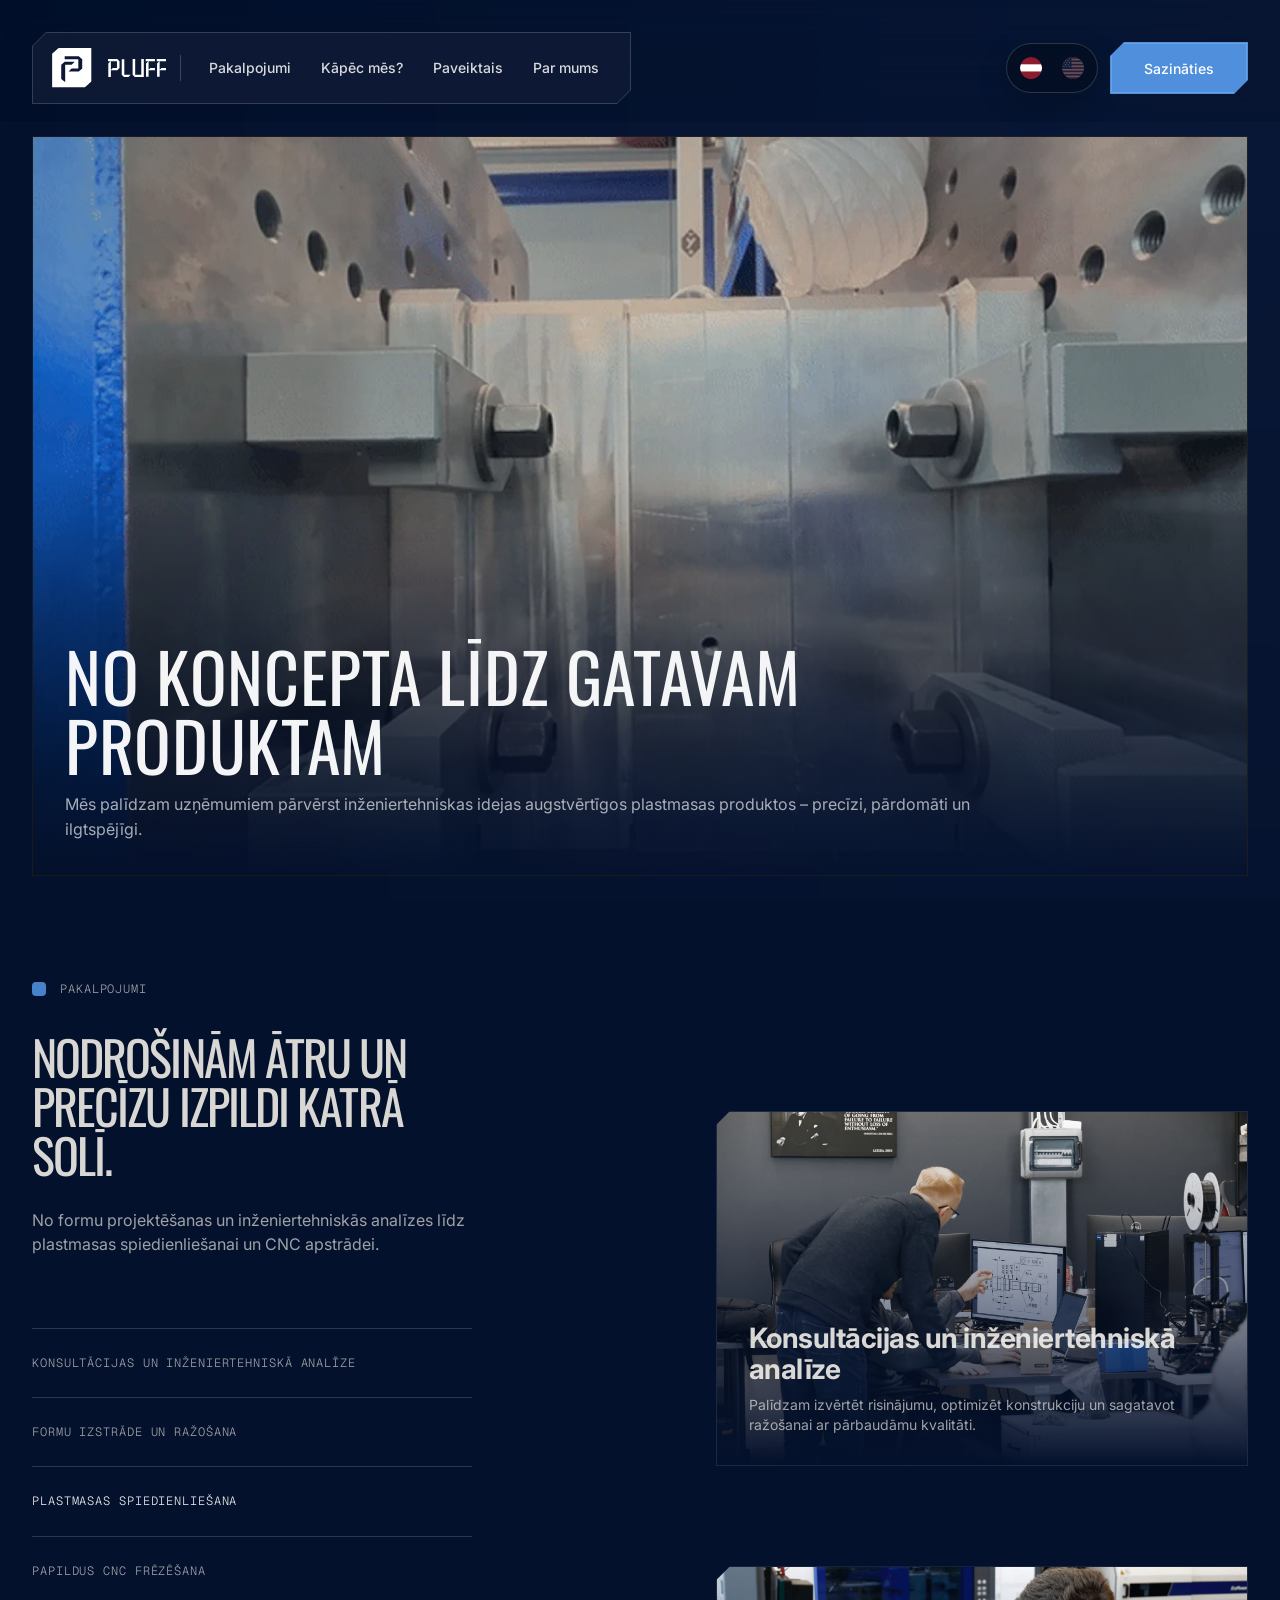
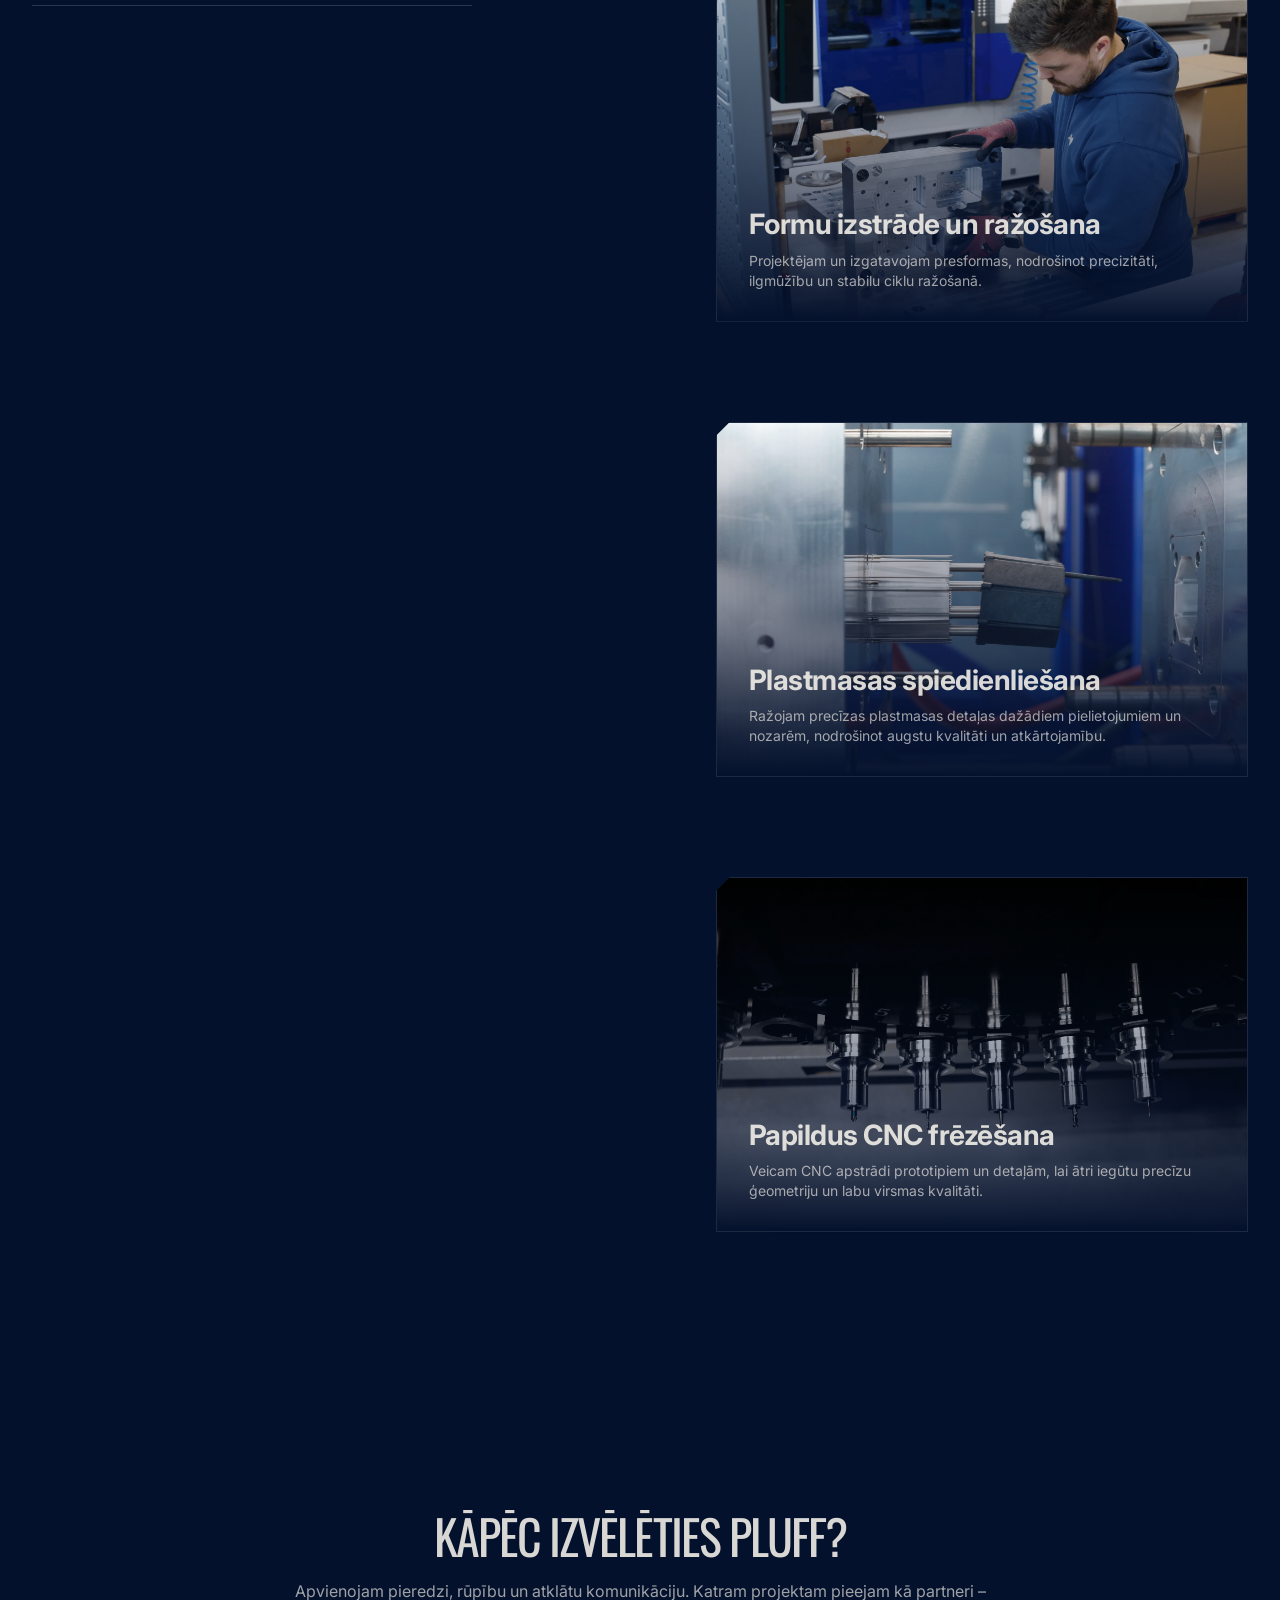
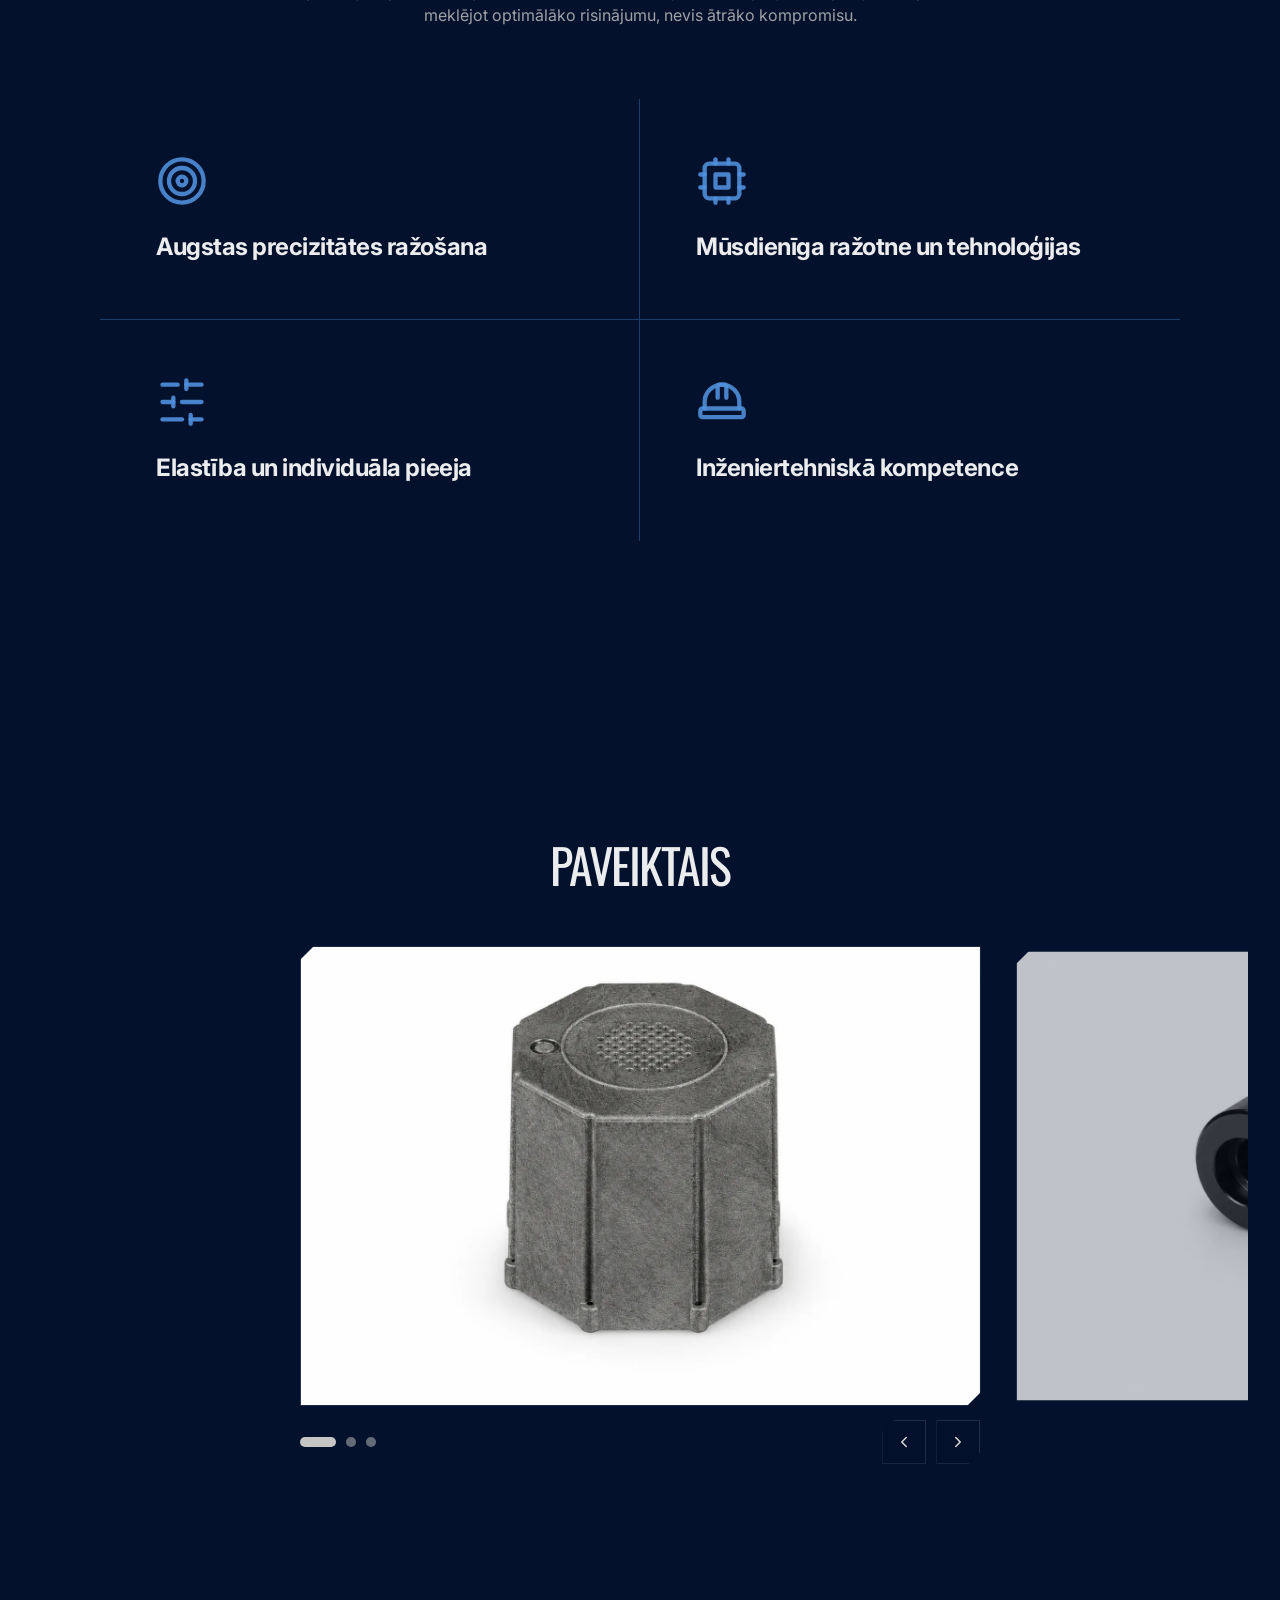
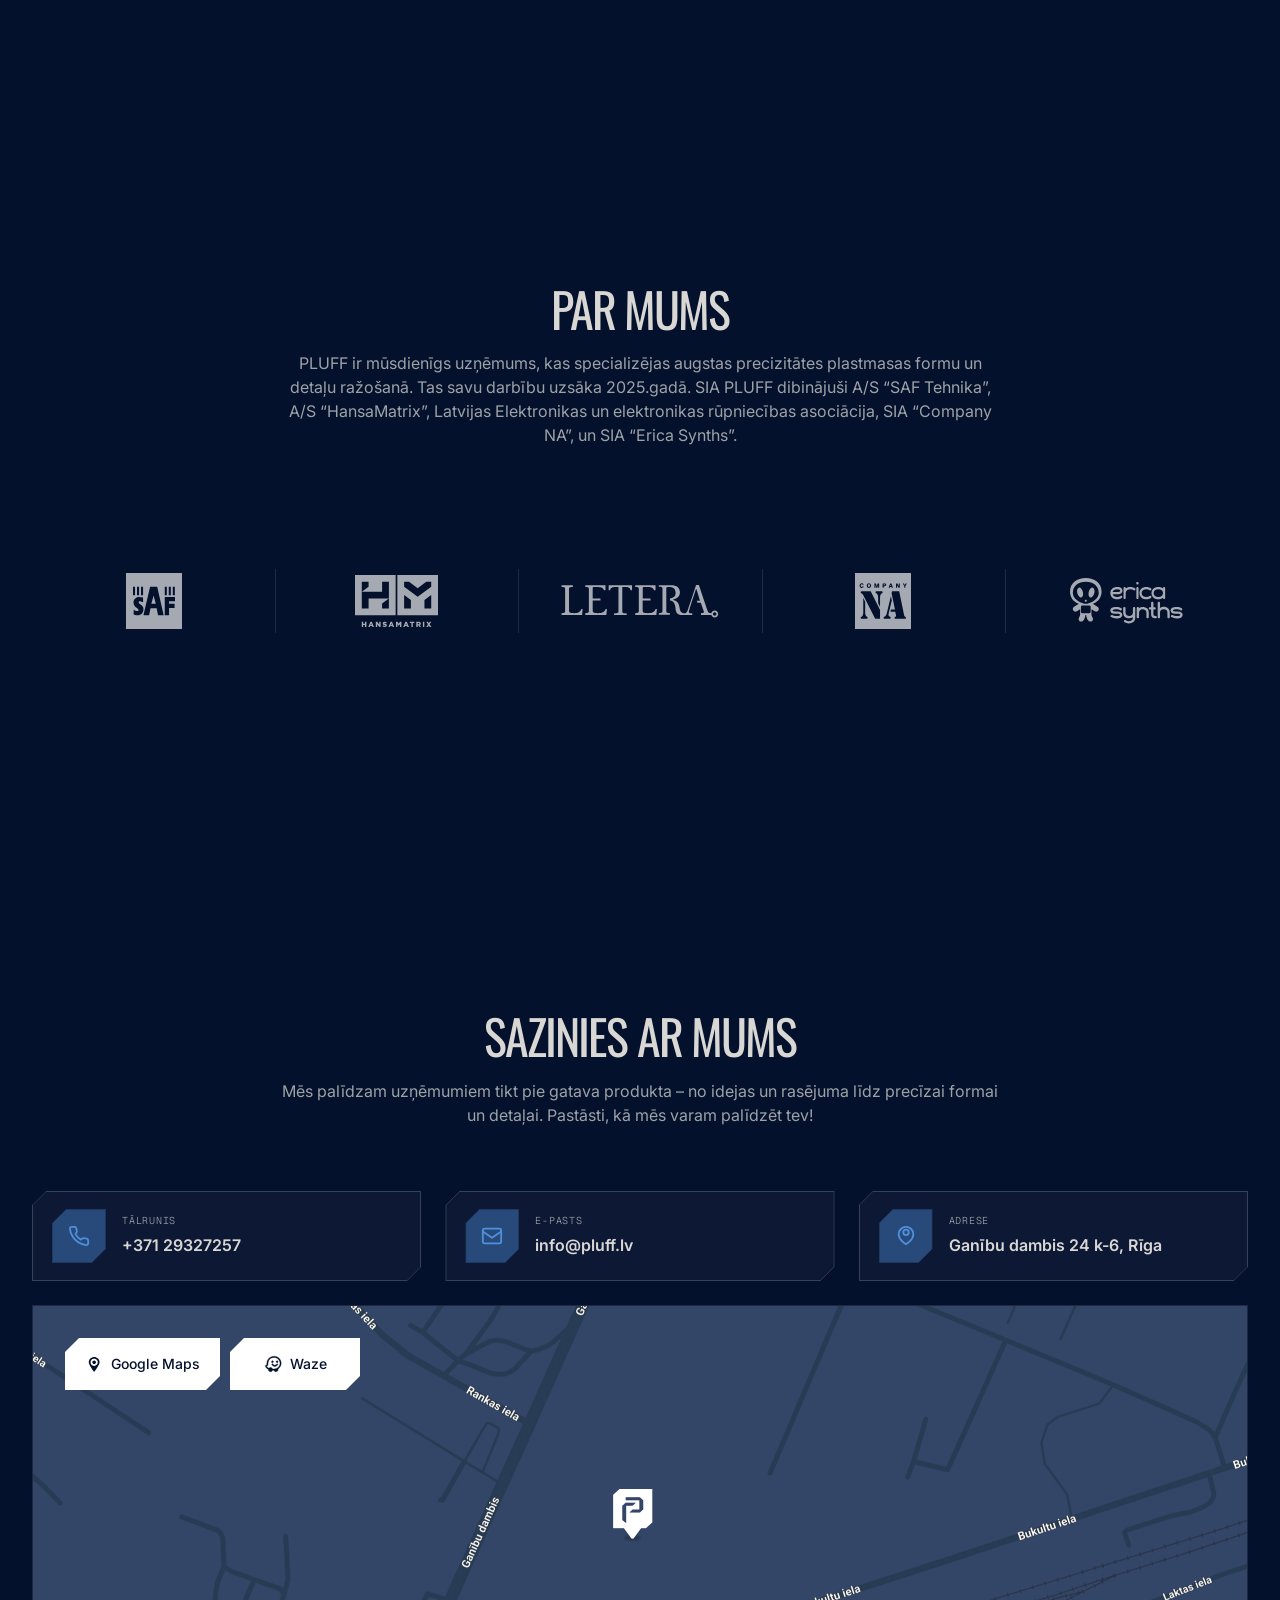
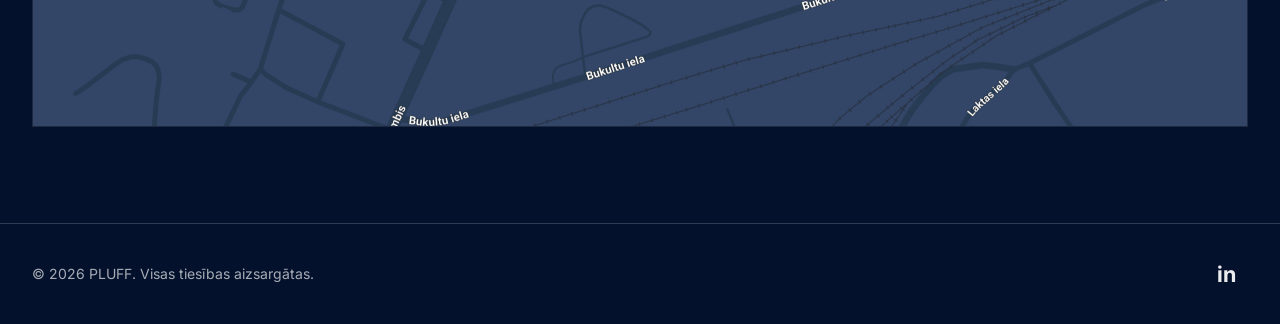
==== index.html @ fbc35267 "Add files via upload" ====
<!DOCTYPE html>

<html lang="lv">
<head>
<meta charset="utf-8"/>
<meta content="width=device-width, initial-scale=1" name="viewport"/>
<script>document.documentElement.className+=' js';</script>
<style>
html,body{background:#04112C}
#pluff-loader{position:fixed;inset:0;z-index:9999;background:#04112C;display:flex;align-items:center;justify-content:center;transition:opacity .45s ease}
#pluff-loader.out{opacity:0;pointer-events:none}
#pluff-loader svg{width:64px;height:64px;animation:pluff-pulse 1.6s ease-in-out infinite}
@keyframes pluff-pulse{0%,100%{opacity:.9;transform:scale(1)}50%{opacity:.3;transform:scale(.88)}}
</style>
<title>Pluff — Landing</title>
<meta content="PLUFF palīdz uzņēmumiem pārvērst inženiertehniskas idejas augstvērtīgos plastmasas produktos — no analīzes un presformām līdz spiedienliešanai un CNC apstrādei." name="description"/>
<link rel="alternate" hreflang="lv" href="/"/>
<link rel="alternate" hreflang="en" href="/en/"/>

<!-- Open Graph / Social -->
<meta content="website" property="og:type"/>
<meta content="PLUFF" property="og:title"/>
<meta content="No idejas un rasējuma līdz precīzai formai un detaļai — konsultācijas, presformas, spiedienliešana un CNC." property="og:description"/>
<meta content="https://viktorsp-88.github.io/Pluff/images/og/og-image.png" property="og:image"/>
<meta content="PLUFF — augstas precizitātes ražošana" property="og:image:alt"/>
<meta content="https://viktorsp-88.github.io/Pluff/" property="og:url"/>
<meta content="summary_large_image" name="twitter:card"/>
<link href="https://fonts.googleapis.com" rel="preconnect"/>
<link crossorigin="" href="https://fonts.gstatic.com" rel="preconnect"/>
<link href="https://fonts.googleapis.com/css2?family=Inter:wght@300;400;500;600&amp;family=Oswald:wght@400&amp;family=Geist+Mono:wght@300&amp;display=swap" rel="stylesheet"/>
<link rel="icon" type="image/svg+xml" href="images/logo/favicon.svg">
<link rel="icon" type="image/x-icon" href="images/logo/favicon.ico">
<link rel="apple-touch-icon" href="images/logo/favicon-256.png">
<link href="styles.css?v=5" rel="stylesheet">
</link></head>
<body>
<div id="pluff-loader" aria-hidden="true">
<svg viewBox="0 0 40 40" fill="none" xmlns="http://www.w3.org/2000/svg">
<path d="M6.52682 0L0.138672 5.79951V39.2H32.9203C35.4152 36.9337 36.8136 35.6668 39.3085 33.4005V0H6.52682ZM12.6502 33.7935L9.23075 31.0464V16.8131L12.678 13.7106L22.4809 13.6562V14.0827L19.5912 16.7546L13.1566 16.809L13.2077 33.7894H12.6594L12.6502 33.7935ZM30.221 20.4885L26.7738 23.5911H16.7432V23.1646L19.633 20.4927H26.2952V11.298H12.6827V8.19541H26.7738L30.221 11.298V20.4927V20.4885Z" fill="white"/>
</svg>
</div>
<script>
(function(){
  var el=document.getElementById('pluff-loader');
  var done=false;

  function hide(){
    if(done)return;done=true;
    el.classList.add('out');
    setTimeout(function(){el.style.display='none'},500);
  }

  function watchHero(){
    var img=document.querySelector('picture img');
    if(!img){setTimeout(hide,800);return;}
    if(img.complete&&img.naturalWidth>0){setTimeout(hide,150);}
    else{
      img.addEventListener('load',function(){setTimeout(hide,150)});
      img.addEventListener('error',function(){setTimeout(hide,150)});
      // Hard cap: the loader is cosmetic — on slow mobile connections the
      // hero image can take seconds, and users saw a scrollable blank blue
      // overlay. Never hold the page hostage for it.
      setTimeout(hide,1500);
    }
  }
  if(document.readyState==='loading'){
    document.addEventListener('DOMContentLoaded',watchHero);
  } else {
    watchHero();
  }
})();
</script>
<script>
/* Diagnostic overlay — only with ?debug in the URL. Shows which version the
   device actually received and live loader/section state. */
(function(){
  if(!/[?&]debug/.test(location.search))return;
  var box=document.createElement('div');
  box.style.cssText='position:fixed;bottom:8px;left:8px;z-index:99999;background:rgba(0,0,0,.85);color:#4ade80;font:11px/1.5 monospace;padding:6px 9px;max-width:75vw;pointer-events:none;white-space:pre;border-radius:4px';
  var t0=performance.now();
  function tick(){
    var l=document.getElementById('pluff-loader');
    var lst=l?getComputedStyle(l).display+'/'+(+getComputedStyle(l).opacity).toFixed(2):'-';
    var hid=0;document.querySelectorAll('.sr').forEach(function(e){if(getComputedStyle(e).opacity!=='1')hid++});
    var img=document.querySelector('picture img');
    box.textContent='PLUFF v3  t='+((performance.now()-t0)/1000).toFixed(1)+'s'
      +'\nloader: '+lst
      +'\nsr hidden: '+hid
      +'\nhero img: '+(img?(img.complete?'loaded':'loading...'):'-')
      +'\nvw: '+innerWidth;
  }
  function mount(){document.body.appendChild(box);tick();setInterval(tick,250);}
  if(document.readyState==='loading'){document.addEventListener('DOMContentLoaded',mount);}else{mount();}
})();
</script>
<div id="top" style="position:absolute;top:0;left:0;width:1px;height:1px;"></div>
<div aria-hidden="true" class="topbar-glow-clip"><div class="topbar-glow"></div></div>
<header class="topbar" role="banner">
<div class="wrap topbar__inner">
<div aria-label="Galvenā navigācija" class="navbox" role="navigation">
<div class="navbox__content">
<a aria-label="Sākums" class="brand" href="#top">
<span aria-hidden="true" class="brand__mark">
<img alt="" src="images/logo/logo-symbol.svg"/>
</span>
<span aria-hidden="true" class="brand__word">
<img alt="PLUFF" src="images/logo/logo-wordmark.svg"/>
</span>
<span aria-hidden="true" class="brand__sep"></span>
</a>
<nav aria-label="Sadaļas" class="nav">
<a class="nav__link" href="#services">Pakalpojumi</a>
<a class="nav__link" href="#kapec-mes">Kāpēc mēs?</a>
<a class="nav__link" href="#paveiktais">Paveiktais</a>
<a class="nav__link" href="#par-mums">Par mums</a>
</nav>
<button aria-controls="mobileMenu" aria-expanded="false" aria-label="Atvērt izvēlni" class="burger" type="button">
<svg aria-hidden="true" class="burger__svg burger__svg--menu" fill="none" height="22" viewbox="0 0 24 24" width="22" xmlns="http://www.w3.org/2000/svg">
<path d="M4 6h16M4 12h16M4 18h16" stroke="currentColor" stroke-linecap="round" stroke-linejoin="round" stroke-width="2"></path>
</svg>
<svg aria-hidden="true" class="burger__svg burger__svg--close" fill="none" height="22" viewbox="0 0 24 24" width="22" xmlns="http://www.w3.org/2000/svg">
<path d="M18 6 6 18M6 6l12 12" stroke="currentColor" stroke-linecap="round" stroke-linejoin="round" stroke-width="2"></path>
</svg>
</button>
</div>
</div>
<div class="mobilemenu" hidden="" id="mobileMenu">
<div aria-label="Mobilā izvēlne" class="mobilemenu__panel" role="dialog">
<div class="mobilemenu__links">
<a class="mobilemenu__link" href="#services">Pakalpojumi</a>
<a class="mobilemenu__link" href="#kapec-mes">Kāpēc mēs?</a>
<a class="mobilemenu__link" href="#paveiktais">Paveiktais</a>
<a class="mobilemenu__link" href="#par-mums">Par mums</a>
</div>
<div class="mobilemenu__cta"><a class="cta" href="#sazinaties">Sazināties</a></div>
<div class="lang-switch lang-switch--mobile" aria-label="Valodas izvēle">
  <a class="lang-switch__btn is-active" href="index.html" lang="lv" aria-label="Latviešu" data-tooltip="Latviešu">
    <img class="lang-switch__flag" src="images/flags/lv.svg" alt="LV">
  </a>
  <a class="lang-switch__btn" href="en/index.html" lang="en" aria-label="English" data-tooltip="English">
    <img class="lang-switch__flag" src="images/flags/en.svg?v=2" alt="EN">
  </a>
</div>
</div>
</div>
<div class="topbar-actions">
<div class="lang-switch lang-switch--desktop" aria-label="Valodas izvēle">
  <a class="lang-switch__btn is-active" href="index.html" lang="lv" aria-label="Latviešu" data-tooltip="Latviešu">
    <img class="lang-switch__flag" src="images/flags/lv.svg" alt="LV">
  </a>
  <a class="lang-switch__btn" href="en/index.html" lang="en" aria-label="English" data-tooltip="English">
    <img class="lang-switch__flag" src="images/flags/en.svg?v=2" alt="EN">
  </a>
</div>
<a class="cta" href="#sazinaties">Sazināties</a>
</div>
</div>
<!-- Progressive blur ONLY — immediately under nav + button -->
<div aria-hidden="true" class="nav-progressive-blur"><i></i></div>
</header>
<main>
<section aria-label="Hero" class="hero" id="hero">
<div class="wrap hero__frame">
<div class="hero__media-wrap">
<div aria-hidden="true" class="hero__overlay"></div>
<picture class="hero__img">
<source srcset="images/hero/hero-bg.webp" type="image/webp"/>
<source srcset="images/hero/hero-bg.png" type="image/png"/>
<img alt="" decoding="async" loading="eager" fetchpriority="high" src="images/hero/hero-bg.png"/>
</picture>
<video class="hero__video" autoplay muted loop playsinline preload="metadata">
  <source src="images/hero/PLUFF_hero_1.mp4" type="video/mp4">
</video>
<!-- Hero text is part of the hero media frame (image + overlays). Padding is measured from this frame. -->
<div class="hero__content">
<h1 class="hero__title">NO KONCEPTA LĪDZ GATAVAM PRODUKTAM</h1>
<p class="hero__lead">
            Mēs palīdzam uzņēmumiem pārvērst inženiertehniskas idejas augstvērtīgos plastmasas produktos –
            precīzi, pārdomāti un ilgtspējīgi.
          </p>
</div>
</div>
</div>
</section><section aria-label="Pakalpojumi" class="services sr" id="services">
<div class="wrap services__wrap">
<div class="services__grid">
<div class="services__left">
<div class="services__kicker">
<span aria-hidden="true" class="services__dot"></span>
<span class="services__kicker-text t-note">Pakalpojumi</span>
</div>
<h2 class="services__title">Nodrošinām ātru un precīzu izpildi katrā solī.</h2>
<p class="services__lead">
          No formu projektēšanas un inženiertehniskās analīzes līdz plastmasas spiedienliešanai un CNC apstrādei.
        </p>
<ul class="services__list" role="list">
<li class="services__item active" data-target="service-1">
<button class="services__btn t-note" type="button">Konsultācijas un inženiertehniskā analīze</button>
</li>
<li class="services__item" data-target="service-2">
<button class="services__btn t-note" type="button">Formu izstrāde un ražošana</button>
</li>
<li class="services__item" data-target="service-3">
<button class="services__btn t-note" type="button">Plastmasas spiedienliešana</button>
</li>
<li class="services__item" data-target="service-4">
<button class="services__btn t-note" type="button">Papildus CNC frēzēšana</button>
</li>
</ul>
</div>
<div aria-label="Pakalpojumu attēli" class="services__right">
<article class="service-block" id="service-1"><div class="service-card"><div class="service-card__media" data-alt="Konsultācijas un inženiertehniskā analīze" data-base="service-1"></div><div aria-hidden="true" class="service-card__overlay"></div><div class="service-card__content"><h3 class="service-card__title">Konsultācijas un inženiertehniskā analīze</h3><p class="service-card__text">Palīdzam izvērtēt risinājumu, optimizēt konstrukciju un sagatavot ražošanai ar pārbaudāmu kvalitāti.</p></div></div></article>
<article class="service-block" id="service-2"><div class="service-card"><div class="service-card__media" data-alt="Formu izstrāde un ražošana" data-base="service-2"></div><div aria-hidden="true" class="service-card__overlay"></div><div class="service-card__content"><h3 class="service-card__title">Formu izstrāde un ražošana</h3><p class="service-card__text">Projektējam un izgatavojam presformas, nodrošinot precizitāti, ilgmūžību un stabilu ciklu ražošanā.</p></div></div></article>
<article class="service-block" id="service-3"><div class="service-card"><div class="service-card__media" data-alt="Plastmasas spiedienliešana" data-base="service-3"></div><div aria-hidden="true" class="service-card__overlay"></div><div class="service-card__content"><h3 class="service-card__title">Plastmasas spiedienliešana</h3><p class="service-card__text">Ražojam precīzas plastmasas detaļas dažādiem pielietojumiem un nozarēm, nodrošinot augstu kvalitāti un atkārtojamību.</p></div></div></article>
<article class="service-block" id="service-4"><div class="service-card"><div class="service-card__media" data-alt="Papildus CNC frēzēšana" data-base="service-4"></div><div aria-hidden="true" class="service-card__overlay"></div><div class="service-card__content"><h3 class="service-card__title">Papildus CNC frēzēšana</h3><p class="service-card__text">Veicam CNC apstrādi prototipiem un detaļām, lai ātri iegūtu precīzu ģeometriju un labu virsmas kvalitāti.</p></div></div></article>
</div>
</div>
</div>
</section><section aria-label="Kāpēc izvēlēties mūs" class="whyus sr" id="kapec-mes"><div class="wrap whyus__wrap"><div class="whyus__head"><h2 class="whyus__title">Kāpēc izvēlēties PLUFF?</h2><p class="whyus__lead">Apvienojam pieredzi, rūpību un atklātu komunikāciju. Katram projektam pieejam kā partneri – meklējot optimālāko risinājumu, nevis ātrāko kompromisu.</p></div><div class="whyus__grid" role="list"><article class="whyus-item" role="listitem"><svg aria-hidden="true" class="whyus-item__icon" focusable="false" height="52" viewbox="0 0 24 24" width="52">
<g stroke="rgb(var(--c-accent) / 0.9)" stroke-linecap="round" stroke-linejoin="round" stroke-width="2" fill="none">
<circle cx="12" cy="12" r="10"/><circle cx="12" cy="12" r="6"/><circle cx="12" cy="12" r="2"/>
</g>
</svg><h3 class="whyus-item__title">Augstas precizitātes ražošana</h3></article><article class="whyus-item" role="listitem"><svg aria-hidden="true" class="whyus-item__icon" focusable="false" height="52" viewbox="0 0 24 24" width="52">
<g stroke="rgb(var(--c-accent) / 0.9)" stroke-linecap="round" stroke-linejoin="round" stroke-width="2" fill="none">
<rect x="4" y="4" width="16" height="16" rx="2"/><rect x="9" y="9" width="6" height="6"/><path d="M15 2v2"/><path d="M15 20v2"/><path d="M2 15h2"/><path d="M2 9h2"/><path d="M20 15h2"/><path d="M20 9h2"/><path d="M9 2v2"/><path d="M9 20v2"/>
</g>
</svg><h3 class="whyus-item__title">Mūsdienīga ražotne un tehnoloģijas</h3></article><article class="whyus-item" role="listitem"><svg aria-hidden="true" class="whyus-item__icon" focusable="false" height="52" viewbox="0 0 24 24" width="52">
<g stroke="rgb(var(--c-accent) / 0.9)" stroke-linecap="round" stroke-linejoin="round" stroke-width="2" fill="none">
<line x1="21" x2="14" y1="4" y2="4"/><line x1="10" x2="3" y1="4" y2="4"/><line x1="21" x2="12" y1="12" y2="12"/><line x1="8" x2="3" y1="12" y2="12"/><line x1="21" x2="16" y1="20" y2="20"/><line x1="12" x2="3" y1="20" y2="20"/><line x1="14" x2="14" y1="2" y2="6"/><line x1="8" x2="8" y1="10" y2="14"/><line x1="16" x2="16" y1="18" y2="22"/>
</g>
</svg><h3 class="whyus-item__title">Elastība un individuāla pieeja</h3></article><article class="whyus-item" role="listitem"><svg aria-hidden="true" class="whyus-item__icon" focusable="false" height="52" viewbox="0 0 24 24" width="52">
<g stroke="rgb(var(--c-accent) / 0.9)" stroke-linecap="round" stroke-linejoin="round" stroke-width="2" fill="none">
<path d="M2 18a1 1 0 0 0 1 1h18a1 1 0 0 0 1-1v-2a1 1 0 0 0-1-1H3a1 1 0 0 0-1 1v2z"/><path d="M10 10V5a1 1 0 0 1 1-1h2a1 1 0 0 1 1 1v5"/><path d="M4 15v-3a8 8 0 0 1 16 0v3"/>
</g>
</svg><h3 class="whyus-item__title">Inženiertehniskā kompetence</h3></article></div></div></section><section class="section section--paveiktais sr" id="paveiktais"><div class="wrap paveiktais__wrap"><div class="paveiktais__head paveiktais__head--center"><h2 class="paveiktais__title">Paveiktais</h2><p class="paveiktais__lead"></p></div><div class="paveiktais-carousel" data-carousel="paveiktais" data-gallery-base="images/gallery/" data-gallery-label-prefix="Attēls">
<div class="paveiktais-carousel__viewport">
<div class="paveiktais-carousel__track"></div>
</div>
<div class="paveiktais-carousel__hud-wrap">
<div class="paveiktais-carousel__hud">
<div aria-label="Galerijas lapotājs" class="paveiktais-carousel__dots" role="tablist">
</div>
<div class="paveiktais-carousel__arrows">
<button aria-label="Iepriekšējais" class="paveiktais-carousel__btn paveiktais-carousel__btn--prev" type="button">
<svg fill="none" height="18" viewbox="0 0 24 24" width="18" xmlns="http://www.w3.org/2000/svg"><path d="M15 18l-6-6 6-6" stroke="currentColor" stroke-linecap="round" stroke-linejoin="round" stroke-width="2"></path></svg>
</button>
<button aria-label="Nākamais" class="paveiktais-carousel__btn paveiktais-carousel__btn--next" type="button">
<svg fill="none" height="18" viewbox="0 0 24 24" width="18" xmlns="http://www.w3.org/2000/svg"><path d="M9 6l6 6-6 6" stroke="currentColor" stroke-linecap="round" stroke-linejoin="round" stroke-width="2"></path></svg>
</button>
</div>
</div>
</div>
</div></div></section><section class="about sr" id="par-mums"><div class="wrap about__wrap"><div class="about__head"><h2 class="about__title">Par mums</h2><p class="about__lead">PLUFF ir mūsdienīgs uzņēmums, kas specializējas augstas precizitātes plastmasas formu un detaļu ražošanā. Tas savu darbību uzsāka 2025.gadā. SIA PLUFF dibinājuši A/S “SAF Tehnika”, A/S “HansaMatrix”, Latvijas Elektronikas un elektronikas rūpniecības asociācija, SIA “Company NA”, un SIA “Erica Synths”.</p></div><div class="about__grid"><div class="about__col"></div></div><div aria-label="Partneri" class="about-logos">
<a aria-label="SAF Tehnika" class="about-logo partner about-logo--saf" href="https://saftehnika.com" rel="noopener noreferrer" target="_blank">
<img alt="SAF Tehnika logo" class="partner__img" decoding="async" loading="lazy" src="images/partners/saf-logo.svg"/>
</a>
<a aria-label="Hansa Matrix" class="about-logo partner about-logo--hansa" href="https://hansamatrix.com/" rel="noopener noreferrer" target="_blank">
<img alt="Hansa Matrix logo" class="partner__img" decoding="async" loading="lazy" src="images/partners/HansaMatrix-logo.svg"/>
</a>
<a aria-label="Letera" class="about-logo partner about-logo--letera" href="https://www.letera.lv/" rel="noopener noreferrer" target="_blank">
<img alt="Letera logo" class="partner__img" decoding="async" loading="lazy" src="images/partners/Letera-logo.svg"/>
</a>
<a aria-label="NA Company" class="about-logo partner about-logo--na" href="https://na.lv/" rel="noopener noreferrer" target="_blank">
<img alt="NA Company logo" class="partner__img" decoding="async" loading="lazy" src="images/partners/NA-Sound-Light-logo.svg"/>
</a>
<a aria-label="Erica Synths" class="about-logo partner about-logo--erica" href="https://www.ericasynths.lv/" rel="noopener noreferrer" target="_blank">
<img alt="Erica Synths logo" class="partner__img" decoding="async" loading="lazy" src="images/partners/erica-synths-logo.svg"/>
</a>
</div></div></section><section class="contact sr" id="sazinaties"><div class="wrap contact__wrap"><div class="contact__head contact__head--center"><h2 class="contact__title">Sazinies ar mums</h2><p class="contact__lead">Mēs palīdzam uzņēmumiem tikt pie gatava produkta – no idejas un rasējuma līdz precīzai formai un detaļai. Pastāsti, kā mēs varam palīdzēt tev!</p></div><div class="contact-box"><div class="contact-cards"><a class="contact-card" href="tel:+37129327257"><span aria-hidden="true" class="contact-card__badge"><svg fill="none" viewbox="0 0 24 24" xmlns="http://www.w3.org/2000/svg"><path d="M22 16.92v3a2 2 0 0 1-2.18 2 19.8 19.8 0 0 1-8.63-3.07 19.5 19.5 0 0 1-6-6A19.8 19.8 0 0 1 2.08 4.18 2 2 0 0 1 4.06 2h3a2 2 0 0 1 2 1.72c.12.86.3 1.7.54 2.5a2 2 0 0 1-.45 2.11L8.09 9.91a16 16 0 0 0 6 6l1.58-1.06a2 2 0 0 1 2.11-.45c.8.24 1.64.42 2.5.54A2 2 0 0 1 22 16.92Z" stroke="currentColor" stroke-linecap="round" stroke-linejoin="round" stroke-width="2"></path></svg></span><span class="contact-card__text"><span class="contact-card__label">TĀLRUNIS</span><span class="contact-card__value">+371 29327257</span></span></a><a class="contact-card" href="mailto:info@pluff.lv"><span aria-hidden="true" class="contact-card__badge"><svg fill="none" viewbox="0 0 24 24" xmlns="http://www.w3.org/2000/svg"><rect height="16" rx="2" ry="2" stroke="currentColor" stroke-width="2" width="20" x="2" y="4"></rect><path d="m22 7-10 7L2 7" stroke="currentColor" stroke-linecap="round" stroke-linejoin="round" stroke-width="2"></path></svg></span><span class="contact-card__text"><span class="contact-card__label">E-PASTS</span><span class="contact-card__value">info@pluff.lv</span></span></a><a class="contact-card" href="https://www.google.com/maps/search/?api=1&amp;query=Gan%C4%ABbu+dambis+24+k-6%2C+R%C4%ABga" rel="noopener noreferrer" target="_blank"><span aria-hidden="true" class="contact-card__badge"><svg fill="none" viewbox="0 0 24 24" xmlns="http://www.w3.org/2000/svg"><path d="M12 21s8-4.5 8-11a8 8 0 1 0-16 0c0 6.5 8 11 8 11Z" stroke="currentColor" stroke-linecap="round" stroke-linejoin="round" stroke-width="2"></path><path d="M12 11a3 3 0 1 0 0-6 3 3 0 0 0 0 6Z" stroke="currentColor" stroke-linecap="round" stroke-linejoin="round" stroke-width="2"></path></svg></span><span class="contact-card__text"><span class="contact-card__label">ADRESE</span><span class="contact-card__value">Ganību dambis 24 k-6, Rīga</span></span></a></div></div>
<div class="contact-map">
  <a class="contact-map__static"
     href="https://www.google.com/maps/search/?api=1&query=Gan%C4%ABbu+dambis+24+k-6%2C+R%C4%ABga"
     target="_blank"
     rel="noopener noreferrer"
     aria-label="Open Google Maps">
    <img class="contact-map__img"
         src="images/map/map-screenshot.jpg"
         alt="PLUFF location map">
  </a>
  <div class="contact-map__nav">
    <a class="cta cta--light contact-map__btn" href="https://www.google.com/maps/search/?api=1&query=Gan%C4%ABbu+dambis+24+k-6%2C+R%C4%ABga" target="_blank" rel="noopener noreferrer">
      <svg class="contact-map__btn-icon" viewBox="0 0 24 24" fill="none" aria-hidden="true" width="18" height="18"><path d="M12.2148 2.5C14.1282 2.50008 15.9634 3.26032 17.3164 4.61328C18.6693 5.96627 19.4297 7.80149 19.4297 9.71484C19.4295 12.8295 15.0218 19.0092 13.0967 21.5605C12.9937 21.697 12.8601 21.8075 12.707 21.8838C12.5541 21.9599 12.3857 22 12.2148 22C12.0438 22 11.8748 21.9601 11.7217 21.8838C11.5687 21.8075 11.435 21.697 11.332 21.5605C9.40687 19.0091 5.00017 12.8295 5 9.71484C5.00003 7.80141 5.76028 5.96629 7.11328 4.61328C8.46629 3.26028 10.3014 2.50003 12.2148 2.5ZM14.0518 5.2793C13.1746 4.91598 12.2095 4.82069 11.2783 5.00586C10.347 5.19111 9.49078 5.64789 8.81934 6.31934C8.14789 6.99078 7.69111 7.84699 7.50586 8.77832C7.32069 9.70953 7.41598 10.6746 7.7793 11.5518C8.14266 12.429 8.75739 13.1795 9.54688 13.707C10.3364 14.2346 11.2653 14.5156 12.2148 14.5156C13.4881 14.5156 14.709 14.0097 15.6094 13.1094C16.5097 12.209 17.0156 10.9881 17.0156 9.71484C17.0156 8.76527 16.7346 7.83642 16.207 7.04688C15.6795 6.25739 14.929 5.64266 14.0518 5.2793ZM12.2148 7.28906C13.5546 7.28915 14.6406 8.37511 14.6406 9.71484C14.6405 11.0545 13.5545 12.1405 12.2148 12.1406C10.8751 12.1406 9.78915 11.0546 9.78906 9.71484C9.78906 8.37505 10.8751 7.28906 12.2148 7.28906Z" fill="currentColor"/></svg>
      <span class="cta__label">Google Maps</span>
    </a>
    <a class="cta cta--light contact-map__btn" href="https://waze.com/ul?q=Gan%C4%ABbu+dambis+24+k-6%2C+R%C4%ABga&navigate=yes" target="_blank" rel="noopener noreferrer">
      <svg class="contact-map__btn-icon" viewBox="0 0 24 24" fill="none" aria-hidden="true" width="18" height="18"><path d="M13.3691 1.75L13.8398 1.7627C16.0307 1.87386 18.1206 2.7119 19.7529 4.13379L20.0957 4.44727V4.44824C21.8927 6.19051 22.8817 8.51107 22.8818 10.9814L22.8721 11.4414C22.7607 13.7374 21.7643 15.9112 20.0645 17.5312L20.0635 17.5332C19.6132 17.9563 19.1228 18.34 18.6133 18.6748C19.0408 20.027 18.363 21.6038 16.876 22.0869L16.875 22.0859C15.1933 22.6431 13.5925 21.7083 13.1865 20.2578H11.4219C11.0852 21.4096 10.009 22.2441 8.70605 22.2441C7.86986 22.2441 7.07121 21.8865 6.53418 21.2617V21.2607C6.03227 20.6843 5.80332 19.9374 5.8877 19.1953C5.03525 18.7667 4.2359 18.2196 3.55176 17.5352V17.5342C3.02831 17.0262 2.57227 16.452 2.25098 15.9121C1.94056 15.3905 1.73165 14.859 1.75293 14.4395H1.75195C1.75195 14.0159 2.12081 13.7815 2.45312 13.7529H2.45996L2.63281 13.7354C3.0217 13.6801 3.30412 13.5253 3.49414 13.3281C3.71223 13.1017 3.82422 12.8034 3.82422 12.4883V11.0469C3.82433 8.95968 4.52659 6.9383 5.87012 5.29883L6.04785 5.08887C7.90519 2.94962 10.5468 1.75 13.3682 1.75H13.3691ZM13.3604 3.24707C10.8751 3.24713 8.57525 4.3348 7.02441 6.26172L7.02344 6.2627C5.93449 7.6 5.35254 9.28398 5.35254 10.9893V12.4814C5.35249 13.161 5.09623 13.8425 4.59766 14.3506L4.59863 14.3516C4.29558 14.6644 3.93483 14.9007 3.53125 15.041C3.72778 15.4113 4.08498 15.9138 4.65332 16.4648L4.65625 16.4688C5.1866 17.0022 5.8015 17.4628 6.46484 17.8115C6.98581 17.1589 7.80178 16.7295 8.72852 16.7295C10.0105 16.7295 11.1124 17.5842 11.4453 18.7383H13.3604C15.4885 18.7383 17.5203 17.9184 19.0195 16.4648C20.5259 14.9971 21.3535 13.0529 21.3535 10.9893C21.3535 8.92511 20.5334 6.98085 19.0205 5.51367L18.7305 5.24707C17.2542 3.95485 15.3627 3.24707 13.3604 3.24707ZM17.6699 11.7217C18.2385 11.7218 18.5978 12.2856 18.3701 12.7822L18.3682 12.7861C17.6658 14.2409 16.1667 15.2275 14.4043 15.2275C12.64 15.2275 11.1431 14.2179 10.4414 12.7881L10.4375 12.7803C10.2094 12.2717 10.5913 11.7217 11.1387 11.7217C11.4287 11.7218 11.7112 11.8995 11.8359 12.1523V12.1533C12.2902 13.0806 13.27 13.7304 14.3965 13.7305C15.5399 13.7305 16.5257 13.079 16.9717 12.1543C17.1025 11.8805 17.3543 11.7217 17.6475 11.7217H17.6699ZM11.2959 7.74805C11.9909 7.74805 12.5674 8.29781 12.5674 8.99512C12.5672 9.68616 11.9896 10.2344 11.2959 10.2344C10.6047 10.2343 10.0178 9.68845 10.0176 8.99512C10.0176 8.30513 10.5935 7.74813 11.2959 7.74805ZM17.4893 7.74805C18.1842 7.74805 18.7607 8.29781 18.7607 8.99512C18.7606 9.68616 18.1829 10.2344 17.4893 10.2344C16.7982 10.2342 16.2111 9.68837 16.2109 8.99512C16.2109 8.3052 16.7869 7.74824 17.4893 7.74805Z" fill="currentColor" stroke="currentColor" stroke-width="0.5"/></svg>
      <span class="cta__label">Waze</span>
    </a>
  </div>
</div>
</section>
</main>
<footer class="footer" role="contentinfo">
<div class="wrap footer__wrap">
<p class="footer__copy">© 2026 PLUFF. Visas tiesības aizsargātas.</p>
<a aria-label="PLUFF LinkedIn" class="footer__social" href="https://www.linkedin.com/company/sia-pluff/" rel="noopener noreferrer" target="_blank">
<span aria-hidden="true">in</span>
</a>
</div>
</footer>
<script>
(() => {
  const topbar = document.querySelector('.topbar');
  if (!topbar) return;

  const mqMobile = window.matchMedia('(max-width: 780px)');

  // Lock to prevent "double bounce" during programmatic smooth-scroll.
  // Exposed for other modules: window.__pluffTopbarLock(compact:boolean) / __pluffTopbarUnlock()
  let locked = false;
  let lockedCompact = false;

  window.__pluffTopbarLock = (compact) => {
    locked = true;
    lockedCompact = !!compact;
    topbar.classList.toggle('topbar--compact', lockedCompact);
  };

  window.__pluffTopbarUnlock = () => {
    locked = false;
  };

  const onScroll = () => {
    if (locked) {
      topbar.classList.toggle('topbar--compact', lockedCompact);
      return;
    }
    const y = window.scrollY || 0;
    // Wordmark compact animation should also work on mobile, but without changing nav height.
    topbar.classList.toggle('topbar--compact', y > 8);
  };

  onScroll();
  window.addEventListener('scroll', onScroll, { passive: true });
  mqMobile.addEventListener?.('change', onScroll);
})();
</script>
<script>
(() => {
  const header = document.querySelector('.topbar');
  const brand = document.querySelector('a.brand');
  const navLinks = Array.from(document.querySelectorAll('a.nav__link, a.cta, .mobilemenu a[href^="#"]'));
  const items = Array.from(document.querySelectorAll('.services__item'));
  const blocks = Array.from(document.querySelectorAll('.service-block'));

  // Smooth scrolling for in-page anchors with fixed header offset via scroll-margin-top
  const isHashLink = (a) => a && a.getAttribute('href') && a.getAttribute('href').startsWith('#') && a.getAttribute('href').length > 1;

  
  const closeMobileMenuIfOpen = () => {
    const menu = document.getElementById('mobileMenu');
    const burger = document.querySelector('.burger');
    if (!header || !menu || !burger) return;
    if (!header.classList.contains('is-menu-open')) return;
    // mirror closeMenu() behavior from the mobile-menu module
    menu.hidden = true;
    header.classList.remove('is-menu-open');
    burger.setAttribute('aria-expanded', 'false');
    document.documentElement.style.overflow = '';
    document.documentElement.style.removeProperty('--mobile-nav-h');
  };

const lockTopbar = (compact) => {
    if (typeof window.__pluffTopbarLock === 'function') window.__pluffTopbarLock(!!compact);
  };
  const unlockTopbar = () => {
    if (typeof window.__pluffTopbarUnlock === 'function') window.__pluffTopbarUnlock();
  };

  // Unlock once smooth-scroll settles near the target (prevents compact toggling mid-animation).
  const unlockWhenSettled = (targetY) => {
    let stable = 0;
    const tick = () => {
      const y = window.scrollY || 0;
      if (Math.abs(y - targetY) <= 2) stable += 1;
      else stable = 0;

      if (stable >= 4) {
        unlockTopbar();
        return;
      }
      requestAnimationFrame(tick);
    };
    requestAnimationFrame(tick);
    // hard fallback unlock
    setTimeout(unlockTopbar, 1200);
  };

navLinks.filter(isHashLink).forEach((a) => {
    a.addEventListener('click', (e) => {
      const id = a.getAttribute('href').slice(1);
      const el = document.getElementById(id);
      if (!el) return;
      e.preventDefault();
            closeMobileMenuIfOpen();
      const headerH = header ? header.getBoundingClientRect().height : 0;
      const gap = parseFloat(getComputedStyle(document.documentElement).getPropertyValue('--anchor-nav-gap')) || 32;
      const padTop = parseFloat(getComputedStyle(el).paddingTop) || 0;
      const targetTop = el.getBoundingClientRect().top + window.scrollY + padTop - headerH - gap;
      // wait a frame so layout/overflow updates before scrolling
      requestAnimationFrame(() => {
        window.scrollTo({ top: targetTop, behavior: 'smooth' });
      });});
  });

  // Logo -> top (reset compact state first, then scroll)
  if (brand) {
    brand.addEventListener('click', (e) => {
      const hero = document.getElementById('hero');
      if (!hero) return;
      e.preventDefault();
      lockTopbar(false);
      // ensure layout updates before scrolling
      requestAnimationFrame(() => {
        window.scrollTo({ top: 0, behavior: 'smooth' });
        unlockWhenSettled(0);
      });
    });
  }

  if (!items.length || !blocks.length) return;


// Align the first service card bottom edge with the bottom divider of the left nav list
// (so the right column starts slightly lower on large screens).
const servicesGrid = document.querySelector('.services__grid');
const servicesRight = document.querySelector('.services__right');
const servicesList = document.querySelector('.services__list');

const setServicesRightOffset = () => {
  if (!servicesGrid || !servicesRight || !servicesList) return;

  // Only in 2-column services layout (desktop).
  if (window.matchMedia('(max-width: 1100px)').matches) {
    servicesRight.style.setProperty('--services-right-offset', '0px');
    return;
  }

  const firstBlock = document.getElementById('service-1');
  if (!firstBlock) return;

  const leftCol = servicesGrid.querySelector('.services__left');
  if (!leftCol) return;

  // Center the first card vertically against the left column content.
  // Heights only — positions of the sticky left column change with scroll
  // state and made earlier position-based formulas drift.
  const leftH = leftCol.getBoundingClientRect().height;
  const cardH = firstBlock.getBoundingClientRect().height;
  // -8 compensates the column's 8px base padding so the gaps are symmetric.
  const offset = Math.max(0, Math.round((leftH - cardH) / 2 - 8));
  servicesRight.style.setProperty('--services-right-offset', `${offset}px`);
};

const scheduleServicesAlign = () => {
  requestAnimationFrame(setServicesRightOffset);
  setTimeout(setServicesRightOffset, 150);
  setTimeout(setServicesRightOffset, 600);
};

let _srvT = null;
window.addEventListener('resize', () => {
  clearTimeout(_srvT);
  _srvT = setTimeout(scheduleServicesAlign, 120);
}, { passive: true });

if (document.fonts && document.fonts.ready) {
  document.fonts.ready.then(scheduleServicesAlign).catch(() => {});
}

scheduleServicesAlign();


  // Resolve service media — lazy: only probe when card scrolls into view
  const mediaExts = ['.webp','.png','.jpg','.jpeg','.gif','.svg','.mp4','.webm'];
  const mediaNodes = Array.from(document.querySelectorAll('.service-card__media[data-base]'));

  const tryImage = (url) => new Promise((resolve, reject) => {
    const im = new Image();
    im.onload = () => resolve({ type: 'img', url });
    im.onerror = () => reject(new Error('img fail'));
    im.src = url;
  });

  const tryVideo = (url) => new Promise((resolve, reject) => {
    const v = document.createElement('video');
    v.muted = true;
    v.playsInline = true;
    v.preload = 'metadata';
    v.onloadeddata = () => resolve({ type: 'video', url });
    v.onerror = () => reject(new Error('video fail'));
    v.src = url;
  });

  const resolveMedia = async (baseName) => {
    const dirs = ['images/services'];
    for (const dir of dirs) {
      for (const ext of mediaExts) {
        const url = `${dir}/${baseName}${ext}`;
        if (ext === '.mp4' || ext === '.webm') {
          try { return await tryVideo(url); } catch(e) {}
        } else {
          try { return await tryImage(url); } catch(e) {}
        }
      }
    }
    return null;
  };

  const loadServiceMedia = async (node) => {
    const baseName = node.getAttribute('data-base');
    const alt = node.getAttribute('data-alt') || '';
    const res = await resolveMedia(baseName);
    if (!res) {
      node.classList.add("service-card__media--placeholder");
      node.setAttribute("role","img");
      node.setAttribute("aria-label", alt);
      return;
    }

    if (res.type === 'video') {
      const v = document.createElement('video');
      v.src = res.url;
      v.autoplay = true;
      v.loop = true;
      v.muted = true;
      v.playsInline = true;
      v.setAttribute('aria-label', alt);
      v.className = 'service-card__video';
      node.replaceWith(v);
      scheduleServicesAlign();
    } else {
      const im = document.createElement('img');
      im.src = res.url;
      im.alt = alt;
      im.className = 'service-card__img';
      node.replaceWith(im);
      scheduleServicesAlign();
    }
  };

  // Lazy-load service images with IntersectionObserver (load when ~200px before entering viewport)
  const svcObserver = new IntersectionObserver((entries) => {
    entries.forEach(entry => {
      if (!entry.isIntersecting) return;
      svcObserver.unobserve(entry.target);
      loadServiceMedia(entry.target);
    });
  }, { rootMargin: '200px 0px' });

  mediaNodes.forEach(node => svcObserver.observe(node));


  // click -> scroll to the corresponding block (stable, no extra post-scroll nudge)
  const getServicesOffset = () => {
    const h = header ? header.getBoundingClientRect().height : 0;
    const gap = parseFloat(getComputedStyle(document.documentElement).getPropertyValue('--services-nav-gap')) || 32;
    return h + gap;
  };

  items.forEach((li) => {
    const btn = li.querySelector('.services__btn');
    btn?.addEventListener('click', (e) => {
      e.preventDefault();
      e.stopPropagation();

      const id = li.getAttribute('data-target');
      const el = id ? document.getElementById(id) : null;
      if (!el) return;

      // Land the card vertically centered against the sticky left panel
      // (stuck at getServicesOffset() from the viewport top), instead of at
      // the viewport top — the top-landing read as "jumped to the next one".
      const r = el.getBoundingClientRect();
      const leftPanel = document.querySelector('.services__left');
      const panelH = leftPanel ? leftPanel.getBoundingClientRect().height : 0;
      const top = r.top + window.scrollY + r.height / 2 - (getServicesOffset() + panelH / 2);
      window.scrollTo({ top, behavior: 'smooth' });

      // Prevent focus scroll-jitter on some browsers
      btn.blur();
    });
  });

  // active state by viewport center
  const setActive = (idx) => {
    items.forEach((it) => it.classList.remove('active'));
    if (items[idx]) items[idx].classList.add('active');
  };

  const onScroll = () => {
    const center = window.innerHeight * 0.5;
    let activeIndex = -1;

    blocks.forEach((block, i) => {
      const r = block.getBoundingClientRect();
      if (r.top <= center && r.bottom >= center) activeIndex = i;
    });

    // In the gaps between cards no block contains the viewport center —
    // keep the current selection instead of flashing back to the first item.
    if (activeIndex === -1) return;

    setActive(activeIndex);
  };

  onScroll();
  window.addEventListener('scroll', onScroll, { passive: true });
})();
</script>
<script>
/* PAVEIKTAIS CAROUSEL — dynamic gallery from folder (probe work-N.ext until 404) */
(function(){
  const root = document.querySelector('[data-carousel="paveiktais"]');
  if (!root) return;

  const galleryBase  = root.dataset.galleryBase  || 'images/gallery/';
  const labelPrefix  = root.dataset.galleryLabelPrefix || 'Image';
  const exts = ['.webp', '.png', '.jpg', '.jpeg'];

  const probeImage = (url) => new Promise((res, rej) => {
    const im = new Image();
    im.onload  = () => res(url);
    im.onerror = rej;
    im.src = url;
  });

  // Probe one index: try extensions in order, resolve to url or null.
  const probeIndex = async (i) => {
    for (const ext of exts) {
      try { return await probeImage(`${galleryBase}work-${i}${ext}`); } catch(e) {}
    }
    return null;
  };

  // Probe indexes in parallel batches instead of one-by-one — sequential
  // full-image probing left the carousel blank for many seconds on mobile.
  const discoverImages = async () => {
    const urls = [];
    const BATCH = 12;
    let start = 1;
    while (true) {
      const batch = await Promise.all(
        Array.from({ length: BATCH }, (_, k) => probeIndex(start + k))
      );
      for (const url of batch) {
        if (!url) return urls;
        urls.push(url);
      }
      start += BATCH;
    }
  };

  const buildCarousel = (urls) => {
    const track    = root.querySelector('.paveiktais-carousel__track');
    const dotsWrap = root.querySelector('.paveiktais-carousel__dots');
    const btnPrev  = root.querySelector('.paveiktais-carousel__btn--prev');
    const btnNext  = root.querySelector('.paveiktais-carousel__btn--next');
    const hud      = root.querySelector('.paveiktais-carousel__hud');

    // Build slides
    track.innerHTML = urls.map(url => `
      <div class="paveiktais-carousel__slide">
        <div class="paveiktais-carousel__media">
          <img alt="" decoding="async" loading="lazy" src="${url}"/>
        </div>
      </div>`).join('');

    // Build dots
    dotsWrap.innerHTML = urls.map((_, i) => `
      <button aria-label="${labelPrefix} ${i+1}" class="paveiktais-carousel__dot${i===0?' is-active':''}" data-index="${i}" type="button"></button>`).join('');

    const slides = Array.from(track.querySelectorAll('.paveiktais-carousel__slide'));
    const dots   = Array.from(dotsWrap.querySelectorAll('.paveiktais-carousel__dot'));

    let index = 0;
    const clamp = (n) => (n + slides.length) % slides.length;

    const setActive = (i) => {
      index = clamp(i);
      const slide    = slides[index];
      const viewport = root.querySelector('.paveiktais-carousel__viewport');
      const cs       = window.getComputedStyle(viewport);
      const padL     = parseFloat(cs.paddingLeft)  || 0;
      const padR     = parseFloat(cs.paddingRight) || 0;
      const visibleW = viewport.clientWidth - padL - padR;
      const left     = slide.offsetLeft + (slide.offsetWidth / 2) - visibleW / 2;
      track.style.transform = `translate3d(${-left}px, 0, 0)`;

      dots.forEach((d, di) => d.classList.toggle('is-active', di === index));
      slides.forEach((s, si) => s.classList.toggle('is-active', si === index));

      if (hud) {
        const media = slide.querySelector('.paveiktais-carousel__media');
        if (media) {
          const mr = media.getBoundingClientRect();
          const rr = root.getBoundingClientRect();
          root.style.setProperty('--paveiktais-hud-w', `${Math.round(mr.width)}px`);
          root.style.setProperty('--paveiktais-hud-x', `${Math.round(mr.left - rr.left)}px`);
        }
      }
    };

    // init without animation
    track.classList.add('is-no-anim');
    setActive(0);
    requestAnimationFrame(() => requestAnimationFrame(() => track.classList.remove('is-no-anim')));

    btnPrev && btnPrev.addEventListener('click', () => setActive(index - 1));
    btnNext && btnNext.addEventListener('click', () => setActive(index + 1));
    dots.forEach(d => d.addEventListener('click', () => setActive(parseInt(d.dataset.index, 10))));
    window.addEventListener('resize', () => setActive(index));

    let startX = null;
    root.querySelector('.paveiktais-carousel__viewport').addEventListener('pointerdown', e => { startX = e.clientX; });
    root.querySelector('.paveiktais-carousel__viewport').addEventListener('pointerup',   e => {
      if (startX === null) return;
      const dx = e.clientX - startX;
      startX = null;
      if (Math.abs(dx) < 40) return;
      setActive(dx < 0 ? index + 1 : index - 1);
    });
  };

  // Give the hero a bandwidth head start, but don't wait for the full page
  // load (the hero video alone can hold it back for seconds on mobile) —
  // start probing on window load OR after 1.5s, whichever comes first.
  let discoveryStarted = false;
  const startDiscovery = () => {
    if (discoveryStarted) return;
    discoveryStarted = true;
    discoverImages().then(urls => {
      if (urls.length) buildCarousel(urls);
    });
  };
  if (document.readyState === 'complete') startDiscovery();
  else {
    window.addEventListener('load', startDiscovery, { once: true });
    setTimeout(startDiscovery, 1500);
  }
})();
</script>
<script>
// Mobile menu toggle (<= 780px)
(() => {
  const header = document.querySelector('.topbar');
  const btn = document.querySelector('.burger');
  const menu = document.getElementById('mobileMenu');
  if (!header || !btn || !menu) return;

  const openMenu = () => {
    menu.hidden = false;
    header.classList.add('is-menu-open');
    // store header height so the menu starts right under the nav
    const h = header.getBoundingClientRect().height;
    document.documentElement.style.setProperty('--mobile-nav-h', `${Math.round(h)}px`);
    btn.setAttribute('aria-expanded', 'true');
    // prevent background scroll on mobile
    document.documentElement.style.overflow = 'hidden';
  };

  const closeMenu = () => {
    menu.hidden = true;
    header.classList.remove('is-menu-open');
    btn.setAttribute('aria-expanded', 'false');
    document.documentElement.style.overflow = '';
    document.documentElement.style.removeProperty('--mobile-nav-h');
  };

  const toggle = () => {
    const isOpen = header.classList.contains('is-menu-open');
    isOpen ? closeMenu() : openMenu();
  };

  btn.addEventListener('click', toggle);

  // close on link click
  menu.querySelectorAll('a[href^="#"]').forEach((a) => {
    a.addEventListener('click', () => closeMenu());
  });

  // close on ESC
  window.addEventListener('keydown', (e) => {
    if (e.key === 'Escape' && header.classList.contains('is-menu-open')) closeMenu();
  });

  // close if resized to desktop
  window.addEventListener('resize', () => {
    if (window.matchMedia('(min-width: 781px)').matches) closeMenu();
  });
})();
</script>

<script>
// Hero video: show only after it can play (fallback image stays until then)
(function(){
  var v = document.querySelector('.hero__video');
  if (!v) return;
  v.addEventListener('canplay', function(){ v.classList.add('is-ready'); }, { once: true });
})();
</script>


<script>
/* Section reveal — fail-safe.
   Uses a plain scroll/getBoundingClientRect check (reliable on iOS Safari,
   where IntersectionObserver can silently skip firing during momentum scroll,
   leaving sections stuck at opacity:0 = a blank scrollable page). A hard
   timeout guarantees nothing ever stays hidden even if scroll events don't fire. */
(function(){
  var els = Array.prototype.slice.call(document.querySelectorAll('.sr'));
  if(!els.length) return;

  var revealAll = function(){
    els.forEach(function(el){ el.classList.add('sr--on'); });
    els = [];
  };

  // Mobile, reduced-motion or no requestAnimationFrame: just show everything.
  // (On iOS Safari scroll-driven reveal proved unreliable — see styles.css.)
  if(!window.matchMedia ||
     window.matchMedia('(max-width: 780px)').matches ||
     window.matchMedia('(prefers-reduced-motion: reduce)').matches ||
     !('requestAnimationFrame' in window)){
    revealAll();
    return;
  }

  var ticking = false;
  var check = function(){
    ticking = false;
    var vh = window.innerHeight || document.documentElement.clientHeight;
    for(var i = els.length - 1; i >= 0; i--){
      var r = els[i].getBoundingClientRect();
      // Reveal once the section has entered the viewport (60px early, matching old rootMargin).
      if(r.top < vh - 60 && r.bottom > 0){
        els[i].classList.add('sr--on');
        els.splice(i, 1);
      }
    }
  };
  var onScroll = function(){
    if(!ticking){ ticking = true; requestAnimationFrame(check); }
  };

  window.addEventListener('scroll', onScroll, { passive: true });
  window.addEventListener('resize', onScroll, { passive: true });
  window.addEventListener('load', check);
  check();

  // Absolute safety net: never leave content hidden.
  setTimeout(revealAll, 3000);
})();
</script>
</body>
</html>
---- styles.css ----
:root{
  --paveiktais-media-h: 460px;

  --page-pad: 32px; /* desktop side padding */
  --anchor-nav-gap: 32px; /* distance from nav bottom to section kicker */
  --services-nav-gap: 32px; /* distance from nav bottom to services content */
  
  /* Typography scale (responsive): keep consistent across sections */
  --fs-h2: 48px;      /* Section title (H2) desktop */
  --lh-h2: 1.02;
  /* letter-spacing uses em coefficient (scales with font-size) */
  --ls-h2: -0.04em;

  /* Font tokens */
  --ff-body: "Inter", sans-serif;
  --fw-body: 400;
  --ff-display: "Oswald", sans-serif;
  --fw-display: 400;
  --fw-display-strong: 600;

  --fs-h3: 28px;      /* Heading 3 desktop */
  --lh-h3: 1.12;
  --ls-h3: -0.018em;

  --fs-h3s: 24px;     /* Compact H3 (items) desktop */
  --lh-h3s: 1.18;
  --ls-h3s: -0.02em;

  --fs-note: 12px;    /* Technical note */
  --lh-note: 1.35;
--nav-blur-h: 122px; /* blur height under nav */

  --c-bg: 4 17 44; /* #04112C */
  --op-nav: .80;

  --glow-size: 390px;
  --glow-blur: 600px;
  --glow-x: 1050px;
  --glow-y: -172px;
  --glow-color: 118 152 255; /* #7698FF */
  --glow-alpha: .80;

  --c-bg-top: 4 17 44;        /* #04112C */
  --c-bg-bot: 4 17 44;        /* #04112C */
  --c-text: 255 255 255;
  --c-accent: 79 143 219;      /* #4f8fdb */
  --c-border: 255 255 255;

  /* NAV background (exact spec): #04112C @ 80% */
  --c-nav-fill: var(--c-bg); /* uses global bg */
  --op-nav-fill: .8;

  --op-text: .92;
  --op-muted: .65;
  --op-link: .84;
  --op-border: .18;
  --op-border-strong: .20;     /* softer (was .24) to avoid "white bg" feel */

  /* Progressive blur: spatial steps */
  --nav-blur-start: 34px;
  --nav-blur-mid1: 22px;
  --nav-blur-mid2: 12px;
}

/* Typography bindings (global) */
.services__title,
.whyus__title,
.about__title,
.contact__title,
.paveiktais__title{
  font-family: var(--ff-display);
  font-weight: var(--fw-display);
  text-transform: uppercase;
}


*{ box-sizing:border-box; }
html,body{ height:100%; }
body{
  margin:0;
  font-family: var(--ff-body);
  color: rgb(var(--c-text) / var(--op-text));
  background: linear-gradient(180deg,
    rgb(var(--c-bg-top) / 1),
    rgb(var(--c-bg-bot) / 1)
  );
}

.wrap{
  width: 100%;
  max-width: 1366px; /* keep content readable on large screens */
  margin: 0 auto;
  padding-left: var(--page-pad);
  padding-right: var(--page-pad);
}

/* Responsive page padding */
@media (max-width: 1024px){
  :root{ --page-pad: 24px; --fs-h2: 44px; --fs-h3: 26px; --fs-h3s: 22px; --paveiktais-media-h: 380px; }
}
@media (max-width: 780px){
  /* Mobile: no separator line in brand */
  .brand__sep{ display:none; }

  :root{ --page-pad: 16px; --fs-h2: 36px; --fs-h3: 22px; --fs-h3s: 20px; }
.services__lead,
  .whyus__lead,
  .paveiktais__lead,
  .about__lead,
  .contact__lead{
    font-size: 16px;
    line-height: 26px;
  }

  /* Reduce vertical spacing for single-column mobile layout */
  .services{ padding: 24px 0 40px; }
  .whyus{ padding: 44px 0 48px; }
  .paveiktais,
  .section--paveiktais{ padding: 40px 0 48px; }
  .about, .contact{ padding: 44px 0 48px; }

  .whyus__head{ margin-bottom: 20px; text-align:center; }
  .about__head, .contact__head{ margin-bottom: 20px; text-align:center; }

  /* Services spacing handled via .services__right gap */
  .services__right{ gap: 16px; }
  /* Hero should use available mobile viewport height */
  .hero__media-wrap{ height: calc(100svh - 140px); }

}

@media (max-width: 480px){
  :root{ --page-pad: 16px; }
}

/* ===== Topbar: sticky + background glow (NO blur) ===== */
.topbar{
  position: fixed;
  left: 0;
  right: 0;
  top: 0;
  z-index: 50;
  padding: 32px 0 0;
  background: transparent;
}

/* Header glow/gradient layer (NO blur, NO clipping) */


/* Header glow/gradient layer (NO blur). Height matches blur zone and fades out (no "rect band"). */


/* This creates the dark/top gradient + right glow WITHOUT any blur */


/* ===== Header glow (Figma) =====
   390×390, fill #7698FF @ 80%, layer blur 600, positioned (x=1050, y=-172)
   Wrapper is position:fixed covering viewport with overflow:hidden —
   clips Firefox blur bleed without affecting Chrome/Safari appearance.
*/
.topbar-glow-clip{
  position:fixed;
  inset:0;
  overflow:hidden;
  pointer-events:none;
  z-index:49;
}
.topbar-glow{
  position:absolute;
  width: var(--glow-size);
  height: var(--glow-size);
  left: var(--glow-x);
  top: var(--glow-y);
  background: rgb(var(--glow-color) / var(--glow-alpha));
  filter: blur(var(--glow-blur));
  pointer-events:none;
}

.topbar__inner{
  position:relative;
  z-index:2;
  display:flex;
  align-items:center;
  justify-content:space-between;
  gap:24px;
}

/* Mobile header: keep the same global wrap padding tokens (Desktop 32 / Tablet 24 / Mobile 16)
   so the nav aligns with the rest of the page content. */
@media (max-width: 780px){
  .navbox{ width: 100%; flex: 1; }
  .navbox__content{ width: 100%; justify-content: space-between; }
}

/* ===== Navbox ===== */
.navbox{ position:relative; display:block; }
.navbox::before{
  content:"";
  position:absolute;
  inset:0;
  background: rgb(var(--c-border) / var(--op-border-strong));
  clip-path: polygon(14px 0%,100% 0%,100% calc(100% - 14px),calc(100% - 14px) 100%,0% 100%,0% 14px);
}
.navbox::after{
  content:"";
  position:absolute;
  inset:1px;
  background: rgb(var(--c-bg) / var(--op-nav));
  clip-path: polygon(13px 0%,100% 0%,100% calc(100% - 13px),calc(100% - 13px) 100%,0% 100%,0% 13px);
}
.navbox__content{
  position:relative;
  z-index:2;
  display:flex;
  align-items:center;
  gap: var(--nav-gap);
  padding: 14px 32px 14px 18px;
  transition: gap 260ms ease;
  will-change: gap;
}

/* Brand */
.brand{
  display:flex;
  align-items:center;
  column-gap: var(--brand-gap);
  transition: column-gap 260ms ease;
  text-decoration:none;
  color:inherit;
}
.brand__mark{
  width:44px;
  height:44px;
  display:grid;
  place-items:center;
  background: transparent;
  border:none;
}
.brand__mark img{ width:40px; height:40px; display:block; }
.brand__word img{ height:18px; width:auto; display:block; }
.brand__sep{
  width:1px;
  height:26px;
  background: rgb(var(--c-border) / .20);
  display:block;
  transition: width 260ms ease, margin 260ms ease, opacity 200ms ease;
  will-change: width, margin, opacity;
}


/* Links */
.nav{ display:flex; align-items:center; gap:30px;
  
  margin-left: 0;
  transition: none;
  will-change: margin-left;
}
.nav__link{
  text-decoration:none;
  color: rgb(var(--c-text) / var(--op-link));
  font-family: Inter, sans-serif;
  font-size: 14px;
  font-weight: 500;
  line-height: 1;
  padding: 6px 0;
  white-space:nowrap;
}
.nav__link:hover{ color: rgb(var(--c-text) / .96); }


/* ===== Progressive blur (Figma) =====
   Frame: 1440×122, fill: #3E3E3E @ 1%
   Background blur: Progressive, X 50%→50%, Y 0%→100%, Start 34 → End 0
   Implementation: 3 stacked backdrop-filter layers + masks (no visible tint on solid bg).
*/
.nav-progressive-blur{
  position:absolute;
  left:0;
  right:0;
  top:0;
  height:var(--nav-blur-h);
  pointer-events:none;
  z-index:1;
  background: rgb(62 62 62 / 0.01); /* #3E3E3E @ 1% */
}

.nav-progressive-blur::before{
  content:"";
  position:absolute;
  inset:0;
  backdrop-filter: blur(34px);
  -webkit-backdrop-filter: blur(34px);
  background: transparent;
  -webkit-mask-image: linear-gradient(to bottom,
    rgba(0,0,0,1) 0%,
    rgba(0,0,0,.88) 30%,
    rgba(0,0,0,.35) 60%,
    rgba(0,0,0,0) 100%
  );
  mask-image: linear-gradient(to bottom,
    rgba(0,0,0,1) 0%,
    rgba(0,0,0,.88) 30%,
    rgba(0,0,0,.35) 60%,
    rgba(0,0,0,0) 100%
  );
}

.nav-progressive-blur::after{
  content:"";
  position:absolute;
  inset:0;
  backdrop-filter: blur(16px);
  -webkit-backdrop-filter: blur(16px);
  background: transparent;
  -webkit-mask-image: linear-gradient(to bottom,
    rgba(0,0,0,.80) 0%,
    rgba(0,0,0,.55) 55%,
    rgba(0,0,0,.12) 85%,
    rgba(0,0,0,0) 100%
  );
  mask-image: linear-gradient(to bottom,
    rgba(0,0,0,.80) 0%,
    rgba(0,0,0,.55) 55%,
    rgba(0,0,0,.12) 85%,
    rgba(0,0,0,0) 100%
  );
}

.nav-progressive-blur > i{
  position:absolute;
  inset:0;
  display:block;
  backdrop-filter: blur(6px);
  -webkit-backdrop-filter: blur(6px);
  background: transparent;
  -webkit-mask-image: linear-gradient(to bottom,
    rgba(0,0,0,.40) 0%,
    rgba(0,0,0,.18) 70%,
    rgba(0,0,0,0) 100%
  );
  mask-image: linear-gradient(to bottom,
    rgba(0,0,0,.40) 0%,
    rgba(0,0,0,.18) 70%,
    rgba(0,0,0,0) 100%
  );
}


/* ===== Hero ===== */

/* ===== Hero bottom gradient overlay (Figma spec) ===== */
.hero__media-wrap{
  position: relative;
  height: min(768px, calc(100vh - 160px));
  border: 1px solid rgb(var(--c-border) / .10);
  overflow: hidden;
  background: #000;
}
.hero__overlay{
  position:absolute;
  left:0;
  right:0;
  bottom:0;
  height:360px;
  pointer-events:none;
  background: linear-gradient(
    0deg,
    #04112C 0%,
    rgba(6, 19, 48, 0.43) 50%,
    rgba(10, 10, 11, 0.00) 100%
  );
  z-index: 2; /* above image overlays, below text */
}
/* Ensure hero content stays above overlays */
.hero__content{ z-index: 3; }

.hero{ padding: var(--page-pad) 0; }
.hero__frame{ position:relative; }
.hero__img, .hero__img img{
  position:absolute; inset:0; width:100%; height:100%;
}
.hero__img img{ object-fit: cover; display:block; }
.hero__video{
  position:absolute; inset:0; width:100%; height:100%;
  object-fit: cover; display:block;
  opacity: 0;
  transition: opacity 0.8s ease;
}
.hero__video.is-ready{ opacity: 1; }
.hero__media-wrap::before{
  content:"";
  position:absolute;
  inset:0;
  background: linear-gradient(180deg, rgb(0 0 0 / .18) 0%, rgb(0 0 0 / .10) 45%, rgb(0 0 0 / .62) 100%);
  pointer-events:none;
  z-index: 1; /* above image, below bottom gradient overlay */
}
.hero__content{
  position:absolute;
  inset: 0;
  /* Text is part of the hero media block, so padding is measured from this container,
     using the same 32/24/16 tokens as the rest of the page. */
  padding: 0 var(--page-pad) var(--page-pad) var(--page-pad);
  display:flex;
  flex-direction:column;
  justify-content:flex-end;
  max-width: 980px;
  z-index: 2;
}
.hero__title{
  margin:0 0 12px;
  font-family: Oswald, Inter, system-ui, sans-serif;
  font-weight: 400;
  text-transform: uppercase;
  letter-spacing: 0.01em;
  font-size: clamp(var(--fs-h2, 36px), 6vw, 68px);
  line-height: 1.02;
  color: rgb(var(--c-text) / .96);
}
.hero__lead{
  margin:0;
  max-width: 940px;
  color: rgb(var(--c-text) / var(--op-muted));
  font-size: 16px;
  line-height: 1.6;
}


@media (max-width: 980px){
  /* Keep the same wrap system; padding is controlled via --page-pad tokens */
  .nav{ gap:18px; }
}
@media (max-width: 760px){
  .nav{ display:none; }
}






main{ padding-top: 104px; }


/* ===== Header compact animation (wordmark slides out, nav shifts left) ===== */
.brand__word{
  display:inline-block;
  overflow:hidden;
  max-width: 220px;
  opacity: 1;
  transform: translateX(0);
  transition: max-width 260ms ease, opacity 200ms ease, transform 260ms ease;
  will-change: max-width, opacity, transform;
}

.brand__sep{
  transition: width 260ms ease, margin 260ms ease, opacity 200ms ease;
  will-change: width, margin, opacity;
}

.topbar--compact .brand__word{
  max-width: 0px;
  opacity: 0;
  transform: translateX(-14px);
}

.topbar--compact .brand__sep{
  width: 0px;
  margin: 0;
  opacity: 0;
}






/* Make the gap from symbol to first link exactly 32px */
/* ===== Clean compact header behavior =====
   Goal: symbol stays fixed; wordmark slides out; nav shifts left so
   distance from symbol to first link = 32px (no hacks on link spacing).
*/
:root{
  --compact-gap: 32px;
  --nav-gap: 28px;
  --brand-gap: 14px;
}

.topbar--compact{
  --nav-gap: var(--compact-gap);
  --brand-gap: 0px;
}

/* Compact state: keep fixed gap between symbol and first link */

/* Wordmark collapses to zero (no reserved space) */
.topbar--compact .brand__word{
  max-width: 0;
  opacity: 0;
  transform: translateX(-14px);
}

/* Shift nav left to sit 32px from symbol */

/* CTA: inside stroke (white 16%) with chamfer corners (matches nav geometry) */
.cta{
  position: relative;
  display:inline-grid;
  place-items:center;
  height: 52px;
  padding: 0 34px;

  font-family: Inter, sans-serif;
  font-weight: 500;
  font-size: 14px;

  color: rgb(var(--c-text) / 1);
  text-decoration:none;

  /* Outer shape */
  clip-path: polygon(
    14px 0%,
    100% 0%,
    100% calc(100% - 14px),
    calc(100% - 14px) 100%,
    0% 100%,
    0% 14px
  );
}

/* ===== Mobile menu (<= 780px) ===== */
.burger{
  display:none;
  align-items:center;
  justify-content:center;
  width: 44px;
  height: 44px;
  border: 0;
  background: transparent;
  color: rgba(var(--c-text), var(--op-text));
  cursor:pointer;
  padding:0;
}
.burger:focus-visible{ outline:2px solid rgba(var(--c-accent),.8); outline-offset:3px; }

/* Lucide-style icons */
.burger__svg{
  display:block;
  color: rgba(var(--c-text), .92);
}
.burger__svg--close{ display:none; }

.mobilemenu{
  /* Closed by default. We only show it when the burger is opened. */
  display:none;
  position: fixed;
  left: 0;
  right: 0;
  top: var(--mobile-nav-h, 88px);
  bottom: 0;
  width: 100%;
  background: rgb(var(--c-bg));
  z-index: 50;
  overflow: auto;
}

.mobilemenu::after{
  content:"";
  position: absolute;
  left: 0; right: 0; bottom: 0;
  height: 120px;
  /* subtle bottom overlay (menu can end above it) */
  background: linear-gradient(to bottom, rgba(0,0,0,0), rgba(0,0,0,.35));
  pointer-events: none;
}

.mobilemenu__panel{
  /* content container inside full overlay */
  max-width: 1366px;
  margin: 0 auto;
  padding: var(--page-pad) var(--page-pad) 24px;
  display: flex;
  flex-direction: column;
  /* Center menu content horizontally */
  align-items: center;
  gap: 16px;
}
.mobilemenu__links{
  display:flex;
  flex-direction:column;
  gap: 14px;
  align-items: center;
}
.mobilemenu__link{
  color: rgba(var(--c-text), var(--op-text));
  text-decoration:none;
  /* Match desktop nav link typography */
  font-family: Inter, sans-serif;
  font-size: 14px;
  font-weight: 500;
  line-height: 1;
  letter-spacing: 0;
  padding: 10px 10px;
  border-radius: 10px;
  text-align: center;
}
.mobilemenu__link:hover{ background: rgba(255,255,255,.06); }
.mobilemenu__cta{
  margin-top: 16px;
  width: 100%;
  display: flex;
  justify-content: center;
}
.mobilemenu__cta .cta{
  display:inline-flex;
  width: 100%;
  max-width: 420px;
  justify-content:center;
}

/* responsive behavior */
@media (max-width: 780px){
  .topbar__inner{ gap: 12px; }
  .nav{ display:none; }
  .cta{ display:none; }
  .contact-map__nav .cta { display:inline-flex; }
  .burger{ display:inline-flex; }
  /* Menu panel should appear only when opened */
  .topbar.is-menu-open .mobilemenu{ display:block; }
}

/* Ensure the HTML [hidden] attribute always wins */
.mobilemenu[hidden]{ display:none !important; }

/* when open */
.topbar.is-menu-open .burger__svg--menu{ display:none; }
.topbar.is-menu-open .burger__svg--close{ display:block; }

/* Fill */
.cta::before{
  content:"";
  position:absolute;
  inset:0;
  background: rgb(var(--c-accent) / 1);
  z-index:-2;
}

/* Inside stroke */
.cta::after{
  content:"";
  position:absolute;
  inset:1px; /* creates room so border stays inside outer edge */
  box-sizing: border-box;
  border:1px solid rgba(255,255,255,0.16);
  clip-path: polygon(
    13px 0%,
    100% 0%,
    100% calc(100% - 13px),
    calc(100% - 13px) 100%,
    0% 100%,
    0% 13px
  );
  pointer-events:none;
  z-index:-1;
}



/* CTA light variant (used for Google Maps / Waze buttons) */
.cta--light{
  color: rgb(var(--c-bg));
}
.cta--light::before{
  background: #fff;
}
.cta--light::after{
  border: 1px solid rgb(var(--c-bg) / 0.14);
}

/* Map CTA layout tweaks (inherits .cta shape) */
.contact-map__actions .contact-map__btn{
  display: inline-flex;
  align-items: center;
  justify-content: center;
  gap: 10px;

  /* equal width (Waze 1:1 with Google Maps) */
  width: clamp(120px, 32vw, 164px);
  padding: 0 18px;
  height: 52px; /* keep the same as the main CTA */
  white-space: nowrap;
}

.contact-map__actions .contact-map__btn .cta__icon{
  width: 18px;
  height: 18px;
  display: inline-flex;
}
.contact-map__actions .contact-map__btn .cta__icon svg{
  width: 18px;
  height: 18px;
  display: block;
  stroke: currentColor;
}

.contact-map__actions .contact-map__btn:hover{
  filter: brightness(0.98);
}

@media (max-width: 780px){
  .contact-map__actions .contact-map__btn{
    width: 100%;
  }
  .contact-map__actions-inner{
    width: 100%;
  }
}
.cta:hover{ filter: brightness(1.05); }


/* =========================
   SERVICES (Pakalpojumi)
========================= */

.services{
  position: relative;
  padding: 64px 0 120px;
}

.services__grid{
  display: grid;
  grid-template-columns: 440px 1fr;
  gap: 96px;
  align-items: start;
}

.services__left{
  position: sticky;
  top: calc(var(--nav-h, 72px) + 32px);

  max-width: 440px;
}

.services__list{
  list-style: none;
  margin: 0;
  padding: 0;
  border-top: 1px solid rgba(246,243,236,0.16);
}

.services__item{
  border-bottom: 1px solid rgba(246,243,236,0.16);
}

.services__btn{
  width: 100%;
  text-align: left;
  padding: 26px 0;
  background: transparent;
  border: 0;
  /* technical notes */
  color: rgba(246, 243, 236, 0.64);
  font-family: "Geist Mono", ui-monospace, SFMono-Regular, Menlo, Monaco, Consolas, "Liberation Mono", "Courier New", monospace;
  font-size: 12px;
  font-style: normal;
  font-weight: 300;
  line-height: 14px; /* 120% */
  letter-spacing: 0.075em;
  text-transform: uppercase;
  cursor: pointer;
}

.services__item.active .services__btn{
  color: rgba(246, 243, 236, 0.88);
}

.services__right{
  position: relative;
  display: flex;
  flex-direction: column;
  padding-top: var(--services-right-offset, 0px);
  gap: 100px; /* max spacing between service cards on desktop */
}

.service-block{
  min-height: auto;
  display: block;
  scroll-margin-top: calc(var(--nav-h, 72px) + 64px);
}

.service-block__media{
  width: min(640px, 100%);
}

.service-block__media img{
  width: 100%;
  height: auto;
  display: block;
  border-radius: 16px;
}

@media (max-width: 1100px){
  .services{
    padding: 48px 0 96px;
  }
  .services__grid{
    grid-template-columns: 1fr;
    gap: 32px;
  }
  .services__left{
    position: relative;
    top: 0;
  }
  .service-block{
    padding: 0;
  }
  .services__right{ gap: 24px; }
  .service-card{ margin-left: 0; max-width: 100%; }
  .services__list{ display:none; }

}


/* =========================
   SERVICES SECTION
========================= */
:root{
  --scroll-offset: 136px; /* nav footprint (104) + 32 gap */
}

#services{
  scroll-margin-top: 0;
}

.services{
  /* Slightly tighter top padding so the first service card aligns better with the header "arc" line */
  padding: 64px 0 140px;
}

.services__wrap{
  /* IMPORTANT: do NOT override .wrap side padding (controlled via --page-pad) */
}

.services__grid{
  display: grid;
  grid-template-columns: 1.05fr 0.95fr;
  gap: 96px;
  align-items: start;
}

.services__left{
  position: sticky;
  /* Keep the left column locked under the fixed header footprint */
  top: var(--scroll-offset);
  align-self: start;
  padding-top: 8px;
}

.services__kicker{
  display: inline-flex;
  align-items: center;
  gap: 14px;
  margin-bottom: 36px;
}

.services__dot{
  width: 14px;
  height: 14px;
  border-radius: 4px;
  background: rgb(var(--c-accent) / 0.9);
}

.services__kicker-text{
  /* technical notes */
  color: rgba(246, 243, 236, 0.64);
  font-family: "Geist Mono", ui-monospace, SFMono-Regular, Menlo, Monaco, Consolas, "Liberation Mono", "Courier New", monospace;
  font-size: 12px;
  font-style: normal;
  font-weight: 300;
  line-height: 14px;
  letter-spacing: 0.075em;
  text-transform: uppercase;
}

.services__title{
  color: rgba(246, 243, 236, 0.88);
  margin: 0 0 28px;

  font-size: var(--fs-h2);
  line-height: var(--lh-h2);
  letter-spacing: var(--ls-h2);
}

.services__lead{
  font-family: "Inter", sans-serif;
  font-weight: 400;
  font-size: 16px;
  line-height: 24px; /* 150% */
  color: rgba(246, 243, 236, 0.64);
  margin: 0 0 72px;
  max-width: 46ch;
}

.services__list{
  list-style: none;
  padding: 0;
  margin: 0;
  border-top: 1px solid rgb(255 255 255 / 0.16);
  max-width: 740px;
}

.services__item{
  border-bottom: 1px solid rgb(255 255 255 / 0.16);
}

.services__btn{
  width: 100%;
  text-align: left;
  padding: 26px 0;
  background: transparent;
  border: 0;
  font-family: 'Oswald', sans-serif;
  font-weight: 400;
  font-size: 18px;
  letter-spacing: .22em;
  text-transform: uppercase;
  color: rgb(var(--c-text) / 0.55);
  cursor: pointer;
}

.services__item.active .services__btn{
  color: rgb(var(--c-text) / 0.92);
}

.services__btn:focus-visible{
  outline: 2px solid rgb(var(--c-accent) / .7);
  outline-offset: 6px;
}

.services__right{
  position: relative;
}

.service-block{
  min-height: 92vh;
  display: flex;
  align-items: center;
  justify-content: center;
  /* When jumping via service list, land correctly under the fixed nav */
  scroll-margin-top: var(--scroll-offset);
}


/* Responsive */
@media (max-width: 1100px){
  .services__grid{
    grid-template-columns: 1fr;
    gap: 56px;
  }
  .services__left{
    position: relative;
    top: 0;
  }
  .services__lead{
    font-size: 18px;
    margin-bottom: 44px;
  }
  .service-block{
    min-height: auto;
    padding: 72px 0;
  }
}


/* Technical notes */
.t-note{
  color: rgba(246, 243, 236, 0.64);
  font-family: "Geist Mono", ui-monospace, SFMono-Regular, Menlo, Monaco, Consolas, "Liberation Mono", "Courier New", monospace;
  font-size: var(--fs-note);
  font-style: normal;
  font-weight: 300;
  line-height: var(--lh-note); /* 120% */
  letter-spacing: 0.075em;
  text-transform: uppercase;
}


/* Service card (image + gradient + text) */
.service-block{
  min-height: 92vh;
  display: flex;
  align-items: center;
  justify-content: center;
  scroll-margin-top: 0;
}

.service-card{
  margin-left: auto; /* align cards to the right in desktop two-column layout */
  position: relative;
  width: 100%;
  max-width: 820px;
  position: relative;
  overflow: hidden;
  border: 1px solid rgb(255 255 255 / 0.10);
  box-shadow: 0 20px 60px rgb(0 0 0 / 0.35);
  clip-path: polygon(
    14px 0,
    100% 0,
    100% 100%,
    0 100%,
    0 14px
  );
}

.service-card > img{ /* legacy */
  display: block;
  width: 100%;
  height: auto;
}

/* Service media placeholder (keeps layout stable even if /images/services are missing) */
.service-card__media{
  display:block;
  position:relative;
  overflow:hidden;
  width:100%;
  /* Same 3/2 ratio as the real service images (1920×1280) so the
     placeholder → <img> swap doesn't change the card height. */
  aspect-ratio: 3 / 2;
  background:
    radial-gradient(1200px 700px at 70% 10%, rgb(var(--c-accent) / 0.25), transparent 55%),
    linear-gradient(180deg, rgb(8 22 54 / 1), rgb(var(--c-bg) / 1));
}
.service-card__media::before{
  content:"";
  position:absolute;
  inset:0;
  transform:translateX(-100%);
  background:linear-gradient(90deg,transparent 0%,rgba(255,255,255,.07) 50%,transparent 100%);
  animation:ghost-sweep 1.9s ease-in-out infinite;
  z-index:1;
}
@keyframes ghost-sweep{
  0%{transform:translateX(-120%)}
  100%{transform:translateX(220%)}
}
.service-card__media--placeholder{
  position: relative;
}
.service-card__media--placeholder::after{
  content:"";
  position:absolute;
  inset:0;
  background:
    radial-gradient(600px 240px at 20% 70%, rgb(255 255 255 / 0.06), transparent 60%),
    radial-gradient(900px 500px at 80% 30%, rgb(255 255 255 / 0.05), transparent 65%);
  pointer-events:none;
}

/* =========================
   FIX: Services spacing + mobile single-column
   - Desktop: max 100px between service cards
   - Mobile (<=780): 16px between cards
   - Remove 92vh min-height that created huge empty gaps
========================= */

.services__right{
  display:flex;
  flex-direction:column;
  gap: 100px; /* desktop max */
  /* 8px matches the left column top padding; --services-right-offset is the
     JS-computed shift that vertically centers the first card against the
     left column content on desktop. */
  padding-top: calc(var(--services-right-offset, 0px) + 8px);
}

.service-block{
  min-height: auto !important;
  display:block !important;
  align-items: initial !important;
  justify-content: initial !important;
  padding: 0 !important;
  scroll-margin-top: var(--scroll-offset);
}

@media (max-width: 1100px){
  .services__right{ gap: 24px; }
}

@media (max-width: 780px){
  .services__right{ gap: 16px; }
  /* When services become a single column, hide the desktop list nav */
  .services__list{ display:none !important; }
}

.service-card__overlay{
  position: absolute;
  inset: 0;
  background: linear-gradient(0deg, #04112C 0%, rgba(6, 19, 48, 0.43) 50%, rgba(10, 10, 11, 0.00) 100%);
  pointer-events: none;
}

.service-card__content{
  position: absolute;
  left: 0;
  right: 0;
  bottom: 0;
  padding: 28px 32px 30px;
}

.service-card__title{
  margin: 0 0 10px;
  color: rgba(246, 243, 236, 0.88);

  font-size: var(--fs-h3);
  line-height: var(--lh-h3);
  letter-spacing: var(--ls-h3);
}

.service-card__text{
  margin: 0;
  font-family: "Inter", sans-serif;
  font-size: 14px;
  font-style: normal;
  font-weight: 400;
  line-height: 20px; /* 142.857% */
  color: rgba(246, 243, 236, 0.64);
  max-width: 72ch;
}

@media (max-width: 1100px){
  .service-block{ min-height: auto; padding: 48px 0; }
  .service-card__content{ padding: 22px 22px 24px; }
}

@media (max-width: 780px){
  .service-card__overlay{
    background: linear-gradient(0deg, #04112C 0%, rgba(6, 19, 48, 0.65) 55%, rgba(10, 10, 11, 0.10) 100%);
  }
  .service-card__text{
    color: rgba(246, 243, 236, 0.82);
  }
}


.service-card__img,
.service-card__video{
  display: block;
  width: 100%;
  height: auto;
  /* Reserve the box before image data arrives — without this the freshly
     inserted <img> is 0px tall, so the card collapses to text-only and then
     jumps open (visible on slow networks). 3/2 matches the real asset size
     (1920×1280), so nothing gets cropped. */
  aspect-ratio: 3 / 2;
  object-fit: cover;
}






/* =========================
   WHY US (Kāpēc izvēlēties mūs)
   Structure matches provided reference; colors use global tokens.
========================= */
#kapec-mes{ scroll-margin-top: 0; }

.whyus{
  padding: 140px 0 140px;
}

/* Do not override .wrap side padding (controlled via --page-pad) */
/* .whyus__wrap intentionally left without padding rules */

.whyus__head{
  max-width: 920px;
  margin: 0 auto 72px;
  text-align: center;
}

.whyus__title{
  margin: 0 0 18px;
  color: rgba(246, 243, 236, 0.88);

  font-size: var(--fs-h2);
  line-height: var(--lh-h2);
  letter-spacing: var(--ls-h2);
}

.whyus__lead{
  margin: 0 auto;
  text-align: center;

font-family: "Inter", sans-serif;
font-weight: 400;
font-size: 16px;
line-height: 24px;
color: rgba(246, 243, 236, 0.64);

  max-width: 70ch;
}

.whyus__grid{
  max-width: 1080px;
  margin: 0 auto;
  display: grid;
  grid-template-columns: repeat(2, minmax(0, 1fr));
  gap: 0;
}

/* Why-us: desktop stays as 2-col grid; compact row layout is MOBILE ONLY */
@media (max-width: 780px){
  .whyus{ padding: 64px 0 72px; }
  .whyus__head{ margin-bottom: 24px; }

  .whyus__grid{
    grid-template-columns: 1fr;
    max-width: none;
  }

  .whyus-item{
    display: flex;
    align-items: center;
    gap: 12px;
    padding: 20px 0;
    min-height: 0;
    border-right: none !important;
    border-bottom: 1px solid rgb(var(--c-accent) / 0.35);
  }
  .whyus-item:last-child{ border-bottom: none; }

  .whyus-item__icon{
    margin: 0;
    width: 44px;
    height: 44px;
    flex: 0 0 44px;
  }
}


.whyus-item{
  padding: 56px 56px 58px;
  min-height: 200px;
}

.whyus-item__icon{
  display:block;
  margin: 0 0 26px;
}

.whyus-item__title{
  margin: 0;
  color: rgb(var(--c-text) / var(--op-text));

  font-size: var(--fs-h3s);
  line-height: var(--lh-h3s);
  letter-spacing: var(--ls-h3s);
}

/* Divider lines (match cross layout) */
.whyus-item:nth-child(1),
.whyus-item:nth-child(2){
  border-bottom: 1px solid rgb(var(--c-accent) / 0.35);
}
.whyus-item:nth-child(1),
.whyus-item:nth-child(3){
  border-right: 1px solid rgb(var(--c-accent) / 0.35);
}



@media (max-width: 780px){
  /* Compact spacing when content becomes one column */
  .whyus{ padding: 72px 0 72px; }
  .whyus__head{ margin-bottom: 32px; text-align:left; }
  .whyus__lead{ font-size: 15px; line-height: 22px; text-align: left; margin: 0; }
  .whyus-item{ min-height: auto; }
}
@media (max-width: 680px){
  .whyus{ padding: 110px 0 110px; }
  .whyus__head{ text-align:left; margin-bottom: 48px; }
  .whyus__grid{ grid-template-columns: 1fr; }
  .whyus-item{
    border-right: none !important;
    border-bottom: 1px solid rgb(var(--c-accent) / 0.25);
    padding: 20px 0;
    display:flex;
    align-items:center;
    gap: 12px;
  }
  .whyus-item:last-child{ border-bottom: none; }
  .whyus-item__icon{ width: 44px; height: 44px; margin: 0; flex: 0 0 44px; }
}


/* =========================
   PAVEIKTAIS (placeholder)
========================= */
#paveiktais{ scroll-margin-top: 0; }

/* The markup uses .section--paveiktais; keep the same spacing rules */
.paveiktais,
.section--paveiktais{
  padding: 120px 0 160px;
}

/* .paveiktais__wrap intentionally left without padding rules */

.paveiktais__head{
  max-width: 760px;
  margin: 0 0 56px;
}

.paveiktais__head--center{
  margin-left: auto;
  margin-right: auto;
  text-align: center;
}
.paveiktais__head--center .paveiktais__lead{
  margin-left: auto;
  margin-right: auto;
}
.paveiktais__title{ text-align: center; 
  font-size: var(--fs-h2);
  line-height: var(--lh-h2);
  letter-spacing: var(--ls-h2);
}


.paveiktais__kicker{ margin-bottom: 18px; }



.paveiktais__lead{
  margin: 0;
  
font-family: "Inter", sans-serif;
font-weight: 400;
font-size: 16px;
line-height: 24px;
color: rgba(246, 243, 236, 0.64);

  max-width: 70ch;
}




/* =========================
   ABOUT + CONTACT SECTIONS
========================= */
.about, .contact{
  padding: 120px 0 140px;
}

.about__head, .contact__head{
  max-width: 980px;
  margin: 0 auto 56px;
  text-align: center;
}

.about__title, .contact__title{
  margin: 0 0 18px;
  color: rgba(246, 243, 236, 0.88);

  font-size: var(--fs-h2);
  line-height: var(--lh-h2);
  letter-spacing: var(--ls-h2);
}

.about__lead, .contact__lead{
  margin: 0 auto 32px;
  font-family: "Inter", sans-serif;
  font-weight: 400;
  font-size: 16px;
  line-height: 24px;
  color: rgba(246, 243, 236, 0.64);
  max-width: 72ch;
}

.about__grid{
  display: grid;
  grid-template-columns: minmax(0, 1fr) 420px;
  gap: 48px;
  align-items: start;
}




@media (max-width: 1100px){
  .about__grid{
    grid-template-columns: 1fr;
  }
  .contact__grid{
    grid-template-columns: 1fr;
  }
}
@media (max-width: 700px){
  .about, .contact{
  padding: 120px 0 140px;
}
  .about__head, .contact__head{
    text-align: left;
    margin-bottom: 40px;
  }
}



/* =========================
   CONTACT (Sazinies ar mums)
========================= */
.contact{
  padding: 88px 0 96px;
}
/* .contact__wrap intentionally left without padding rules */
.contact__head--center{
  text-align: center;
  max-width: 980px;
  margin: 0 auto 64px;
}

.contact__lead{
  margin: 0 auto 32px;
  font-family: "Inter", sans-serif;
  font-weight: 400;
  font-size: 16px;
  line-height: 24px;
  color: rgba(246, 243, 236, 0.64);
  max-width: 72ch;
}

.contact-box{
  border: 0;
  padding: 0;
  background: transparent;
  clip-path: none;
}

.contact-grid{
  display: grid;
  grid-template-columns: 1fr auto 1fr auto 1fr;
  align-items: center;
  gap: 18px;
  text-align: center;
}


.contact-map{
  margin-top: 24px;
  border: 1px solid rgb(255 255 255 / 0.10);
  background: rgb(var(--c-bg) / 0.10);
  position: relative;
  overflow: hidden;}







/* Custom location pin (matches CTA accent) */
/* Map action buttons inside the map frame (Google Maps / Waze)
   Requirements:
   - White background
   - Dark-blue text + icon (uses token: --c-bg)
   - Equal width (50/50)
   - No overlay/opacity/gradient/pseudo-element layers
*/
.contact-map__actions{
  position: absolute;
  top: 10px;
  left: 0;
  right: 0;
  z-index: 6;

  display: grid;
  grid-template-columns: 1fr auto 1fr;
  gap: 10px;

  padding: 0 10px;

  /* allow map interactions except on the buttons */
  pointer-events: none;
}

.contact-map__actions-inner{
  grid-column: 2;
  display: flex;
  gap: 10px;
  pointer-events: auto;
}

.contact-map__actions .contact-action{
  display: inline-flex;
  align-items: center;
  justify-content: center;
  gap: 10px;

  /* equal width (Waze 1:1 with Google Maps) */
  width: clamp(132px, 22vw, 164px);

  padding: 12px 14px;

  background: #fff !important;
  color: rgb(var(--c-bg)) !important;
  font-weight: 700;
  letter-spacing: 0.01em;
  text-decoration: none;

  border: 1px solid rgb(var(--c-bg) / 0.14);
  border-radius: 12px;
}

/* Kill the old layered CTA/panel effects for these buttons */
.contact-map__actions .contact-action::before,
.contact-map__actions .contact-action::after{
  content: none !important;
  display: none !important;
}

.contact-map__actions .contact-action__icon{
  width: 18px;
  height: 18px;
  display: inline-flex;
}

.contact-map__actions .contact-action__icon svg{
  width: 18px;
  height: 18px;
  display: block;
  stroke: currentColor;
}

.contact-map__actions .contact-action:hover{
  background: #f2f6fb !important;
}



@media (max-width: 900px){
  .contact-grid{
  display: grid;
  grid-template-columns: 1fr auto 1fr auto 1fr;
  align-items: center;
  gap: 18px;
  text-align: center;
}
  .contact-divider{
  width: 1px;
  height: 28px;
  background: rgb(246 243 236 / 0.16);
  justify-self: center;
}
  .contact-box{
  border: 0;
  padding: 0;
  background: transparent;
  clip-path: none;
}
  .contact-item{ justify-content: flex-start; text-align: left; }
}


/* =========================
   INTERACTION SIGNIFIERS
========================= */

a,
button,
[role="button"],
.contact-item,
.carousel__arrow,
.carousel__dot {
  cursor: pointer;
}

button:disabled,
[aria-disabled="true"] {
  cursor: not-allowed;
}

.nav__cta:hover,
.contact-item:hover,
.carousel__arrow:hover {
  text-decoration: none;
}


a{ text-decoration: none; }
a:hover{ text-decoration: none; }

/* v118: About partners logos */
.about-logos{
  margin-top: 56px;
  display: flex;
  align-items: center;
  justify-content: space-between;
  gap: 0; /* separators define rhythm */
}

.about-logo{
  flex: 1 1 0;
  /* allow shrinking on small screens (prevents horizontal scroll) */
  min-width: 0;
  display: flex;
  align-items: center;
  justify-content: center;
  padding: 14px 18px;
  color: rgba(246, 243, 236, 1);
  opacity: 0.64;
  transition: opacity 0.3s ease;
  text-decoration: none;
  position: relative;
}

/* vertical separators (desktop/tablet row) */
.about-logo:not(:first-child)::before{
  content: "";
  position: absolute;
  left: 0;
  top: 50%;
  transform: translateY(-50%);
  width: 1px;
  height: 64px;
  background: rgba(246, 243, 236, 0.18);
}

.about-logo:hover{ opacity: 1; }

.about-logo:focus-visible{
  outline: 2px solid rgb(246 243 236 / 0.5);
  outline-offset: 4px;
  border-radius: 10px;
}

.partner__img{
  width: auto;
  /* never overflow its flex cell */
  max-width: 100%;
  display: block;
  filter: none;
  transform: scale(1);
  transition: filter 0.3s ease, transform 0.3s ease;
}

/* optical sizing per logo (matches provided reference) */
.about-logo--saf .partner__img{ height: 56px; }
.about-logo--hansa .partner__img{ height: 52px; }
.about-logo--letera .partner__img{ height: 33px; }
.about-logo--na .partner__img{ height: 56px; }
.about-logo--erica .partner__img{ height: 46px; }

.about-logo:hover .partner__img{
  filter: brightness(0) invert(1);
  transform: scale(1.06);
}

/* Mobile/tablet: keep the same single row (no wrap, no scroll),
   just scale the contents down so separators stay in place.
*/
@media (max-width: 900px){
  .about-logo{ padding: 12px 14px; }
  .about-logo--saf .partner__img{ height: 50px; }
  .about-logo--hansa .partner__img{ height: 46px; }
  .about-logo--letera .partner__img{ height: 23px; }
  .about-logo--na .partner__img{ height: 50px; }
  .about-logo--erica .partner__img{ height: 42px; }
}


/* Mobile: partners wrap into 3 rows (2,2,1) with fixed separators */
@media (max-width: 700px){
  .about-logos{
    display: grid;
    grid-template-columns: repeat(2, minmax(0, 1fr));
    column-gap: 0;        /* separators create the column rhythm */
    row-gap: 18px;
    align-items: center;
  }

  /* disable desktop separators */
  .about-logo::before{ display: none !important; }

  /* center each cell */
  .about-logo{
    padding: 10px 12px;
  }

  /* last logo centered under left column logos */
  .about-logo:nth-child(5){
    grid-column: 1;
  }
}


@media (max-width: 520px){
  .about-logo{ padding: 10px 10px; }
  .about-logo--saf .partner__img{ height: 57px; }
  .about-logo--hansa .partner__img{ height: 51px; }
  .about-logo--letera .partner__img{ height: 35px; }
  .about-logo--na .partner__img{ height: 57px; }
  .about-logo--erica .partner__img{ height: 48px; }
}

@media (max-width: 380px){
  .about-logo{ padding: 8px 8px; }
  .about-logo--saf .partner__img{ height: 51px; }
  .about-logo--hansa .partner__img{ height: 45px; }
  .about-logo--letera .partner__img{ height: 32px; }
  .about-logo--na .partner__img{ height: 51px; }
  .about-logo--erica .partner__img{ height: 45px; }
}

/* v61: Contact cards (style like nav, 14px cut corners) */
.contact-box{
  border: 0;
  padding: 0;
  background: transparent;
  clip-path: none;
}
.contact-cards{
  display:grid;
  grid-template-columns: repeat(3, 1fr);
  gap: 24px;
  align-items: stretch;
}
@media (max-width: 900px){
  .contact-cards{ grid-template-columns: 1fr; gap: 14px; }
}

/* Contact actions (Google Maps / Waze) */
.contact-actions{
  display:flex;
  justify-content:center;
  gap: 12px;
  margin-top: 18px;
  flex-wrap: wrap;
}
.contact-action{
  position: relative;
  display:inline-flex;
  align-items:center;
  justify-content:center;
  padding: 12px 16px;
  text-decoration:none;
  color: rgb(var(--c-text) / var(--op-text));
  font-weight: 600;
  letter-spacing: 0.02em;
  clip-path: polygon(14px 0, 100% 0, 100% calc(100% - 14px), calc(100% - 14px) 100%, 0 100%, 0 14px);
  z-index: 1;
}
.contact-action::before{
  content:"";
  position:absolute;
  inset:0;
  background: rgb(var(--c-border) / var(--op-border-strong));
  clip-path: inherit;
  z-index: 0;
}
.contact-action::after{
  content:"";
  position:absolute;
  inset:1px;
  background: rgb(var(--c-bg) / var(--op-nav));
  clip-path: polygon(13px 0, 100% 0, 100% calc(100% - 13px), calc(100% - 13px) 100%, 0 100%, 0 13px);
  z-index: 0;
}
.contact-action{ isolation: isolate; }
.contact-action:hover::after{ background: rgb(var(--c-bg) / 0.88); }
.contact-action:active{ transform: translateY(1px); }
.contact-card{
  position: relative;
  display:flex;
  align-items:center;
  gap: 16px;
  padding: 18px 20px;
  border: 0; /* border is drawn via ::before to avoid clip-path border dropouts on mobile */
  background: transparent;
  color: rgba(246, 243, 236, 0.88);
  text-decoration:none;
  cursor:pointer;
  clip-path: polygon(14px 0, 100% 0, 100% calc(100% - 14px), calc(100% - 14px) 100%, 0 100%, 0 14px);
  transition: transform .2s ease;
  outline: none;
}
.contact-card::before{
  content:"";
  position:absolute;
  inset:0;
  /* Border like nav */
  background: rgb(var(--c-border) / var(--op-border-strong));
  clip-path: inherit;
  pointer-events:none;
}
.contact-card::after{
  content:"";
  position:absolute;
  inset:1px;
  /* Same fill as nav */
  background: rgb(var(--c-bg) / var(--op-nav));
  clip-path: polygon(13px 0, 100% 0, 100% calc(100% - 13px), calc(100% - 13px) 100%, 0 100%, 0 13px);
  pointer-events:none;
  transition: background .2s ease;
}
.contact-card > *{ position: relative; z-index: 1; }

.contact-card:hover::after{
  background: rgb(var(--c-bg) / 0.88);
}
.contact-card:hover::before{ background: rgb(var(--c-border) / 0.22); }
.contact-card:active{ transform: translateY(1px); }

.contact-card:focus-visible::before{
  background: rgb(var(--c-accent) / 0.55);
}
.contact-card__badge{
  position: relative;
  width: 54px;
  height: 54px;
  display:flex;
  align-items:center;
  justify-content:center;
  flex: 0 0 54px;
  color: rgb(var(--c-accent) / 1);
  background: transparent;
  border: 0;
  clip-path: polygon(14px 0, 100% 0, 100% calc(100% - 14px), calc(100% - 14px) 100%, 0 100%, 0 14px);
}
.contact-card__badge::before{
  content:"";
  position:absolute;
  inset:0;
  background: rgb(var(--c-accent) / 0.26);
  clip-path: inherit;
  pointer-events:none;
}
.contact-card__badge::after{
  content:"";
  position:absolute;
  inset:1px;
  background: rgb(var(--c-accent) / 0.22);
  clip-path: polygon(13px 0, 100% 0, 100% calc(100% - 13px), calc(100% - 13px) 100%, 0 100%, 0 13px);
  pointer-events:none;
}
.contact-card__badge svg{ position: relative; z-index: 1; }
.contact-card__badge svg{ width: 22px; height: 22px; }
.contact-card__text{ display:flex; flex-direction:column; gap: 6px; min-width:0; }
.contact-card__label{
  font-family: "Geist Mono", ui-monospace, SFMono-Regular, Menlo, Monaco, Consolas, "Liberation Mono", "Courier New", monospace;
  font-size: 10px;
  font-weight: 300;
  line-height: 12px;
  letter-spacing: 0.075em;
  text-transform: uppercase;
  color: rgba(246, 243, 236, 0.64);
}
.contact-card__value{
  font-family: "Inter", sans-serif;
  font-size: 16px;
  font-weight: 600;
  line-height: 24px;
  color: rgba(246, 243, 236, 0.88);
  white-space: nowrap;
  position: relative;
  overflow: hidden;
  text-overflow: ellipsis;
}



/* v65: full-screen sections (modern A option) */
#kapec-mes,
#par-mums,
#paveiktais,
#sazinaties,
#contact,
.about,
.contact{
  min-height: 100vh;
  display: flex;
  flex-direction: column;
  justify-content: center;
}

/* v67: contact section should be tighter (no forced full-screen centering) */
#sazinaties,
.contact{
  min-height: auto;
  justify-content: flex-start;
}

#kapec-mes .wrap,
#par-mums .wrap,
#paveiktais .wrap,
#sazinaties .wrap,
#contact .wrap{
  width: 100%;
}

/* Ensure anchor scroll lands nicely under fixed nav (72px) + 32px spacing */
#kapec-mes,
#par-mums,
#paveiktais,
#sazinaties,
#contact{
  scroll-margin-top: 104px;
}


/* PAVEIKTAIS CAROUSEL: center slide with side peeks */
.paveiktais-carousel{
  position: relative;
  margin-top: 56px;
  --paveiktais-h: 520px;
}
.paveiktais-carousel__viewport{
  position: relative;
  overflow: hidden;
  width: 100%;
  position: relative;
}
.paveiktais-carousel__track{
  display: flex;
  gap: 28px;
  will-change: transform;
  transition: transform 650ms cubic-bezier(0.22, 1, 0.36, 1); /* Apple-ish */
}
.paveiktais-carousel__track.is-no-anim{
  transition: none !important;
}
.paveiktais-carousel__slide{
  flex: 0 0 70%;
  opacity: 0.75;
  transform: scale(0.98);
  transition: opacity 450ms ease, transform 650ms cubic-bezier(0.22, 1, 0.36, 1);
}
.paveiktais-carousel__slide.is-active{
  opacity: 1;
  transform: scale(1);
}
.paveiktais-carousel__media{
  position: relative;
  overflow: hidden;
  background: rgb(var(--c-bg) / 0.06);
  border: 1px solid rgb(255 255 255 / 0.10);
  box-shadow: 0 18px 60px rgb(0 0 0 / 0.22);
  clip-path: polygon(14px 0, 100% 0, 100% calc(100% - 14px), calc(100% - 14px) 100%, 0 100%, 0 14px);
  /* Responsive height: scales down on mobile instead of staying fixed */
  height: clamp(220px, 60vw, var(--paveiktais-media-h));
}

/* Media fills the clipped frame */
.paveiktais-carousel__media img{
  position: absolute;
  inset: 0;
  width: 100%;
  height: 100%;
  object-fit: cover;
  display: block;
}


/* ---------------------------------
   PAVEIKTAIS carousel layout vars
   [ side ] [ ACTIVE ] [ side ]
   HUD width = ACTIVE and centered.
---------------------------------- */
.paveiktais-carousel{
  --paveiktais-peek: 10%;     /* side images visibility */
  --paveiktais-slide: 70%;    /* active slide width (of inner viewport) */
}

/* Side peek padding: allow partial slides visible */
.paveiktais-carousel__viewport{
  padding: 0 var(--paveiktais-peek);
}

/* Each slide takes a fixed basis so center slide is always the same width */
.paveiktais-carousel__slide{
  flex: 0 0 var(--paveiktais-slide);
}

/* HUD wrapper shares the same inner width as the viewport (same padding) */
.paveiktais-carousel__hud-wrap{
  padding: 0 var(--paveiktais-peek);
  margin-top: 14px;
  position: relative;
  z-index: 6;
}

/* HUD row: EXACTLY the same width as the active slide and horizontally centered */
.paveiktais-carousel__hud{
  width: var(--paveiktais-slide);
  margin: 0 auto;
  display: flex;
  align-items: center;
  justify-content: space-between;
  padding: 0;
}
.paveiktais-carousel__hud .paveiktais-carousel__dots,
.paveiktais-carousel__hud .paveiktais-carousel__arrows{
  pointer-events: auto;
}
.paveiktais-carousel__arrows{
  display: inline-flex;
  align-items: center;
  gap: 10px;
}
.paveiktais-carousel__btn{
  width: 44px;
  height: 44px;
  display: inline-flex;
  align-items: center;
  justify-content: center;
  color: rgba(246, 243, 236, 0.88);
  background: rgb(var(--c-bg) / 0.35);
  border: 1px solid rgb(255 255 255 / 0.12);
  cursor: pointer;
  clip-path: polygon(12px 0, 100% 0, 100% 100%, 0 100%, 0 12px); /* left cut */
}
.paveiktais-carousel__btn--next{
  clip-path: polygon(0 0, 100% 0, 100% calc(100% - 12px), calc(100% - 12px) 100%, 0 100%); /* right cut */
}
.paveiktais-carousel__btn:hover{
  background: rgb(var(--c-bg) / 0.48);
  border-color: rgb(255 255 255 / 0.18);
}
.paveiktais-carousel__dots{
  display: inline-flex;
  align-items: center;
  gap: 10px;
}
.paveiktais-carousel__dot{
  width: 10px;
  height: 10px;
  min-width: 0;
  padding: 0;
  flex-shrink: 0;
  border-radius: 999px;
  border: 0;
  background: rgba(246, 243, 236, 0.40);
  cursor: pointer;
  transition: width 350ms ease, background 350ms ease, opacity 350ms ease;
}
.paveiktais-carousel__dot.is-active{
  width: 36px;
  background: rgba(246, 243, 236, 0.80);
}
@media (max-width: 1100px){
  .paveiktais-carousel{ --paveiktais-peek: 6%; --paveiktais-slide: 82%; }
  .paveiktais-carousel{ --paveiktais-h: 440px; }
}
@media (max-width: 700px){
  .paveiktais-carousel{ --paveiktais-peek: 4%; --paveiktais-slide: 92%; }
  .paveiktais-carousel{ --paveiktais-h: 320px; }
  .paveiktais-carousel__dots{ gap: 6px; }
  .paveiktais-carousel__dot{ width: 8px; height: 8px; }
  .paveiktais-carousel__dot.is-active{ width: 28px; }
}

/* v66: do NOT vertically center paveiktais (keeps carousel + typography intact) */
#paveiktais{
  min-height: auto;
  display: block;
}


/* =========================
   FOOTER
========================= */
.footer{
  /* constrained to global content wrap */
  width: 100%;
  max-width: 1366px;
  margin: 0 auto;
  padding-left: var(--page-pad);
  padding-right: var(--page-pad);

  background: rgb(var(--c-bg) / 1);
  color: rgb(var(--c-text) / var(--op-text));
  border-top: 1px solid rgb(var(--c-border) / var(--op-border));
  border-bottom-left-radius: 18px;
  border-bottom-right-radius: 18px;
  position: relative;
  overflow: hidden;
}
.footer__wrap{
  /* side padding comes from .wrap via --page-pad */
  padding: 28px 0;
  display:flex;
  align-items:center;
  justify-content: space-between;
  gap: 16px;
}
.footer__copy{
  margin: 0;
  font-family: "Inter", sans-serif;
  font-size: 14px;
  line-height: 20px;
  color: rgb(var(--c-text) / var(--op-muted));
}
.footer__social{
  width: 44px;
  height: 44px;
  display:inline-flex;
  align-items:center;
  justify-content:center;
  color: rgb(var(--c-text) / var(--op-text));
  text-decoration:none;
  font-family: "Inter", sans-serif;
  font-weight: 700;
  font-size: 22px;
  line-height: 1;
  border-radius: 12px;
  transition: transform .15s ease, background .15s ease;
}
.footer__social:hover{ background: rgb(var(--c-border) / 0.08); transform: translateY(-1px); }
.footer__social:active{ transform: translateY(0); }
@media (max-width: 520px){
  .footer__wrap{ padding: 22px 0; }
  .footer__social{ width: 40px; height: 40px; }
}


/* v67: compact contact cards on mobile */
@media (max-width: 520px){
  .contact{ padding: 56px 0 56px; }
  .contact__head--center{ margin: 0 auto 28px; }
  
  .contact__lead{ margin-bottom: 18px; }

  .contact-cards{ gap: 12px; }
  .contact-card{ padding: 14px 16px; gap: 12px; }
  .contact-card__badge{ width: 46px; height: 46px; flex: 0 0 46px; }
  .contact-card__badge svg{ width: 20px; height: 20px; }
  .contact-card__text{ gap: 4px; }
  .contact-card__value{ font-size: 15px; line-height: 22px; white-space: normal; }
  .contact-map{ margin-top: 14px; }
  .contact-map__iframe{ height: 300px; }
  

}

.contact-map__actions{
  position:absolute;
  left:0;
  right:0;
  bottom:0;
  display:flex;
  gap:0;
  width:100%;
  justify-content:stretch;
  z-index:3;
  padding:0;
}

/* Map action buttons: white background, dark-blue text/icon, 50/50 width, inside map frame */
.contact-map__actions .contact-action{
  flex: 1 1 0;
  display:flex;
  align-items:center;
  justify-content:center;
  gap:10px;
  padding: 14px 16px;
  background: rgb(255 255 255 / 0.96);
  color: rgb(var(--c-bg));
  font-weight: 700;
  letter-spacing: 0.01em;
  text-align:center;

  /* Keep the angular shape but avoid the previous layered pseudo backgrounds */
  clip-path: polygon(14px 0, 100% 0, 100% calc(100% - 14px), calc(100% - 14px) 100%, 0 100%, 0 14px);
  border-top: 1px solid rgb(var(--c-bg) / 0.14);
}

.contact-map__actions .contact-action::before,
.contact-map__actions .contact-action::after{
  display:none !important;
}

.contact-map__actions .contact-action + .contact-action{
  border-left: 1px solid rgb(var(--c-bg) / 0.14);
}

.contact-map__actions .contact-action__icon{
  display:inline-flex;
  width:18px;
  height:18px;
}

@media (max-width: 780px){
  .contact-map__actions .contact-action{
    padding: 12px 14px;
    font-weight: 700;
  }
}



.footer .wrap.footer__wrap{
  max-width: none;
  padding-left: 0;
  padding-right: 0;
}


/* v102: hide brand separator on mobile */
@media (max-width: 780px){
  .brand__sep{ display:none !important; }
}

/* =========================
   MOBILE: single-column alignment + tighter section spacing
   (Desktop/Tablet remain unchanged)
========================= */
@media (max-width: 780px){
  /* When content stacks into one column, align copy to the left */
  .services__kicker,
  .services__title,
  .services__lead,
  .whyus__head,
  .paveiktais__head,
  .about__head,
  .contact__head,
  .contact__head--center,
  .paveiktais__head--center{
    text-align: left;
  }

  /* Reduce vertical spacing between sections (~50% of desktop) */
  .services{ padding: 32px 0 60px; }
  .whyus{ padding: 70px 0 70px; }
  .about{ padding: 60px 0 70px; }
  .contact{ padding: 60px 0 70px; }

  /* Slightly tighter section heads (excluding Paveiktais, which has carousel/HUD rhythm) */
  .whyus__head,
  .about__head,
  .contact__head{
    margin-bottom: 28px;
  }
}



/* Map action buttons (Google Maps / Waze) */
.contact-action{
  display:flex;
  align-items:center;
  justify-content:center;
  gap:10px;
  padding:14px 16px;
  color: rgb(var(--c-bg));
  font-weight:600;
}
.contact-action__icon{ width:18px; height:18px; display:inline-flex; }
.contact-action__icon svg{ width:18px; height:18px; display:block; }
.contact-action:hover{ background: rgb(255 255 255 / 1); }


@media (max-width: 780px){
  .contact-map__actions{
    grid-template-columns: 1fr;
    padding: 0 12px;
  }
  .contact-map__actions-inner{
    grid-column: 1;
  }
}

/* v134: Map buttons subtle hover (token-based) */
.contact-map__btn {
  transition: background 0.25s ease, transform 0.2s ease;
}

.contact-map__btn:hover {
  background: rgba(var(--c-bg), 0.06);
  transform: translateY(-1px);
}

.contact-map__btn:active {
  transform: translateY(0);
}



/* v136 – Proper overlay hover for map buttons */
.contact-map__btn::before {
  transition: background 0.25s ease;
}

.contact-map__btn:hover::before {
  background: rgb(var(--c-bg) / 0.12);
}


/* v137 – Map buttons: true overlay tint over white (does not replace base white) */
.contact-map__btn{
  position: relative;
  overflow: hidden; /* keep overlay inside button shape */
}

.contact-map__btn::after{
  content: "";
  position: absolute;
  inset: 0;
  background: rgb(var(--c-bg));
  opacity: 0;
  transition: opacity 0.25s ease;
  pointer-events: none;
}

/* keep content above overlay */
.contact-map__btn > *{
  position: relative;
  z-index: 1;
}

.contact-map__btn:hover::after{
  opacity: 0.12;
}


/* v138 – Static Maps embed (replaces iframe) */






/* v139 – Map media wrapper: show iframe until Static Maps key is set */




.contact-map__iframe{
  border: 0;
  height: 420px;
}

@media (max-width: 780px){
  .contact-map__iframe{ height: 320px; }
}

/* ===== Language switch =====
   One visual component used in both Desktop header and Mobile menu.
   Desktop: to the LEFT of CTA, same row.
   Mobile: under CTA inside opened mobile menu.

   NOTE (v184): we intentionally use a slightly lighter pill + stronger border
   so the component is clearly visible on the dark header background.
*/
.topbar-actions{
  display:flex !important;
  flex-direction:row !important;
  align-items:center !important;
  justify-content:flex-end;
  gap:12px;
  flex-wrap:nowrap !important;
  align-self:center;
}
@media (max-width: 780px){
  .topbar-actions{ display:none !important; }
}

.lang-switch{
  display:flex;
  align-items:center;
  gap:6px;
  padding:6px;
  border-radius:999px;
  background: rgb(0 0 0 / 0.28); /* visible on header */
  border: 1px solid rgb(255 255 255 / 0.16);
  box-shadow: 0 10px 28px rgb(0 0 0 / 0.22);
  margin:0;
}

/* Shield the buttons from global header link styles */
.lang-switch__btn{
  width:36px;
  height:36px;
  display:flex;
  align-items:center;
  justify-content:center;
  border-radius:999px;
  overflow:visible;
  text-decoration:none;
  background: transparent;
  padding:0 !important;
  border:0;
  line-height:0;
  transition: transform 140ms ease, filter 140ms ease, background 140ms ease, opacity 140ms ease;
}
.lang-switch__btn:hover{ filter: brightness(1.06); transform: translateY(-0.5px); }
/* Inactive language is simply dimmed; the active one is full-strength. */
.lang-switch__btn{ opacity: 0.3; }
.lang-switch__btn:hover{ opacity: 0.7; }
.lang-switch__btn.is-active{ opacity: 1; }

.lang-switch__flag{
  width:22px;
  height:22px;
  border-radius:999px;
  display:block;
}

/* Show the correct instance per breakpoint */
.lang-switch--desktop{ display:flex; }
.lang-switch--mobile{ display:none; }
@media (max-width: 780px){
  .lang-switch--desktop{ display:none; }
  .mobilemenu__panel .lang-switch--mobile{
    display:flex;
    justify-content:center;
    margin-top: 14px;
  }
}


/* =========================
   DESKTOP TOOLTIP (v186)
========================= */

@media (min-width: 781px) {

  .lang-switch__btn {
    position: relative;
  }

  .lang-switch__btn::after {
    content: attr(data-tooltip);
    position: absolute;
    left: 50%;
    bottom: calc(100% + 10px);
    transform: translateX(-50%) translateY(4px);

    white-space: nowrap;
    padding: 6px 10px;
    border-radius: 8px;

    background: rgba(0, 0, 0, 0.85);
    color: #fff;
    font-size: 12px;
    line-height: 1;

    opacity: 0;
    pointer-events: none;
    transition: opacity .15s ease, transform .15s ease;
  }

  .lang-switch__btn:hover::after,
  .lang-switch__btn:focus-visible::after {
    opacity: 1;
    transform: translateX(-50%) translateY(0);
  }
}


/* =========================
   MAP SIMPLIFICATION (v188)
   - Rectangular map (sharp corners)
   - No overlay tint
   - No iframe color filter
   Scoped only to the map block.
========================= */

.contact-map,
.contact-map__frame,




.contact-map__iframe {
  filter: none !important;
}


/* =========================
   MAP BUTTONS BELOW FRAME (v189)
   - Keep buttons outside the map rectangle
   - Strip extra map wrappers by using only iframe
========================= */

.contact-map {
  border-radius: 0 !important;
  clip-path: none !important;
}

.contact-map__iframe {
  display: block;
  width: 100%;
  height: 420px;
  border: 0;
}

/* Map nav buttons — overlaid top-left on the map */
.contact-map__static {
  pointer-events: auto;
}

.contact-map__nav {
  position: absolute;
  top: 32px;
  left: 32px;
  z-index: 10;
  display: flex;
  gap: 10px;
  align-items: center;
  pointer-events: none;
}

.contact-map__nav .contact-map__btn {
  pointer-events: auto;
  display: inline-flex;
  flex-direction: row;
  align-items: center;
  justify-content: center;
  min-width: 130px;
  gap: 8px;
  padding-left: 20px;
  padding-right: 20px;
}
.contact-map__btn-icon {
  flex-shrink: 0;
  display: block;
}

@media (max-width: 780px) {
  .contact-map__nav {
    left: 50%;
    transform: translateX(-50%);
    gap: 8px;
  }
  .contact-map__nav .contact-map__btn {
    min-width: 120px;
  }
}

@media (max-width: 520px) {
  .contact-map__nav {
    top: 16px;
  }
}


/* =========================
   CLEAN SINGLE MAP (v190)
========================= */

.contact-map {
  border-radius: 0;
}

.contact-map__iframe {
  display: block;
  width: 100%;
  height: 420px;
  border: 0;
}

.contact-map__actions--below {
  margin-top: 16px;
  display: flex;
  gap: 12px;
}

@media (max-width: 520px) {
  .contact-map__actions--below {
    flex-direction: column;
  }
  .contact-map__btn {
    width: 100%;
    text-align: center;
  }
}


/* =========================
   MAP ACTION LINKS (v192)
   Ensure Google Maps / Waze buttons are clickable and below the map.
========================= */

.contact-map__actions--below,
.contact-map__actions--below a {
  pointer-events: auto !important;
}


/* =========================
   MAP BUTTON HOVER OVERLAY (v193)
   Dark blue 20% overlay instead of color swap
========================= */

.contact-map__btn {
  position: relative;
  overflow: hidden;
}

.contact-map__btn::after {
  content: "";
  position: absolute;
  inset: 0;
  background: rgba(10, 32, 70, 0.20); /* dark blue 20% */
  opacity: 0;
  transition: opacity 0.25s ease;
  pointer-events: none;
}

.contact-map__btn:hover::after {
  opacity: 1;
}


/* =========================
   MAP BUTTON HOVER OVERLAY (v194)
   Keep base white; on hover add a 20% dark-blue overlay layer
   WITHOUT replacing CTA pseudo-elements.
========================= */

/* Keep the original CTA structure:
   .cta::before = fill
   .cta::after  = inside stroke
   We add the overlay by layering backgrounds on ::before on hover.
*/

.contact-map__btn.cta--light:hover::before {
  background:
    linear-gradient(rgba(10, 32, 70, 0.20), rgba(10, 32, 70, 0.20)),
    #ffffff;
}

/* Prevent extra brightness filter from fighting the overlay */
.contact-map__actions .contact-map__btn:hover{
  filter: none;
}


/* =========================
   STATIC MAP + CUSTOM PIN (v196)
========================= */

.contact-map__static{
  position: relative;
  display: block;
}

.contact-map__img{
  display:block;
  width:100%;
  height:420px;
  object-fit:cover;
}

/* Custom accent pin centered */

/* =========================
   LANDSCAPE MOBILE FIX
   iPhone landscape: >780px wide but very short.
   Compact the nav so it doesn't overflow.
========================= */
@media (max-height: 500px) and (orientation: landscape) {
  .nav { gap: 16px; }
  .nav .nav__link { font-size: 13px; }
  .topbar__inner { gap: 12px; }
  .navbox__content { padding: 10px 20px 10px 14px; }
  .topbar-actions { gap: 10px; }
  /* Reduce hero height in landscape */
  .hero__media-wrap { height: 100svh; }
}

/* Prevent navbox overflowing viewport on any narrow landscape */
.navbox { min-width: 0; overflow: visible; }
.nav { flex-wrap: nowrap; overflow: hidden; }




/* =========================
   SECTION REVEAL (scroll-in)
   Sections below hero start invisible and fade in when they enter the viewport.
   JS adds .sr class via IntersectionObserver, then adds .sr--on to trigger reveal.
========================= */
/* Hide-before-reveal is applied ONLY when JS confirms it can reveal again
   (html.js is set synchronously in <head>). Without JS — or if the reveal
   script never runs — sections stay fully visible instead of a blank page. */
html.js .sr {
  opacity: 0;
  transform: translateY(20px);
  transition: opacity 0.55s ease, transform 0.55s ease;
  will-change: opacity, transform;
}
html.js .sr--on {
  opacity: 1;
  transform: translateY(0);
}

/* Respect reduced-motion: never hide content behind an animation. */
@media (prefers-reduced-motion: reduce) {
  html.js .sr {
    opacity: 1;
    transform: none;
    transition: none;
  }
}

/* Mobile: no reveal animation at all. On iOS Safari both IntersectionObserver
   and early scroll events proved unreliable, leaving sections invisible until
   the JS safety-net fired — on phones content simply shows immediately. */
@media (max-width: 780px) {
  html.js .sr {
    opacity: 1;
    transform: none;
    transition: none;
  }
}

/* Service card image shimmer — already working, keep as-is */

/* =========================
   MOBILE SECTION RHYTHM (authoritative)
   Placed last on purpose: earlier section paddings are set in several
   scattered places (base rules + multiple 780/700/680 media blocks) and
   they fight each other — on phones the sections ended up with anything
   from 32px to 160px of vertical padding. This block wins the cascade
   and gives every section the same 48px top/bottom rhythm.
========================= */
@media (max-width: 780px){
  .services,
  .whyus,
  .paveiktais,
  .section--paveiktais,
  .about,
  .contact{
    padding: 48px 0;
  }

  /* Tame oversized inner gaps so sections feel consistent inside too */
  .paveiktais__head{ margin-bottom: 28px; }
  .paveiktais-carousel{ margin-top: 0; }
  .about-logos{ margin-top: 32px; }

  /* The v65 "full-screen sections" treatment (min-height:100vh + centered
     content) is a desktop design choice — on phones it inflates short
     sections like "Kāpēc izvēlēties" and "Par mums" to a whole screen of
     mostly empty space. Sections size to their content on mobile instead. */
  #kapec-mes,
  #par-mums,
  #paveiktais,
  #sazinaties,
  .about,
  .contact{
    min-height: 0;
    justify-content: flex-start;
  }
}
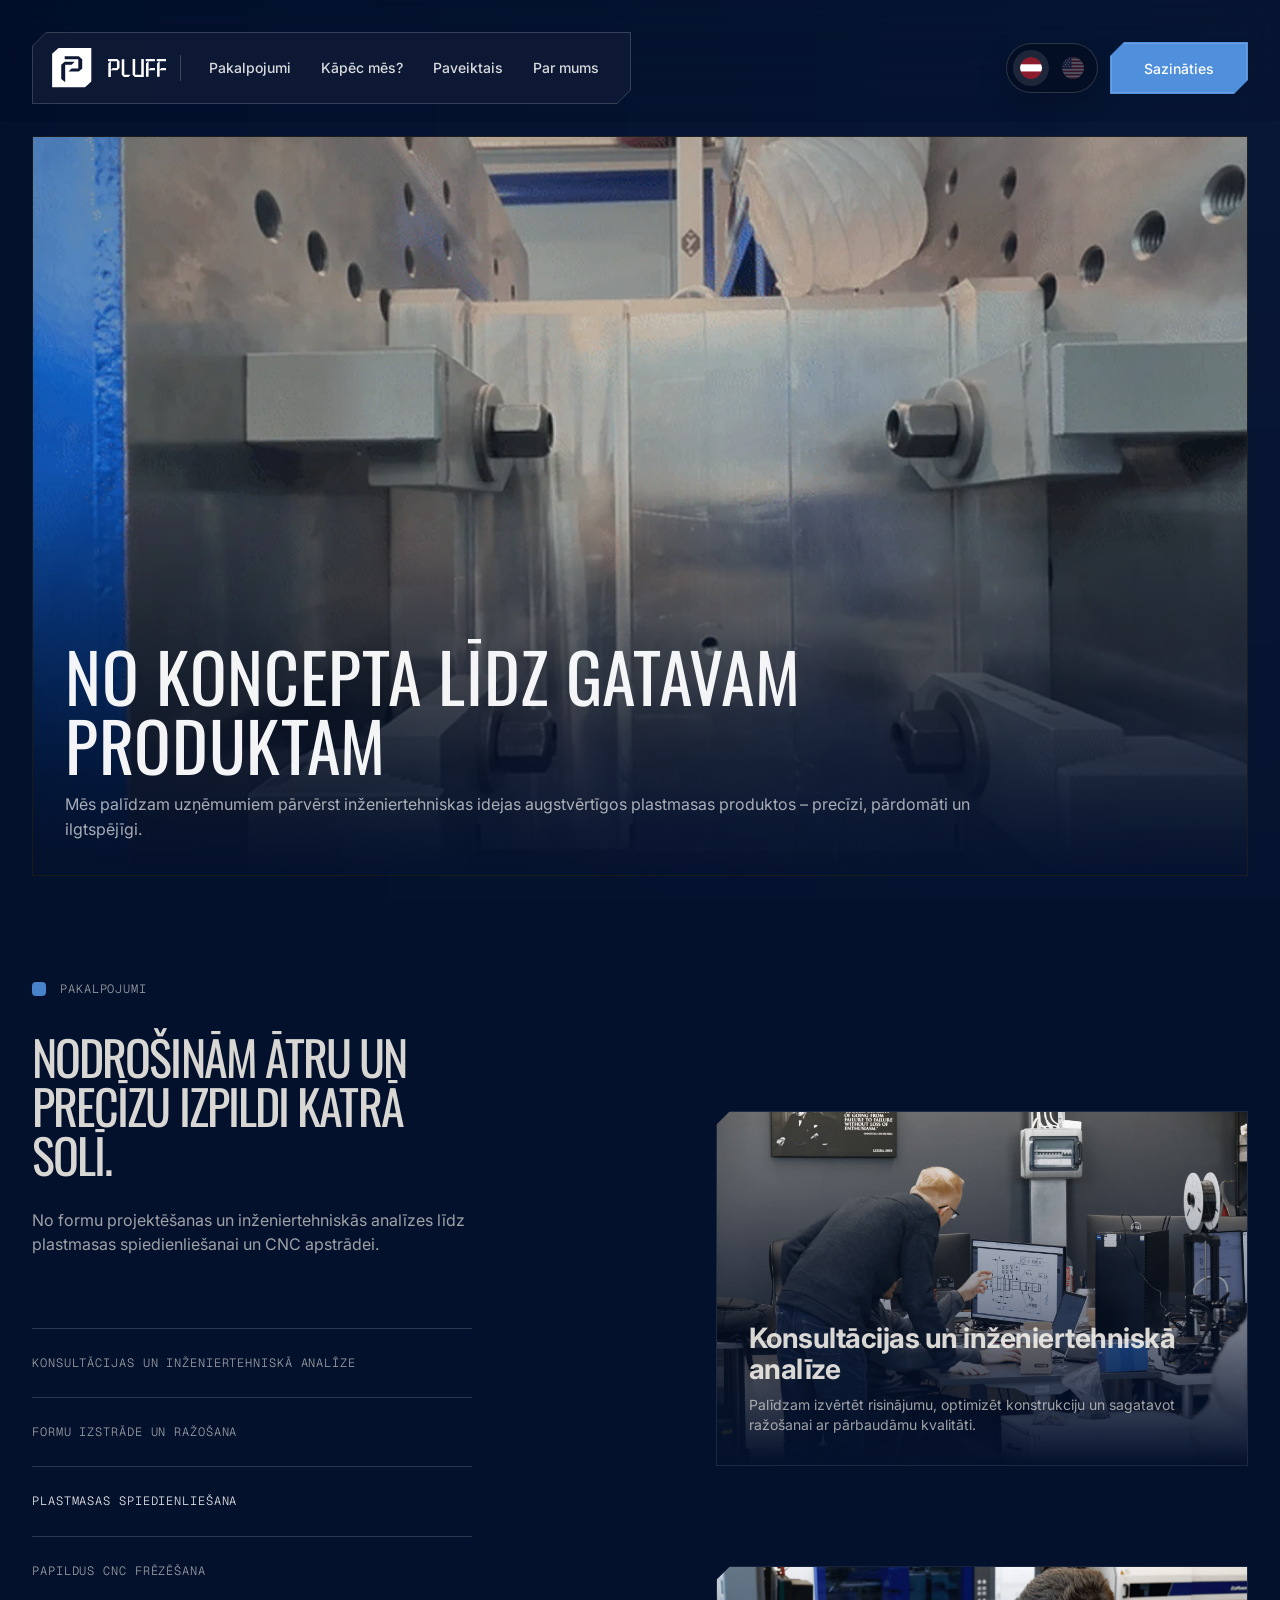
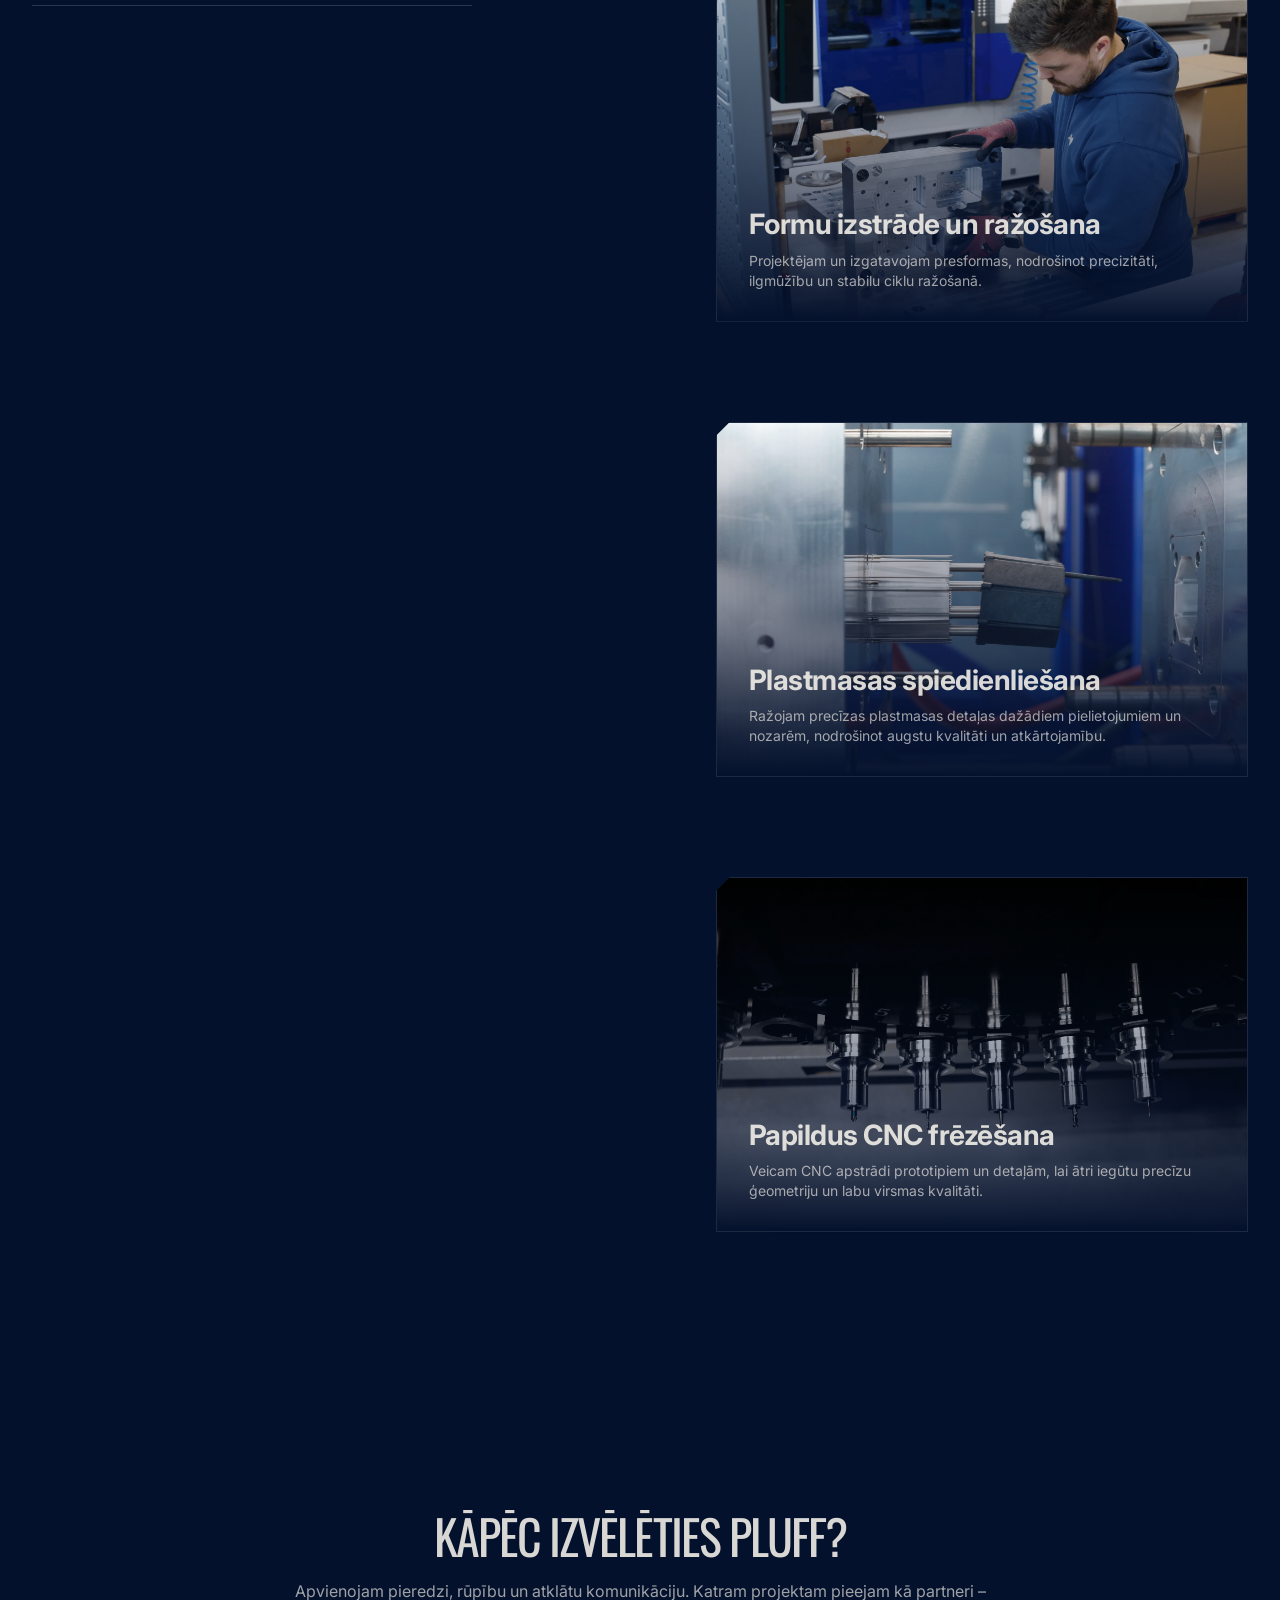
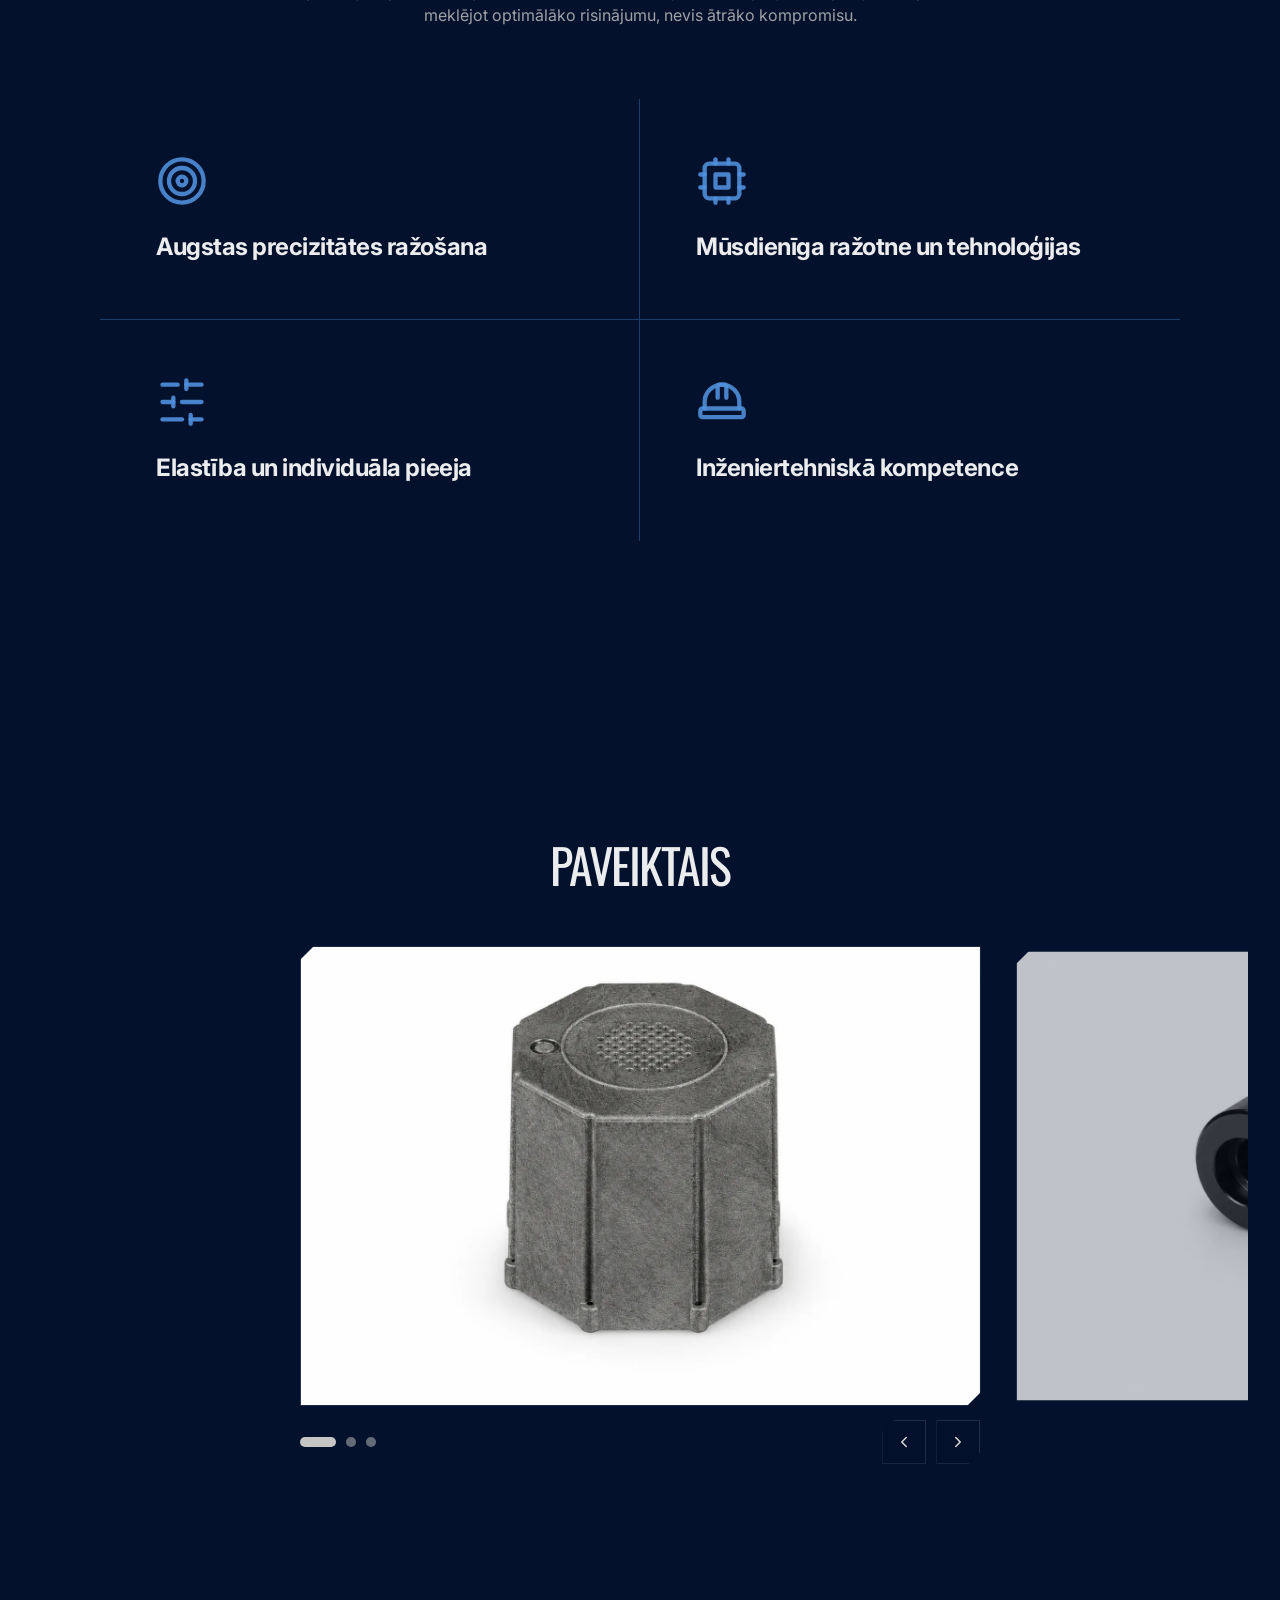
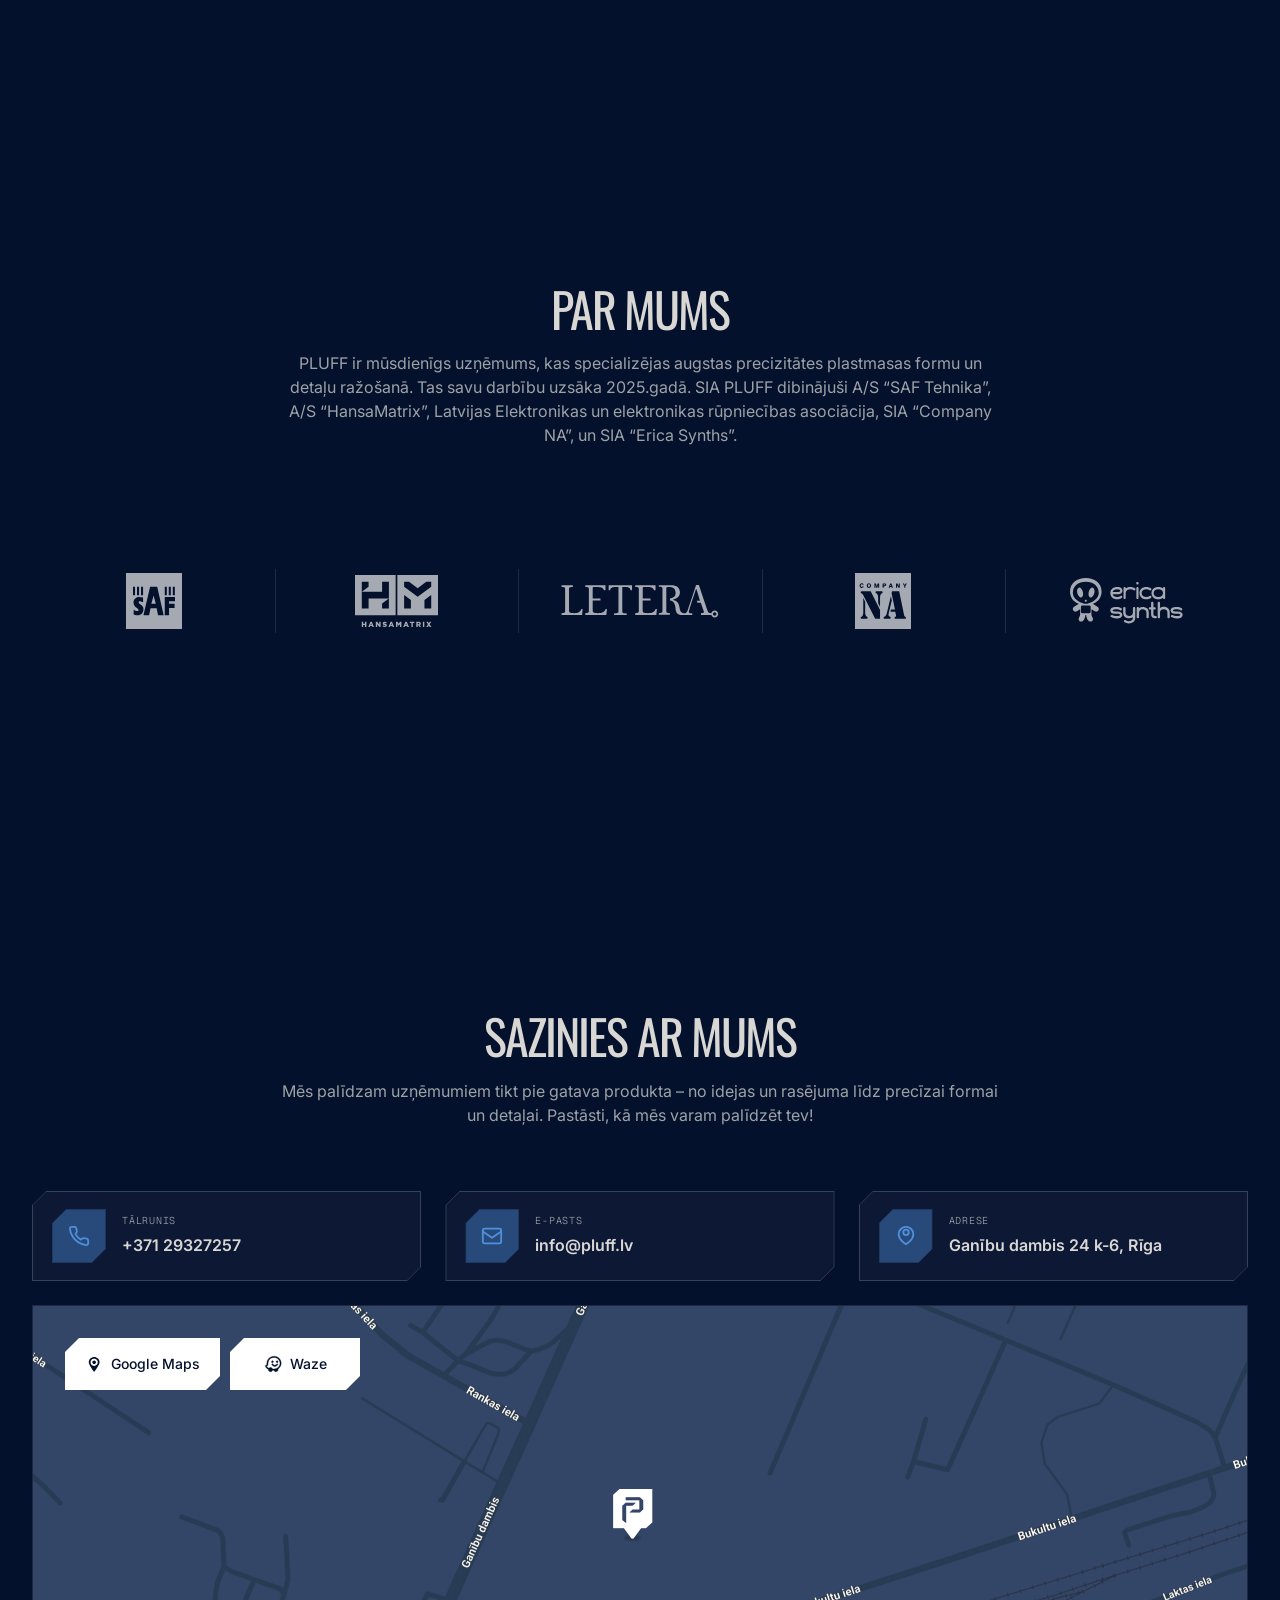
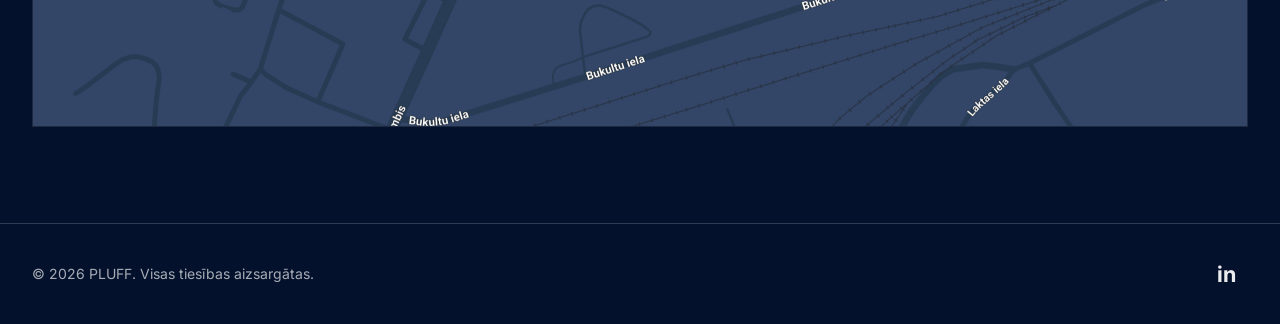
==== commit 2f993a2d: "Add files via upload" ====
--- a/index.html
+++ b/index.html
@@ -31,7 +31,7 @@
 <link rel="icon" type="image/svg+xml" href="images/logo/favicon.svg">
 <link rel="icon" type="image/x-icon" href="images/logo/favicon.ico">
 <link rel="apple-touch-icon" href="images/logo/favicon-256.png">
-<link href="styles.css?v=5" rel="stylesheet">
+<link href="styles.css?v=7" rel="stylesheet">
 </link></head>
 <body>
 <div id="pluff-loader" aria-hidden="true">
@@ -83,10 +83,13 @@
     var lst=l?getComputedStyle(l).display+'/'+(+getComputedStyle(l).opacity).toFixed(2):'-';
     var hid=0;document.querySelectorAll('.sr').forEach(function(e){if(getComputedStyle(e).opacity!=='1')hid++});
     var img=document.querySelector('picture img');
-    box.textContent='PLUFF v3  t='+((performance.now()-t0)/1000).toFixed(1)+'s'
+    var svc=document.getElementById('services');
+    box.textContent='PLUFF v4  t='+((performance.now()-t0)/1000).toFixed(1)+'s  '+document.readyState
       +'\nloader: '+lst
       +'\nsr hidden: '+hid
       +'\nhero img: '+(img?(img.complete?'loaded':'loading...'):'-')
+      +'\nservices h: '+(svc?Math.round(svc.getBoundingClientRect().height):'NAV DOM')
+      +'\nscrollY: '+Math.round(scrollY)+'  docH: '+Math.round(document.documentElement.scrollHeight)
       +'\nvw: '+innerWidth;
   }
   function mount(){document.body.appendChild(box);tick();setInterval(tick,250);}
@@ -168,7 +171,7 @@
 <source srcset="images/hero/hero-bg.png" type="image/png"/>
 <img alt="" decoding="async" loading="eager" fetchpriority="high" src="images/hero/hero-bg.png"/>
 </picture>
-<video class="hero__video" autoplay muted loop playsinline preload="metadata">
+<video class="hero__video" muted loop playsinline preload="none">
   <source src="images/hero/PLUFF_hero_1.mp4" type="video/mp4">
 </video>
 <!-- Hero text is part of the hero media frame (image + overlays). Padding is measured from this frame. -->
@@ -539,16 +542,21 @@
     }
   };
 
-  // Lazy-load service images with IntersectionObserver (load when ~200px before entering viewport)
-  const svcObserver = new IntersectionObserver((entries) => {
-    entries.forEach(entry => {
-      if (!entry.isIntersecting) return;
-      svcObserver.unobserve(entry.target);
-      loadServiceMedia(entry.target);
-    });
-  }, { rootMargin: '200px 0px' });
-
-  mediaNodes.forEach(node => svcObserver.observe(node));
+  // Load ALL service media right after the hero has had a moment to win the
+  // bandwidth race. The previous IntersectionObserver lazy-load could skip
+  // firing on iOS Safari during momentum scrolling, leaving the cards as dark
+  // placeholder boxes — on the dark background that read as an empty page.
+  let svcMediaKicked = false;
+  const kickServiceMedia = () => {
+    if (svcMediaKicked) return;
+    svcMediaKicked = true;
+    mediaNodes.forEach(node => loadServiceMedia(node));
+  };
+  if (document.readyState === 'complete') kickServiceMedia();
+  else {
+    window.addEventListener('load', kickServiceMedia, { once: true });
+    setTimeout(kickServiceMedia, 900);
+  }
 
 
   // click -> scroll to the corresponding block (stable, no extra post-scroll nudge)
@@ -797,6 +805,22 @@
   var v = document.querySelector('.hero__video');
   if (!v) return;
   v.addEventListener('canplay', function(){ v.classList.add('is-ready'); }, { once: true });
+  // Start fetching the 560K video only after the rest of the first screen is
+  // in — with preload/autoplay it was competing with images for bandwidth.
+  var kicked = false;
+  var kick = function(){
+    if (kicked) return; kicked = true;
+    try {
+      v.load();
+      var pr = v.play();
+      if (pr && pr.catch) pr.catch(function(){});
+    } catch(e) {}
+  };
+  if (document.readyState === 'complete') setTimeout(kick, 250);
+  else {
+    window.addEventListener('load', function(){ setTimeout(kick, 250); }, { once: true });
+    setTimeout(kick, 2500);
+  }
 })();
 </script>
 
--- a/styles.css
+++ b/styles.css
@@ -1037,7 +1037,9 @@
   inset:0;
   transform:translateX(-100%);
   background:linear-gradient(90deg,transparent 0%,rgba(255,255,255,.07) 50%,transparent 100%);
-  animation:ghost-sweep 1.9s ease-in-out infinite;
+  /* 0.9s delay: on fast connections images replace the placeholder before the
+     skeleton shimmer ever becomes visible — it only shows on slow loads. */
+  animation:ghost-sweep 1.9s ease-in-out 0.9s infinite;
   z-index:1;
 }
 @keyframes ghost-sweep{
@@ -2399,7 +2401,7 @@
 /* Inactive language is simply dimmed; the active one is full-strength. */
 .lang-switch__btn{ opacity: 0.3; }
 .lang-switch__btn:hover{ opacity: 0.7; }
-.lang-switch__btn.is-active{ opacity: 1; }
+.lang-switch__btn.is-active{ opacity: 1; background: rgb(255 255 255 / 0.10); }
 
 .lang-switch__flag{
   width:22px;
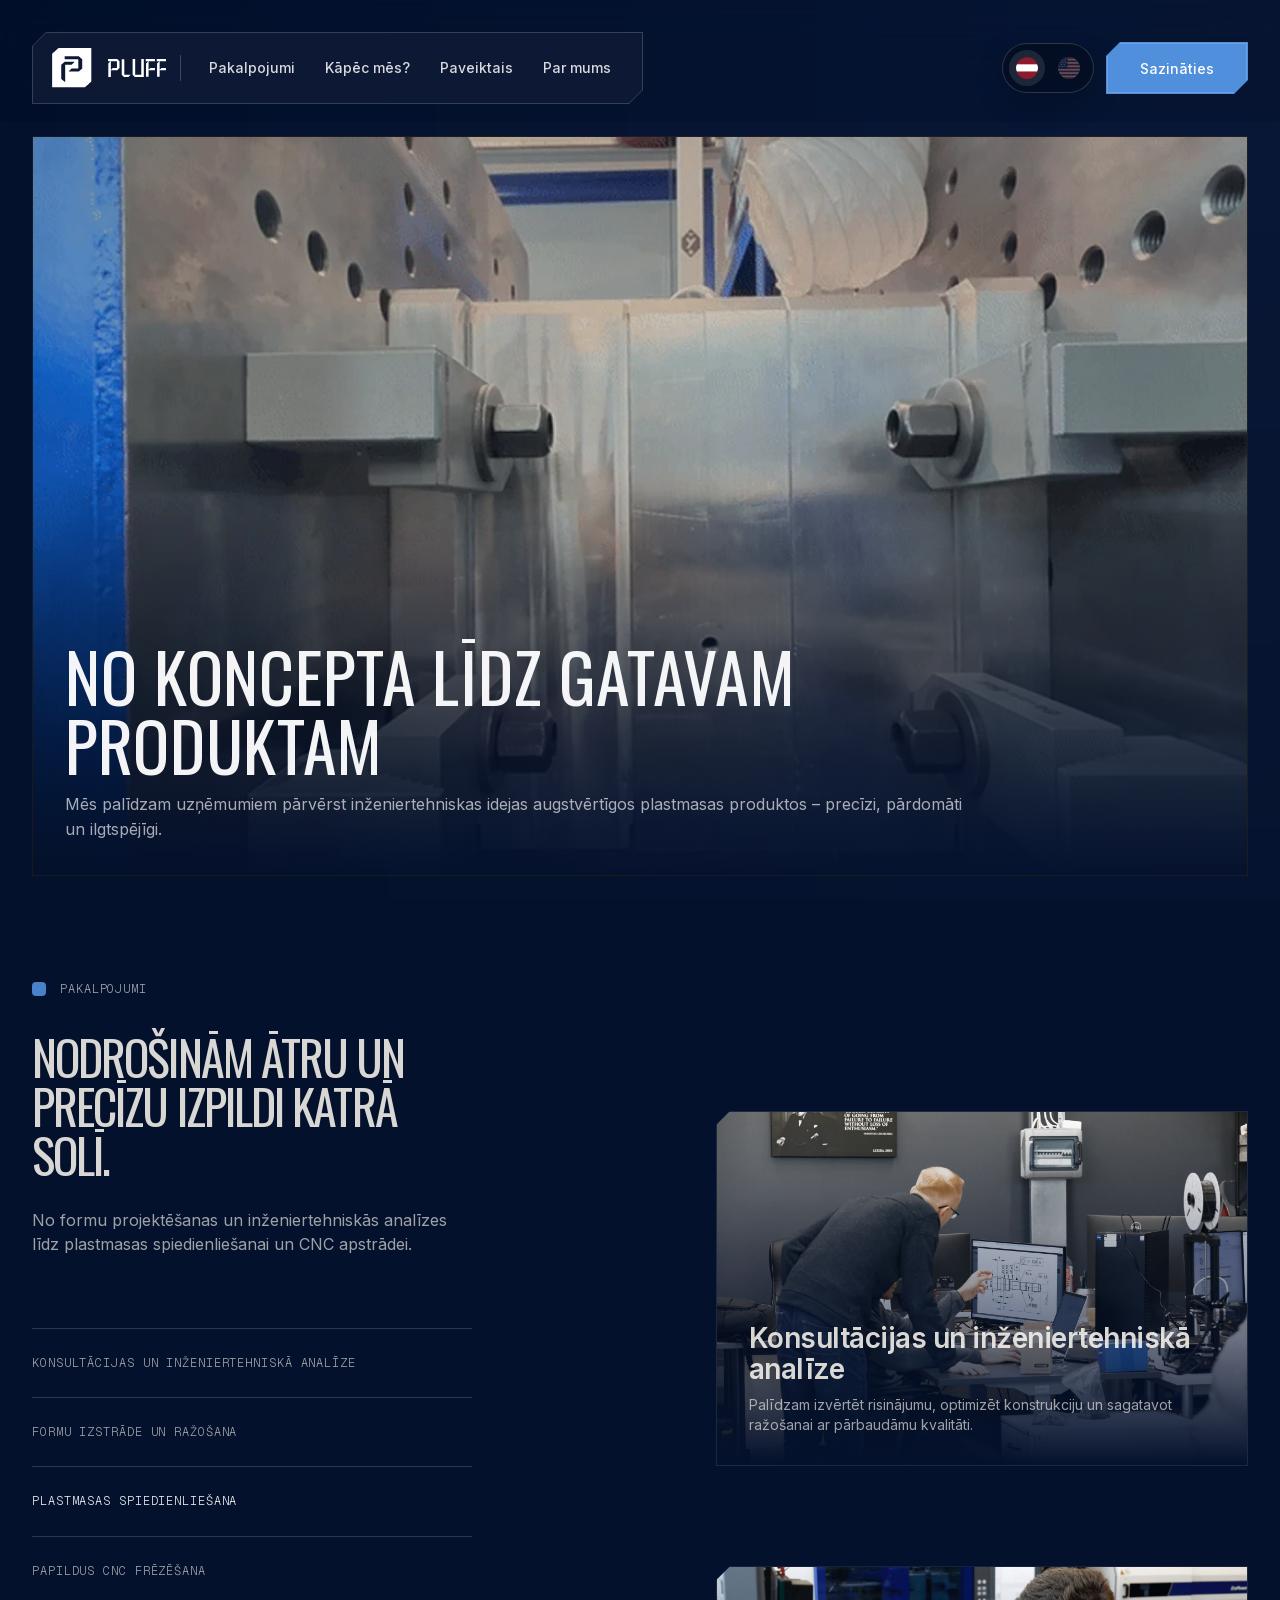
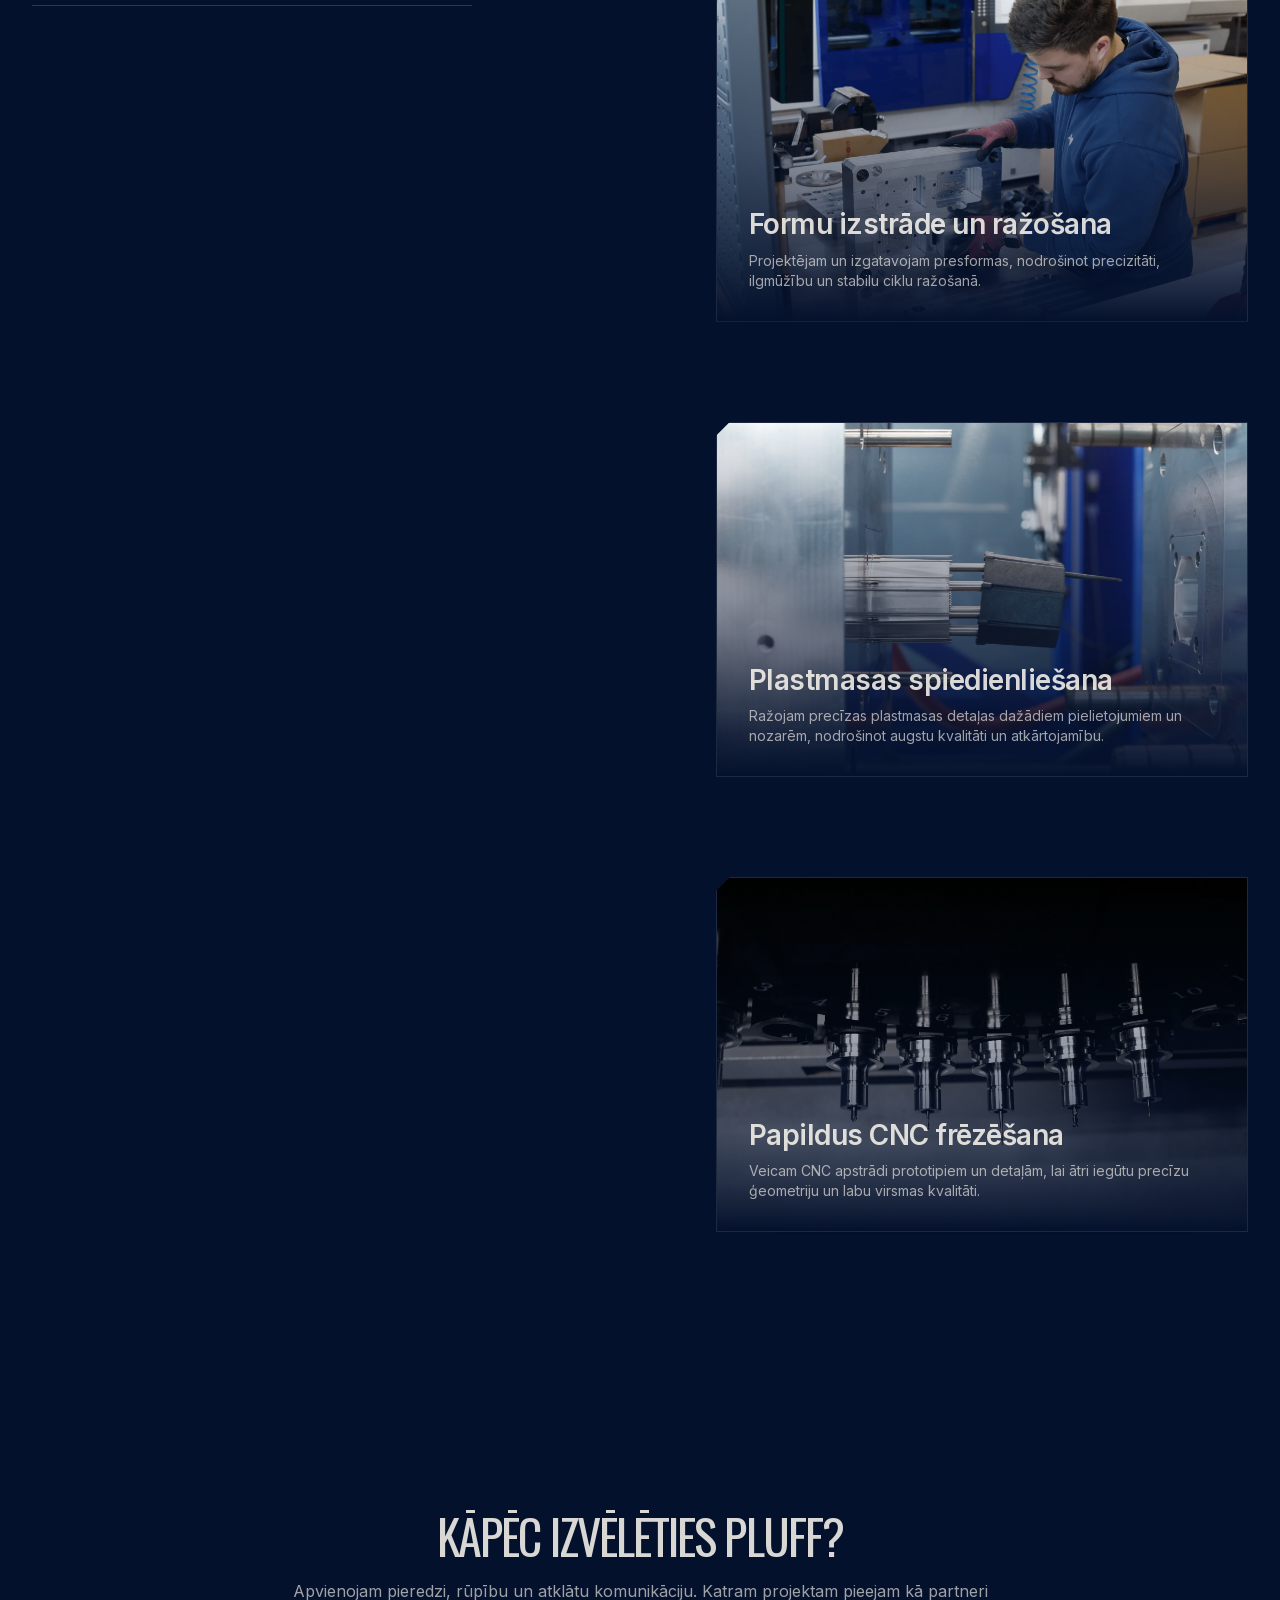
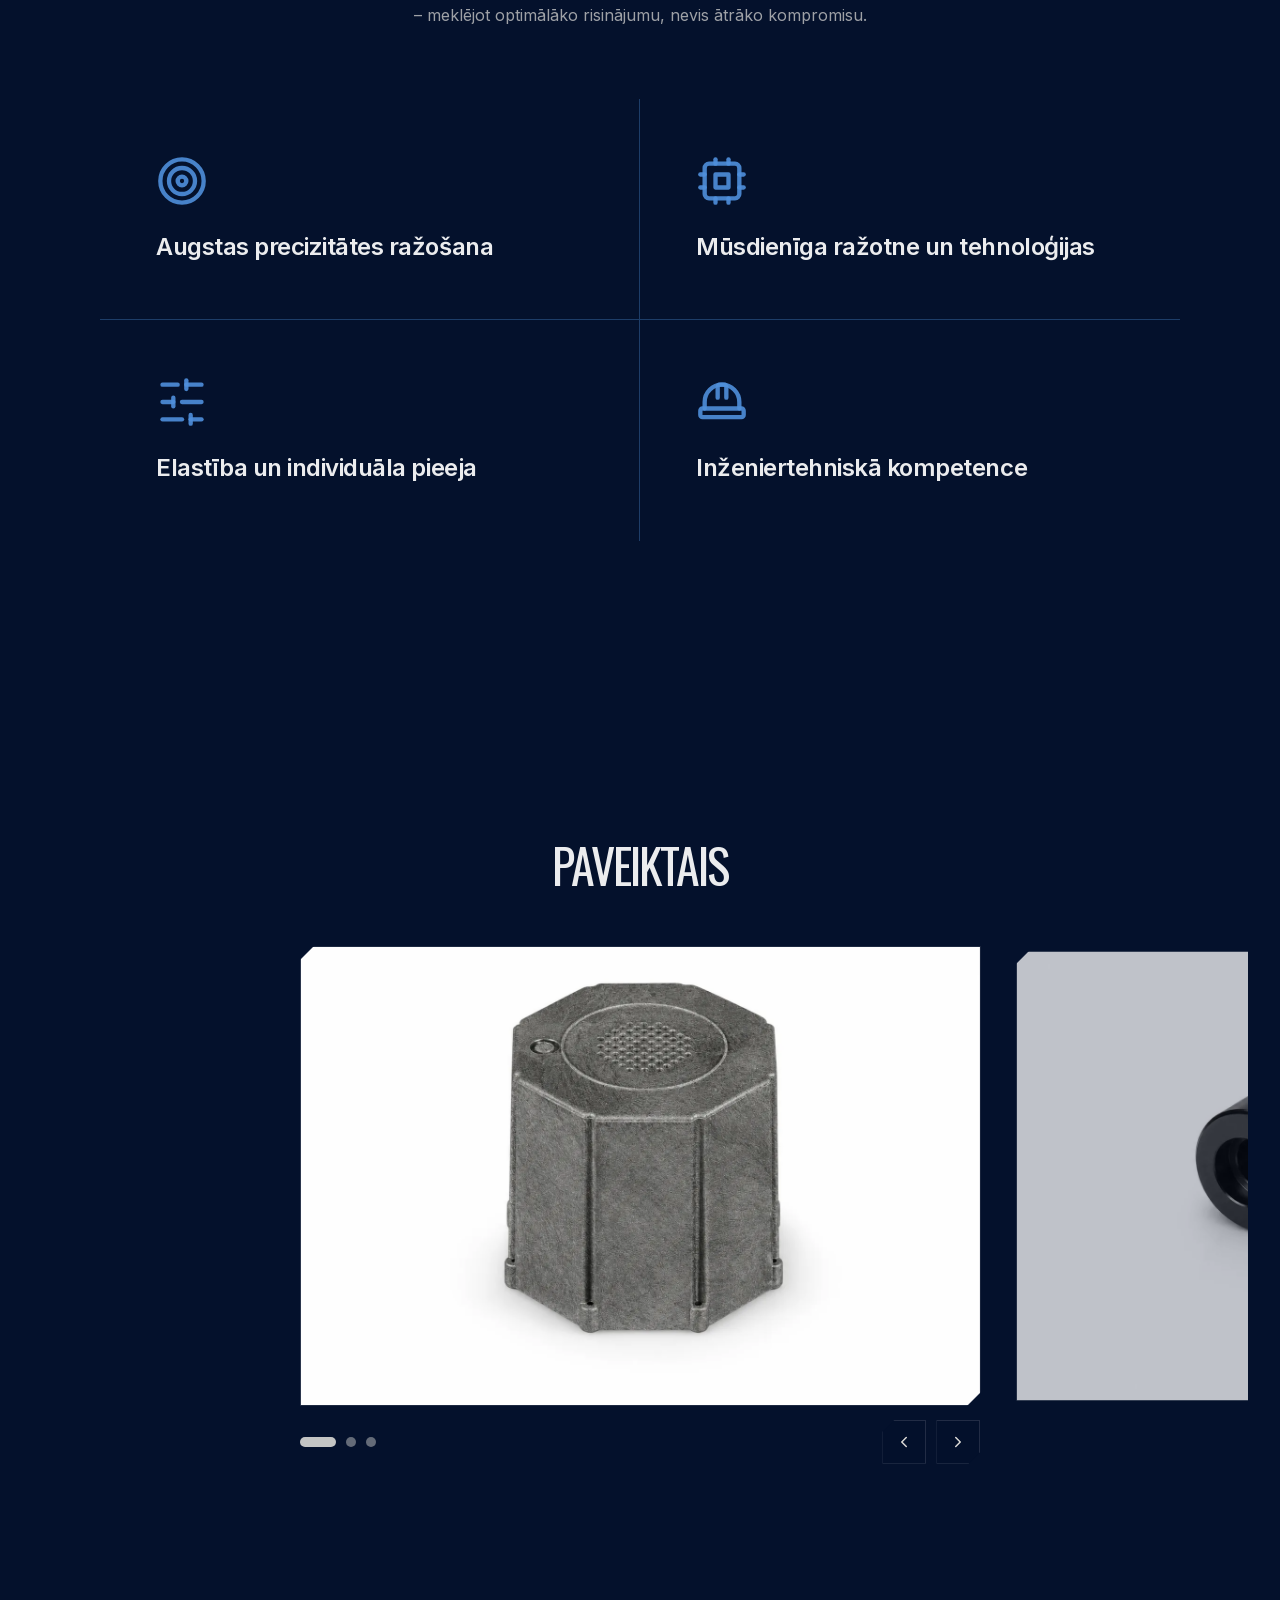
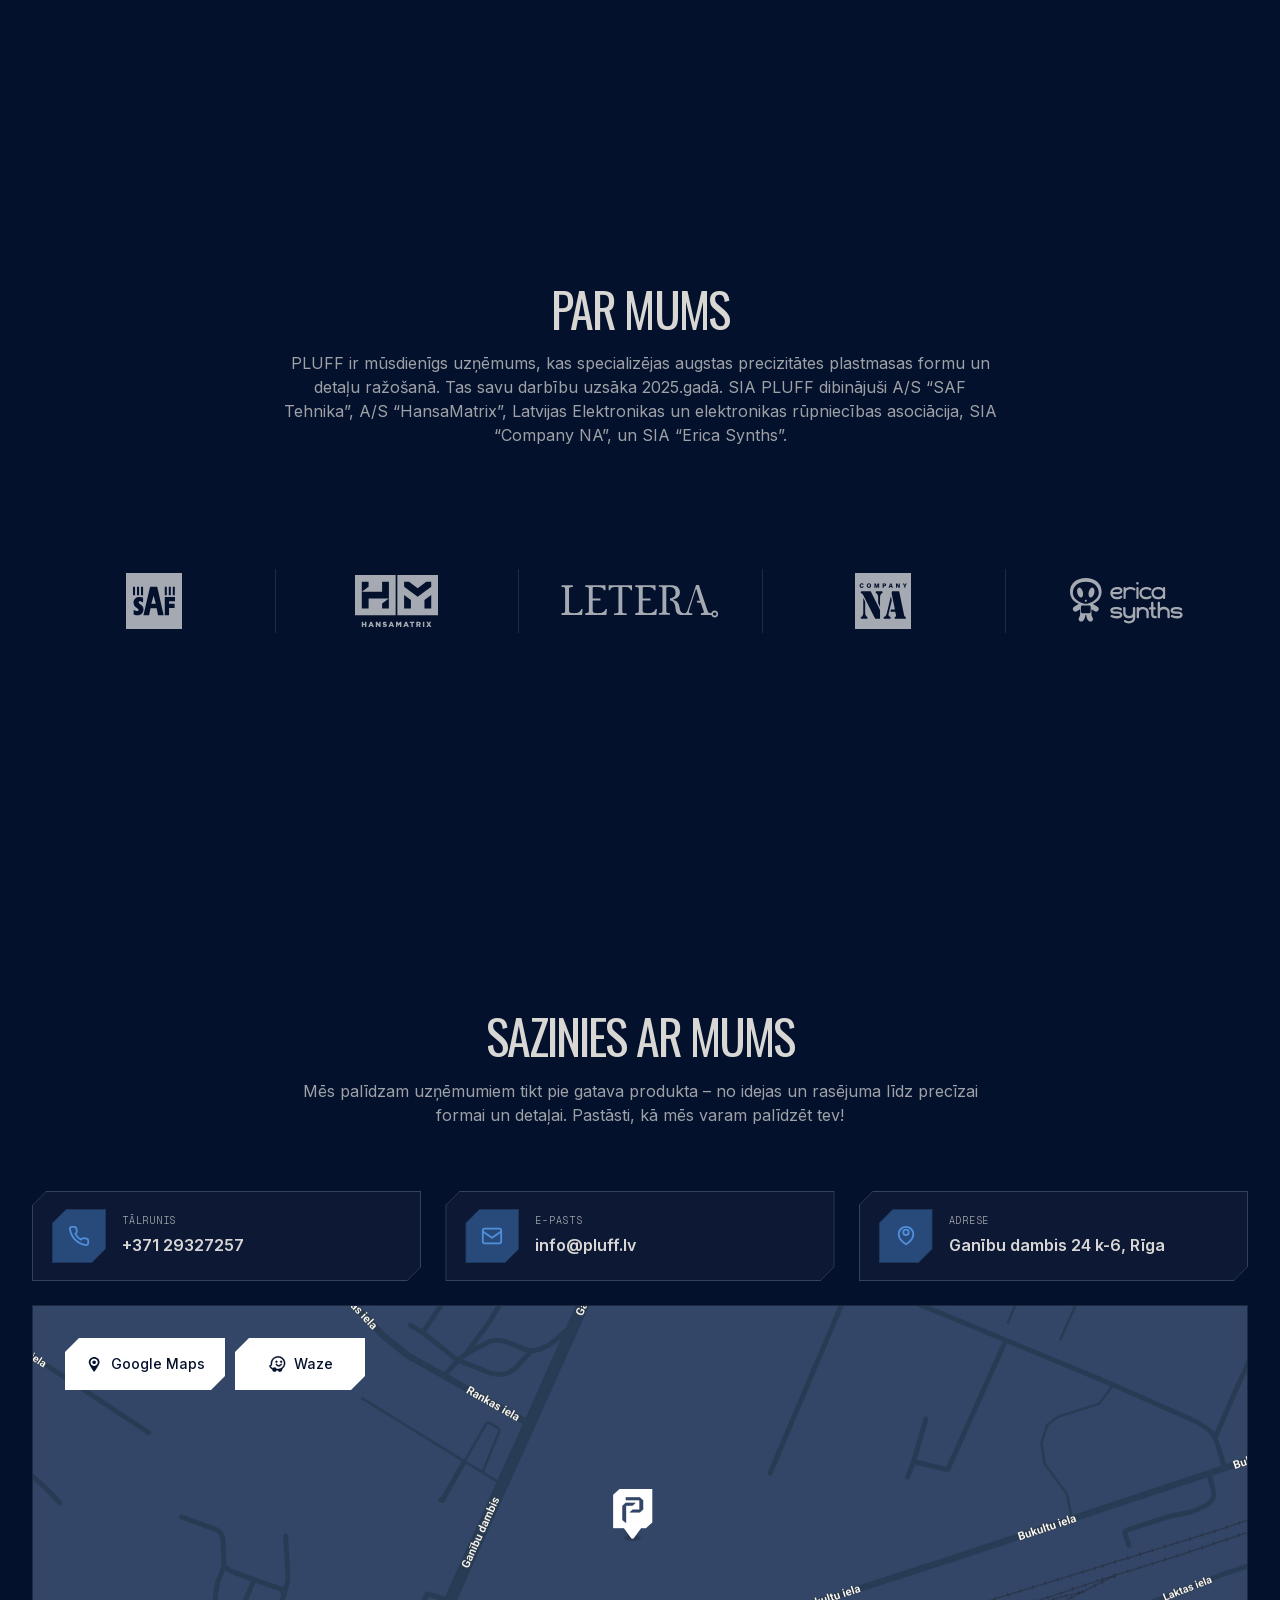
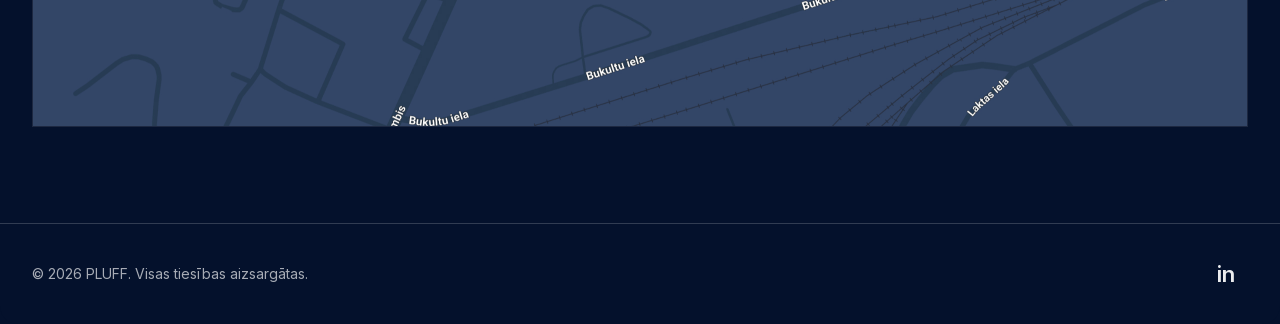
==== commit be7091c9: "Add files via upload" ====
--- a/index.html
+++ b/index.html
@@ -4,6 +4,7 @@
 <head>
 <meta charset="utf-8"/>
 <meta content="width=device-width, initial-scale=1" name="viewport"/>
+<meta http-equiv="Content-Security-Policy" content="default-src 'self'; script-src 'self' 'unsafe-inline'; style-src 'self' 'unsafe-inline'; img-src 'self' data:; font-src 'self'; media-src 'self'; connect-src 'self'; object-src 'none'; base-uri 'self'; form-action 'self'"/>
 <script>document.documentElement.className+=' js';</script>
 <style>
 html,body{background:#04112C}
@@ -25,13 +26,11 @@
 <meta content="PLUFF — augstas precizitātes ražošana" property="og:image:alt"/>
 <meta content="https://viktorsp-88.github.io/Pluff/" property="og:url"/>
 <meta content="summary_large_image" name="twitter:card"/>
-<link href="https://fonts.googleapis.com" rel="preconnect"/>
-<link crossorigin="" href="https://fonts.gstatic.com" rel="preconnect"/>
-<link href="https://fonts.googleapis.com/css2?family=Inter:wght@300;400;500;600&amp;family=Oswald:wght@400&amp;family=Geist+Mono:wght@300&amp;display=swap" rel="stylesheet"/>
+<link href="fonts/fonts.css?v=1" rel="stylesheet">
 <link rel="icon" type="image/svg+xml" href="images/logo/favicon.svg">
 <link rel="icon" type="image/x-icon" href="images/logo/favicon.ico">
 <link rel="apple-touch-icon" href="images/logo/favicon-256.png">
-<link href="styles.css?v=7" rel="stylesheet">
+<link href="styles.css?v=11" rel="stylesheet">
 </link></head>
 <body>
 <div id="pluff-loader" aria-hidden="true">
@@ -68,32 +67,6 @@
   } else {
     watchHero();
   }
-})();
-</script>
-<script>
-/* Diagnostic overlay — only with ?debug in the URL. Shows which version the
-   device actually received and live loader/section state. */
-(function(){
-  if(!/[?&]debug/.test(location.search))return;
-  var box=document.createElement('div');
-  box.style.cssText='position:fixed;bottom:8px;left:8px;z-index:99999;background:rgba(0,0,0,.85);color:#4ade80;font:11px/1.5 monospace;padding:6px 9px;max-width:75vw;pointer-events:none;white-space:pre;border-radius:4px';
-  var t0=performance.now();
-  function tick(){
-    var l=document.getElementById('pluff-loader');
-    var lst=l?getComputedStyle(l).display+'/'+(+getComputedStyle(l).opacity).toFixed(2):'-';
-    var hid=0;document.querySelectorAll('.sr').forEach(function(e){if(getComputedStyle(e).opacity!=='1')hid++});
-    var img=document.querySelector('picture img');
-    var svc=document.getElementById('services');
-    box.textContent='PLUFF v4  t='+((performance.now()-t0)/1000).toFixed(1)+'s  '+document.readyState
-      +'\nloader: '+lst
-      +'\nsr hidden: '+hid
-      +'\nhero img: '+(img?(img.complete?'loaded':'loading...'):'-')
-      +'\nservices h: '+(svc?Math.round(svc.getBoundingClientRect().height):'NAV DOM')
-      +'\nscrollY: '+Math.round(scrollY)+'  docH: '+Math.round(document.documentElement.scrollHeight)
-      +'\nvw: '+innerWidth;
-  }
-  function mount(){document.body.appendChild(box);tick();setInterval(tick,250);}
-  if(document.readyState==='loading'){document.addEventListener('DOMContentLoaded',mount);}else{mount();}
 })();
 </script>
 <div id="top" style="position:absolute;top:0;left:0;width:1px;height:1px;"></div>
@@ -269,7 +242,7 @@
 <a aria-label="Erica Synths" class="about-logo partner about-logo--erica" href="https://www.ericasynths.lv/" rel="noopener noreferrer" target="_blank">
 <img alt="Erica Synths logo" class="partner__img" decoding="async" loading="lazy" src="images/partners/erica-synths-logo.svg"/>
 </a>
-</div></div></section><section class="contact sr" id="sazinaties"><div class="wrap contact__wrap"><div class="contact__head contact__head--center"><h2 class="contact__title">Sazinies ar mums</h2><p class="contact__lead">Mēs palīdzam uzņēmumiem tikt pie gatava produkta – no idejas un rasējuma līdz precīzai formai un detaļai. Pastāsti, kā mēs varam palīdzēt tev!</p></div><div class="contact-box"><div class="contact-cards"><a class="contact-card" href="tel:+37129327257"><span aria-hidden="true" class="contact-card__badge"><svg fill="none" viewbox="0 0 24 24" xmlns="http://www.w3.org/2000/svg"><path d="M22 16.92v3a2 2 0 0 1-2.18 2 19.8 19.8 0 0 1-8.63-3.07 19.5 19.5 0 0 1-6-6A19.8 19.8 0 0 1 2.08 4.18 2 2 0 0 1 4.06 2h3a2 2 0 0 1 2 1.72c.12.86.3 1.7.54 2.5a2 2 0 0 1-.45 2.11L8.09 9.91a16 16 0 0 0 6 6l1.58-1.06a2 2 0 0 1 2.11-.45c.8.24 1.64.42 2.5.54A2 2 0 0 1 22 16.92Z" stroke="currentColor" stroke-linecap="round" stroke-linejoin="round" stroke-width="2"></path></svg></span><span class="contact-card__text"><span class="contact-card__label">TĀLRUNIS</span><span class="contact-card__value">+371 29327257</span></span></a><a class="contact-card" href="mailto:info@pluff.lv"><span aria-hidden="true" class="contact-card__badge"><svg fill="none" viewbox="0 0 24 24" xmlns="http://www.w3.org/2000/svg"><rect height="16" rx="2" ry="2" stroke="currentColor" stroke-width="2" width="20" x="2" y="4"></rect><path d="m22 7-10 7L2 7" stroke="currentColor" stroke-linecap="round" stroke-linejoin="round" stroke-width="2"></path></svg></span><span class="contact-card__text"><span class="contact-card__label">E-PASTS</span><span class="contact-card__value">info@pluff.lv</span></span></a><a class="contact-card" href="https://www.google.com/maps/search/?api=1&amp;query=Gan%C4%ABbu+dambis+24+k-6%2C+R%C4%ABga" rel="noopener noreferrer" target="_blank"><span aria-hidden="true" class="contact-card__badge"><svg fill="none" viewbox="0 0 24 24" xmlns="http://www.w3.org/2000/svg"><path d="M12 21s8-4.5 8-11a8 8 0 1 0-16 0c0 6.5 8 11 8 11Z" stroke="currentColor" stroke-linecap="round" stroke-linejoin="round" stroke-width="2"></path><path d="M12 11a3 3 0 1 0 0-6 3 3 0 0 0 0 6Z" stroke="currentColor" stroke-linecap="round" stroke-linejoin="round" stroke-width="2"></path></svg></span><span class="contact-card__text"><span class="contact-card__label">ADRESE</span><span class="contact-card__value">Ganību dambis 24 k-6, Rīga</span></span></a></div></div>
+</div></div></section><section class="contact sr" id="sazinaties"><div class="wrap contact__wrap"><div class="contact__head contact__head--center"><h2 class="contact__title">Sazinies ar mums</h2><p class="contact__lead">Mēs palīdzam uzņēmumiem tikt pie gatava produkta – no idejas un rasējuma līdz precīzai formai un detaļai. Pastāsti, kā mēs varam palīdzēt tev!</p></div><div class="contact-box"><div class="contact-cards"><a class="contact-card" href="tel:+37129327257"><span aria-hidden="true" class="contact-card__badge"><svg fill="none" viewbox="0 0 24 24" xmlns="http://www.w3.org/2000/svg"><path d="M22 16.92v3a2 2 0 0 1-2.18 2 19.8 19.8 0 0 1-8.63-3.07 19.5 19.5 0 0 1-6-6A19.8 19.8 0 0 1 2.08 4.18 2 2 0 0 1 4.06 2h3a2 2 0 0 1 2 1.72c.12.86.3 1.7.54 2.5a2 2 0 0 1-.45 2.11L8.09 9.91a16 16 0 0 0 6 6l1.58-1.06a2 2 0 0 1 2.11-.45c.8.24 1.64.42 2.5.54A2 2 0 0 1 22 16.92Z" stroke="currentColor" stroke-linecap="round" stroke-linejoin="round" stroke-width="2"></path></svg></span><span class="contact-card__text"><span class="contact-card__label">TĀLRUNIS</span><span class="contact-card__value">+371 29327257</span></span></a><a class="contact-card" href="#sazinaties" data-eu="info" data-ed="pluff.lv"><span aria-hidden="true" class="contact-card__badge"><svg fill="none" viewbox="0 0 24 24" xmlns="http://www.w3.org/2000/svg"><rect height="16" rx="2" ry="2" stroke="currentColor" stroke-width="2" width="20" x="2" y="4"></rect><path d="m22 7-10 7L2 7" stroke="currentColor" stroke-linecap="round" stroke-linejoin="round" stroke-width="2"></path></svg></span><span class="contact-card__text"><span class="contact-card__label">E-PASTS</span><span class="contact-card__value">info [at] pluff.lv</span></span></a><a class="contact-card" href="https://www.google.com/maps/search/?api=1&amp;query=Gan%C4%ABbu+dambis+24+k-6%2C+R%C4%ABga" rel="noopener noreferrer" target="_blank"><span aria-hidden="true" class="contact-card__badge"><svg fill="none" viewbox="0 0 24 24" xmlns="http://www.w3.org/2000/svg"><path d="M12 21s8-4.5 8-11a8 8 0 1 0-16 0c0 6.5 8 11 8 11Z" stroke="currentColor" stroke-linecap="round" stroke-linejoin="round" stroke-width="2"></path><path d="M12 11a3 3 0 1 0 0-6 3 3 0 0 0 0 6Z" stroke="currentColor" stroke-linecap="round" stroke-linejoin="round" stroke-width="2"></path></svg></span><span class="contact-card__text"><span class="contact-card__label">ADRESE</span><span class="contact-card__value">Ganību dambis 24 k-6, Rīga</span></span></a></div></div>
 <div class="contact-map">
   <a class="contact-map__static"
      href="https://www.google.com/maps/search/?api=1&query=Gan%C4%ABbu+dambis+24+k-6%2C+R%C4%ABga"
@@ -844,6 +817,7 @@
   // (On iOS Safari scroll-driven reveal proved unreliable — see styles.css.)
   if(!window.matchMedia ||
      window.matchMedia('(max-width: 780px)').matches ||
+     window.matchMedia('(hover: none) and (pointer: coarse)').matches ||
      window.matchMedia('(prefers-reduced-motion: reduce)').matches ||
      !('requestAnimationFrame' in window)){
     revealAll();
@@ -876,5 +850,17 @@
   setTimeout(revealAll, 3000);
 })();
 </script>
+<script>
+// Assemble the e-mail client-side so address harvesters scraping the raw
+// HTML don't pick it up. Without JS the card still shows a readable hint.
+(function(){
+  document.querySelectorAll('a[data-eu][data-ed]').forEach(function(a){
+    var addr = a.getAttribute('data-eu') + '@' + a.getAttribute('data-ed');
+    a.setAttribute('href', 'mailto:' + addr);
+    var v = a.querySelector('.contact-card__value');
+    if (v) v.textContent = addr;
+  });
+})();
+</script>
 </body>
 </html>
--- a/fonts/fonts.css
+++ b/fonts/fonts.css
@@ -0,0 +1,109 @@
+/* Self-hosted Google Fonts (latin + latin-ext) — generated from css2 API */
+
+@font-face {
+  font-family: 'Geist Mono';
+  font-style: normal;
+  font-weight: 300;
+  font-display: swap;
+  src: url('geist-mono-300-latin-ext.woff2') format('woff2');
+  unicode-range: U+0100-02BA, U+02BD-02C5, U+02C7-02CC, U+02CE-02D7, U+02DD-02FF, U+0304, U+0308, U+0329, U+1D00-1DBF, U+1E00-1E9F, U+1EF2-1EFF, U+2020, U+20A0-20AB, U+20AD-20C0, U+2113, U+2C60-2C7F, U+A720-A7FF;
+}
+
+@font-face {
+  font-family: 'Geist Mono';
+  font-style: normal;
+  font-weight: 300;
+  font-display: swap;
+  src: url('geist-mono-300-latin.woff2') format('woff2');
+  unicode-range: U+0000-00FF, U+0131, U+0152-0153, U+02BB-02BC, U+02C6, U+02DA, U+02DC, U+0304, U+0308, U+0329, U+2000-206F, U+20AC, U+2122, U+2191, U+2193, U+2212, U+2215, U+FEFF, U+FFFD;
+}
+
+@font-face {
+  font-family: 'Inter';
+  font-style: normal;
+  font-weight: 300;
+  font-display: swap;
+  src: url('inter-300-latin-ext.woff2') format('woff2');
+  unicode-range: U+0100-02BA, U+02BD-02C5, U+02C7-02CC, U+02CE-02D7, U+02DD-02FF, U+0304, U+0308, U+0329, U+1D00-1DBF, U+1E00-1E9F, U+1EF2-1EFF, U+2020, U+20A0-20AB, U+20AD-20C0, U+2113, U+2C60-2C7F, U+A720-A7FF;
+}
+
+@font-face {
+  font-family: 'Inter';
+  font-style: normal;
+  font-weight: 300;
+  font-display: swap;
+  src: url('inter-300-latin.woff2') format('woff2');
+  unicode-range: U+0000-00FF, U+0131, U+0152-0153, U+02BB-02BC, U+02C6, U+02DA, U+02DC, U+0304, U+0308, U+0329, U+2000-206F, U+20AC, U+2122, U+2191, U+2193, U+2212, U+2215, U+FEFF, U+FFFD;
+}
+
+@font-face {
+  font-family: 'Inter';
+  font-style: normal;
+  font-weight: 400;
+  font-display: swap;
+  src: url('inter-400-latin-ext.woff2') format('woff2');
+  unicode-range: U+0100-02BA, U+02BD-02C5, U+02C7-02CC, U+02CE-02D7, U+02DD-02FF, U+0304, U+0308, U+0329, U+1D00-1DBF, U+1E00-1E9F, U+1EF2-1EFF, U+2020, U+20A0-20AB, U+20AD-20C0, U+2113, U+2C60-2C7F, U+A720-A7FF;
+}
+
+@font-face {
+  font-family: 'Inter';
+  font-style: normal;
+  font-weight: 400;
+  font-display: swap;
+  src: url('inter-400-latin.woff2') format('woff2');
+  unicode-range: U+0000-00FF, U+0131, U+0152-0153, U+02BB-02BC, U+02C6, U+02DA, U+02DC, U+0304, U+0308, U+0329, U+2000-206F, U+20AC, U+2122, U+2191, U+2193, U+2212, U+2215, U+FEFF, U+FFFD;
+}
+
+@font-face {
+  font-family: 'Inter';
+  font-style: normal;
+  font-weight: 500;
+  font-display: swap;
+  src: url('inter-500-latin-ext.woff2') format('woff2');
+  unicode-range: U+0100-02BA, U+02BD-02C5, U+02C7-02CC, U+02CE-02D7, U+02DD-02FF, U+0304, U+0308, U+0329, U+1D00-1DBF, U+1E00-1E9F, U+1EF2-1EFF, U+2020, U+20A0-20AB, U+20AD-20C0, U+2113, U+2C60-2C7F, U+A720-A7FF;
+}
+
+@font-face {
+  font-family: 'Inter';
+  font-style: normal;
+  font-weight: 500;
+  font-display: swap;
+  src: url('inter-500-latin.woff2') format('woff2');
+  unicode-range: U+0000-00FF, U+0131, U+0152-0153, U+02BB-02BC, U+02C6, U+02DA, U+02DC, U+0304, U+0308, U+0329, U+2000-206F, U+20AC, U+2122, U+2191, U+2193, U+2212, U+2215, U+FEFF, U+FFFD;
+}
+
+@font-face {
+  font-family: 'Inter';
+  font-style: normal;
+  font-weight: 600;
+  font-display: swap;
+  src: url('inter-600-latin-ext.woff2') format('woff2');
+  unicode-range: U+0100-02BA, U+02BD-02C5, U+02C7-02CC, U+02CE-02D7, U+02DD-02FF, U+0304, U+0308, U+0329, U+1D00-1DBF, U+1E00-1E9F, U+1EF2-1EFF, U+2020, U+20A0-20AB, U+20AD-20C0, U+2113, U+2C60-2C7F, U+A720-A7FF;
+}
+
+@font-face {
+  font-family: 'Inter';
+  font-style: normal;
+  font-weight: 600;
+  font-display: swap;
+  src: url('inter-600-latin.woff2') format('woff2');
+  unicode-range: U+0000-00FF, U+0131, U+0152-0153, U+02BB-02BC, U+02C6, U+02DA, U+02DC, U+0304, U+0308, U+0329, U+2000-206F, U+20AC, U+2122, U+2191, U+2193, U+2212, U+2215, U+FEFF, U+FFFD;
+}
+
+@font-face {
+  font-family: 'Oswald';
+  font-style: normal;
+  font-weight: 400;
+  font-display: swap;
+  src: url('oswald-400-latin-ext.woff2') format('woff2');
+  unicode-range: U+0100-02BA, U+02BD-02C5, U+02C7-02CC, U+02CE-02D7, U+02DD-02FF, U+0304, U+0308, U+0329, U+1D00-1DBF, U+1E00-1E9F, U+1EF2-1EFF, U+2020, U+20A0-20AB, U+20AD-20C0, U+2113, U+2C60-2C7F, U+A720-A7FF;
+}
+
+@font-face {
+  font-family: 'Oswald';
+  font-style: normal;
+  font-weight: 400;
+  font-display: swap;
+  src: url('oswald-400-latin.woff2') format('woff2');
+  unicode-range: U+0000-00FF, U+0131, U+0152-0153, U+02BB-02BC, U+02C6, U+02DA, U+02DC, U+0304, U+0308, U+0329, U+2000-206F, U+20AC, U+2122, U+2191, U+2193, U+2212, U+2215, U+FEFF, U+FFFD;
+}
--- a/styles.css
+++ b/styles.css
@@ -2759,3 +2759,59 @@
     justify-content: flex-start;
   }
 }
+
+/* =========================
+   TOUCH DEVICES (any orientation)
+   The width-based mobile block above misses phones in LANDSCAPE (~926px wide),
+   where the same iOS Safari problems returned. Gate the GPU- and
+   reveal-critical fixes on the device class instead of viewport width.
+========================= */
+@media (hover: none) and (pointer: coarse){
+  /* Giant blur filters stall iOS tile rasterization while scrolling —
+     the page painted as solid-background "void" until the GPU caught up. */
+  .topbar-glow-clip{ display: none; }
+  .nav-progressive-blur{
+    background: linear-gradient(180deg, rgb(4 17 44 / 0.85) 0%, rgb(4 17 44 / 0.45) 55%, rgb(4 17 44 / 0) 100%);
+  }
+  .nav-progressive-blur::before,
+  .nav-progressive-blur::after,
+  .nav-progressive-blur > i{
+    backdrop-filter: none;
+    -webkit-backdrop-filter: none;
+  }
+
+  /* No reveal animation on touch devices — IntersectionObserver and early
+     scroll events proved unreliable on iOS Safari. Content is just visible. */
+  html.js .sr{
+    opacity: 1;
+    transform: none;
+    transition: none;
+  }
+}
+
+/* Landscape phones: service cards go 2-up — full-width cards look oversized
+   when the viewport is short and wide. Matches the existing landscape gate. */
+@media (max-height: 500px) and (orientation: landscape){
+  .services__right{
+    display: grid;
+    grid-template-columns: 1fr 1fr;
+    gap: 16px;
+  }
+  .service-card{ max-width: none; margin-left: 0; }
+}
+
+/* Landscape phones: same phone, same reading distance — keep PHONE typography.
+   By width alone (~850-930px) landscape fell into the larger tablet bucket
+   (44px headings, 18px leads) on a 390px-tall screen. */
+@media (max-height: 500px) and (orientation: landscape){
+  :root{ --fs-h2: 36px; --fs-h3: 22px; --fs-h3s: 20px; }
+  .services__lead,
+  .whyus__lead,
+  .paveiktais__lead,
+  .about__lead,
+  .contact__lead{
+    font-size: 16px;
+    line-height: 26px;
+  }
+  .hero__lead{ font-size: 16px; }
+}
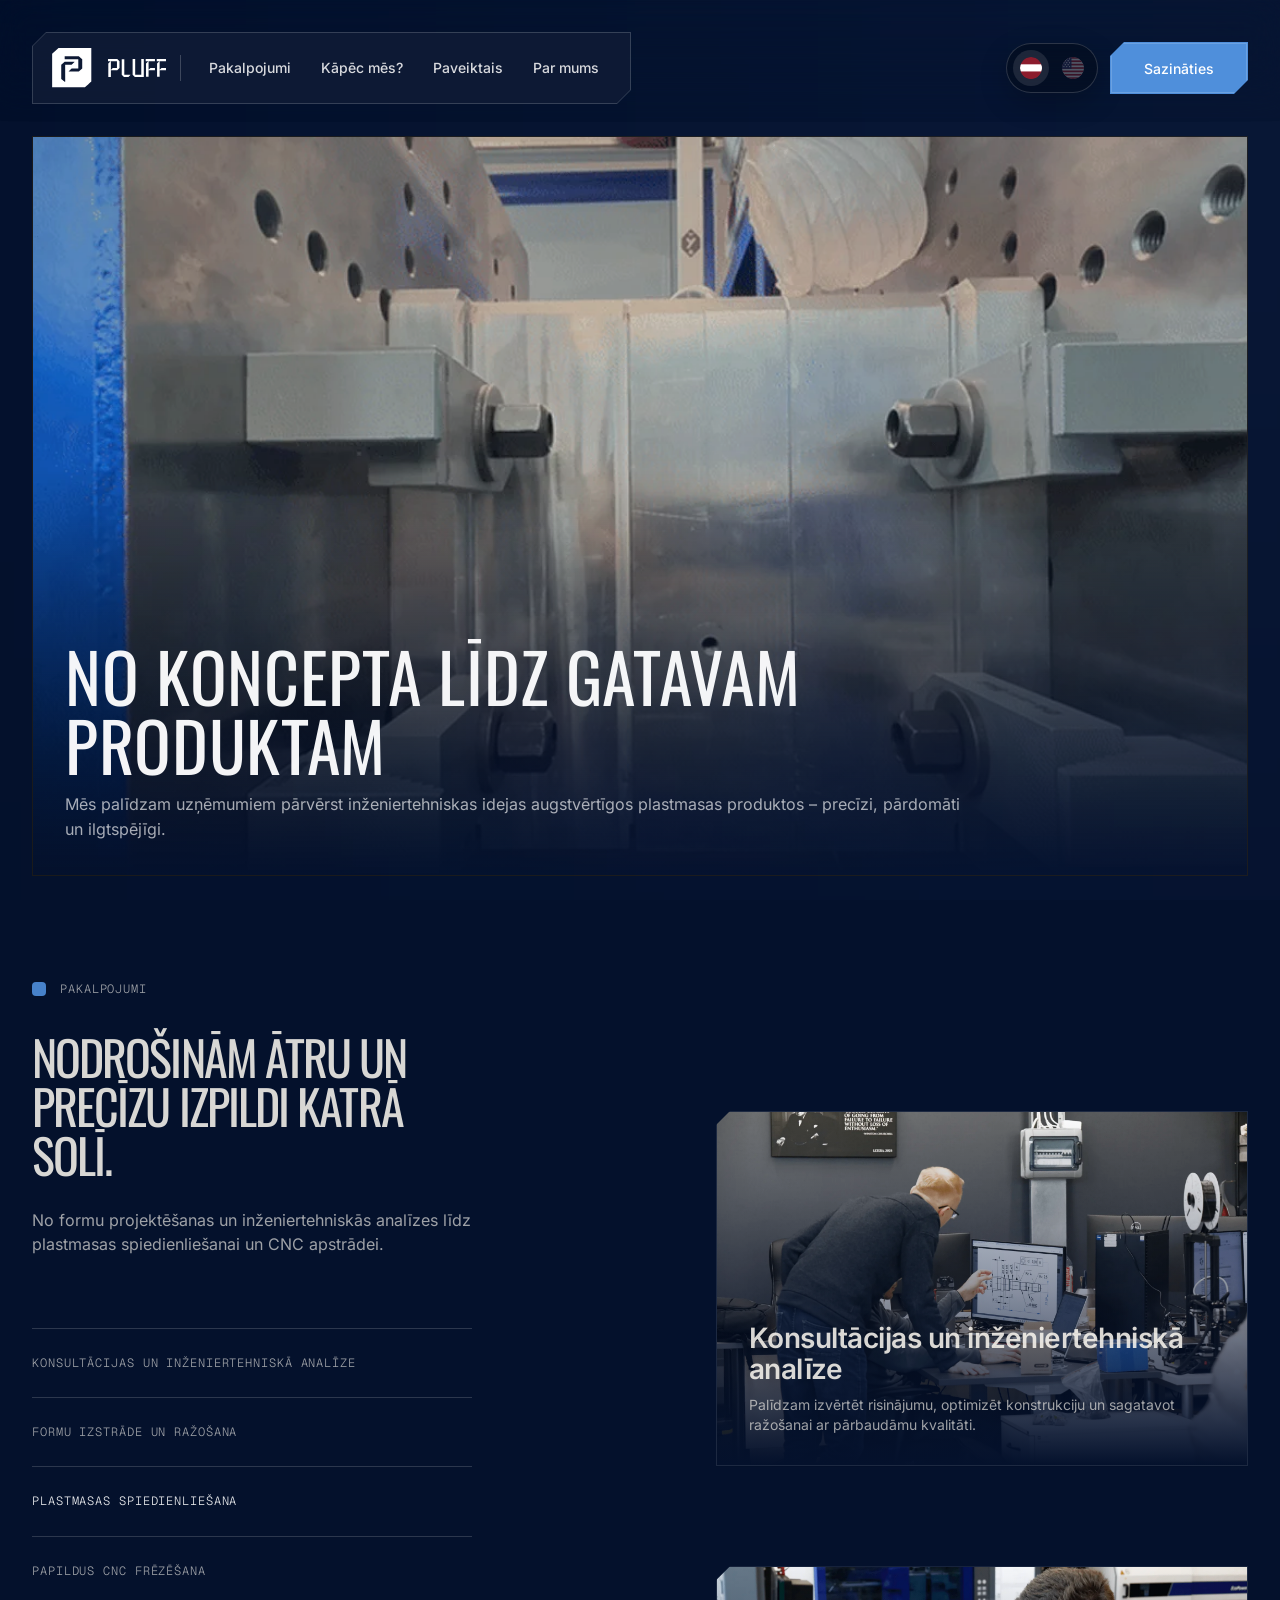
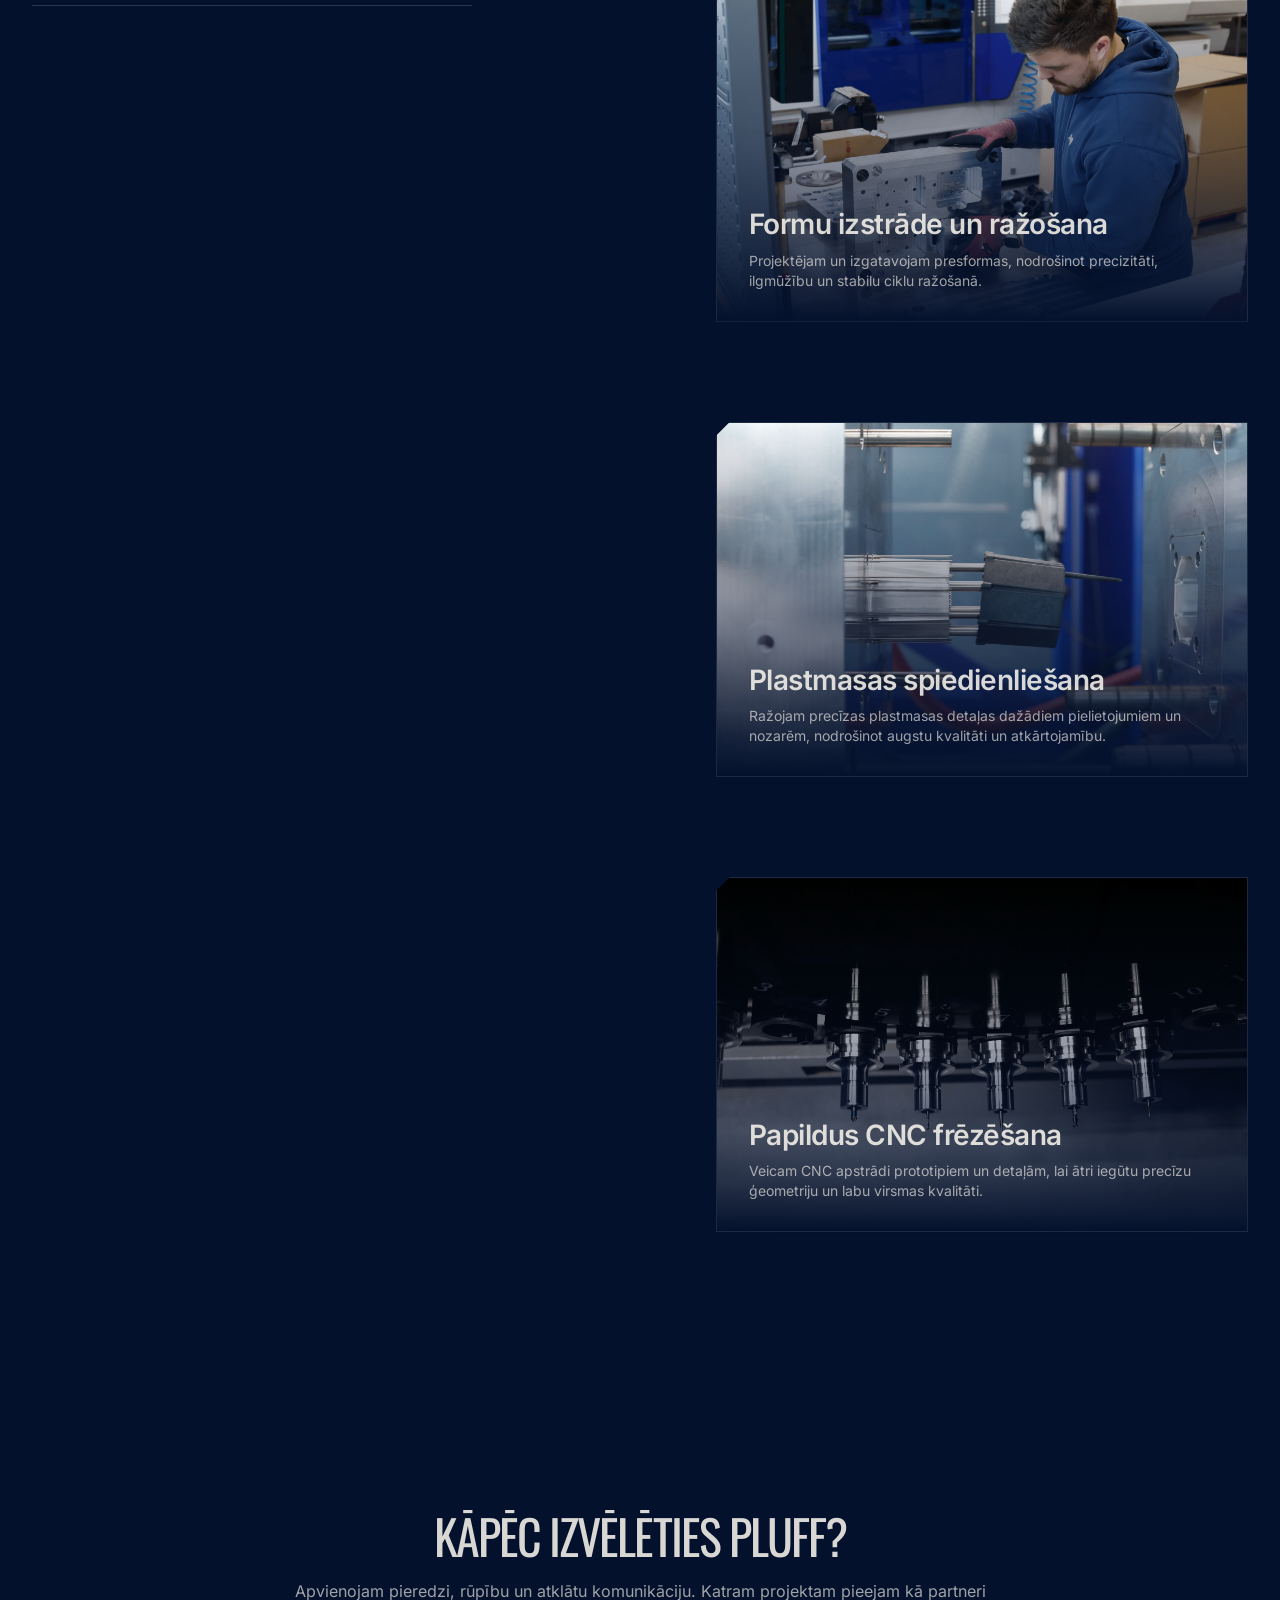
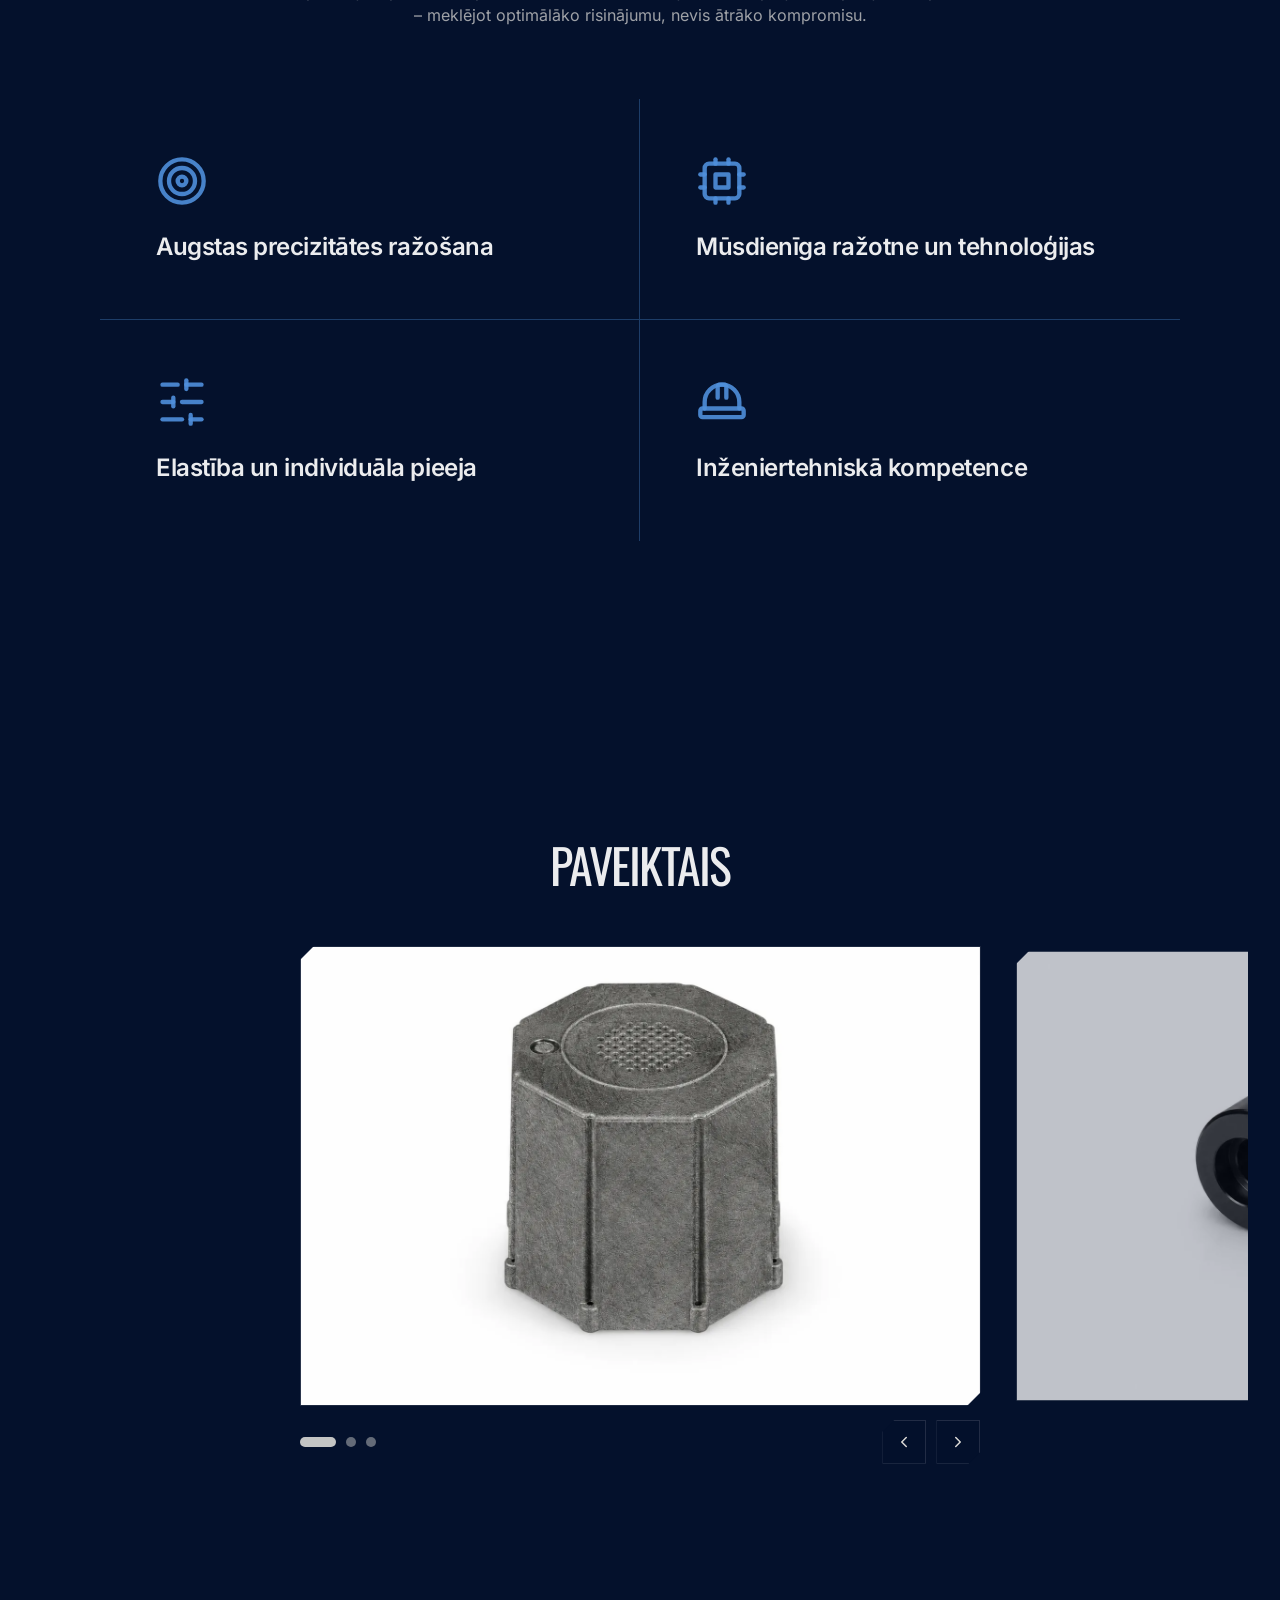
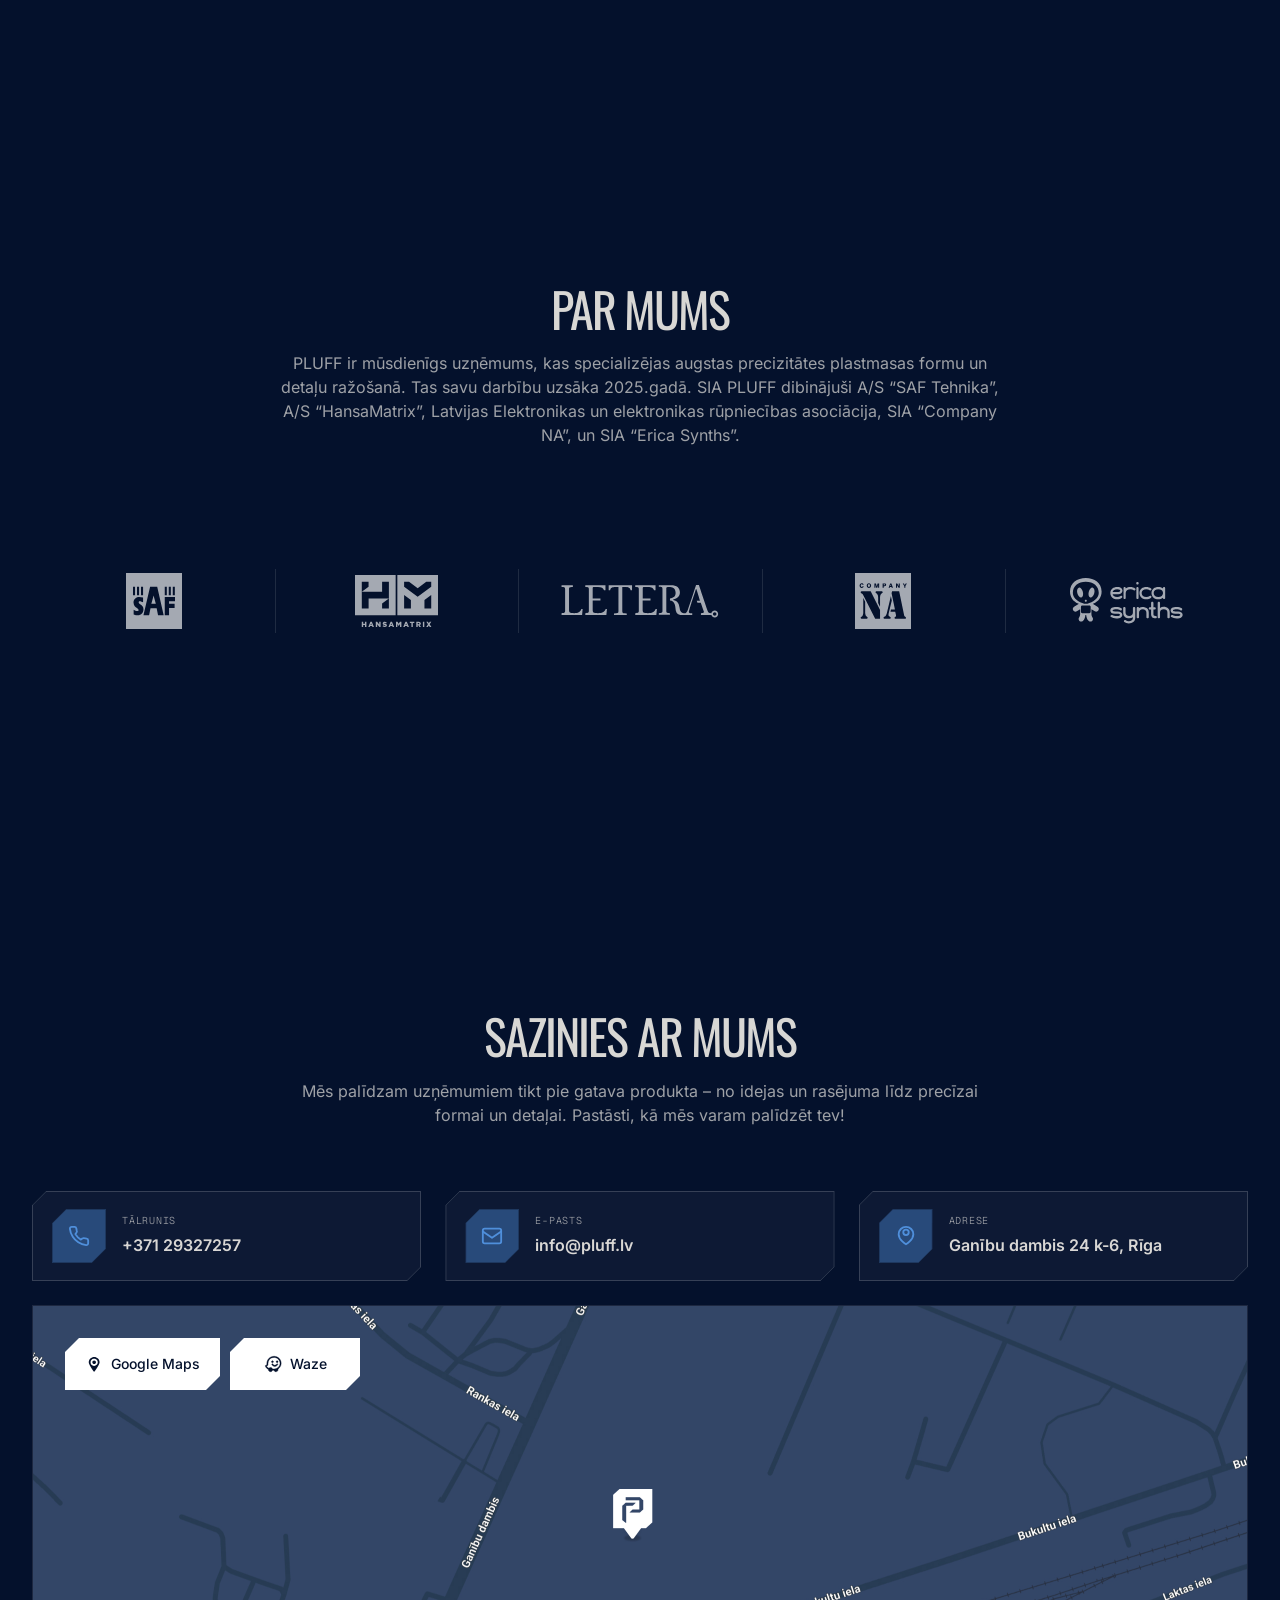
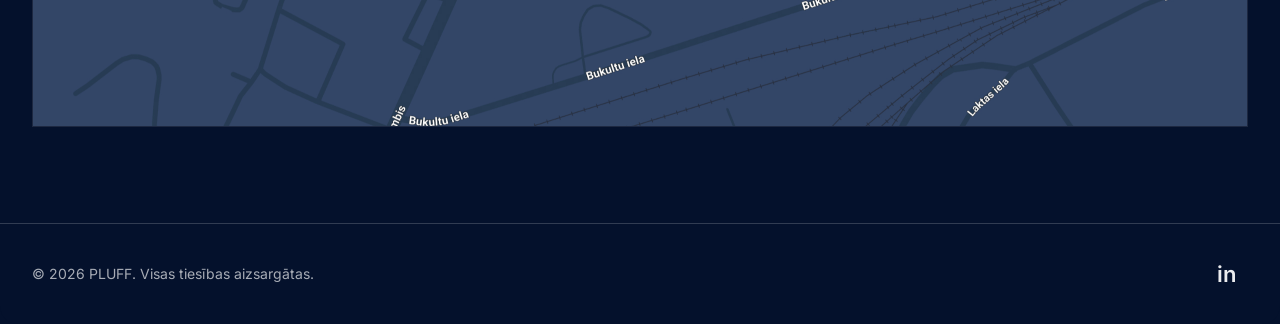
==== commit 76569595: "Add files via upload" ====
--- a/index.html
+++ b/index.html
@@ -26,11 +26,11 @@
 <meta content="PLUFF — augstas precizitātes ražošana" property="og:image:alt"/>
 <meta content="https://viktorsp-88.github.io/Pluff/" property="og:url"/>
 <meta content="summary_large_image" name="twitter:card"/>
-<link href="fonts/fonts.css?v=1" rel="stylesheet">
+<link href="fonts/fonts.css?v=3" rel="stylesheet">
 <link rel="icon" type="image/svg+xml" href="images/logo/favicon.svg">
 <link rel="icon" type="image/x-icon" href="images/logo/favicon.ico">
 <link rel="apple-touch-icon" href="images/logo/favicon-256.png">
-<link href="styles.css?v=11" rel="stylesheet">
+<link href="styles.css?v=12" rel="stylesheet">
 </link></head>
 <body>
 <div id="pluff-loader" aria-hidden="true">
--- a/fonts/fonts.css
+++ b/fonts/fonts.css
@@ -1,12 +1,20 @@
-/* Self-hosted Google Fonts (latin + latin-ext) — generated from css2 API */
+/* Self-hosted, subset fonts (latin + Latvian diacritics), one file per family */
+
 
 @font-face {
-  font-family: 'Geist Mono';
+  font-family: 'Inter';
   font-style: normal;
-  font-weight: 300;
+  font-weight: 300 600;
   font-display: swap;
-  src: url('geist-mono-300-latin-ext.woff2') format('woff2');
-  unicode-range: U+0100-02BA, U+02BD-02C5, U+02C7-02CC, U+02CE-02D7, U+02DD-02FF, U+0304, U+0308, U+0329, U+1D00-1DBF, U+1E00-1E9F, U+1EF2-1EFF, U+2020, U+20A0-20AB, U+20AD-20C0, U+2113, U+2C60-2C7F, U+A720-A7FF;
+  src: url('inter-var-lv.woff2') format('woff2');
+}
+
+@font-face {
+  font-family: 'Oswald';
+  font-style: normal;
+  font-weight: 400;
+  font-display: swap;
+  src: url('oswald-400-lv.woff2') format('woff2');
 }
 
 @font-face {
@@ -14,96 +22,5 @@
   font-style: normal;
   font-weight: 300;
   font-display: swap;
-  src: url('geist-mono-300-latin.woff2') format('woff2');
-  unicode-range: U+0000-00FF, U+0131, U+0152-0153, U+02BB-02BC, U+02C6, U+02DA, U+02DC, U+0304, U+0308, U+0329, U+2000-206F, U+20AC, U+2122, U+2191, U+2193, U+2212, U+2215, U+FEFF, U+FFFD;
+  src: url('geist-mono-300-lv.woff2') format('woff2');
 }
-
-@font-face {
-  font-family: 'Inter';
-  font-style: normal;
-  font-weight: 300;
-  font-display: swap;
-  src: url('inter-300-latin-ext.woff2') format('woff2');
-  unicode-range: U+0100-02BA, U+02BD-02C5, U+02C7-02CC, U+02CE-02D7, U+02DD-02FF, U+0304, U+0308, U+0329, U+1D00-1DBF, U+1E00-1E9F, U+1EF2-1EFF, U+2020, U+20A0-20AB, U+20AD-20C0, U+2113, U+2C60-2C7F, U+A720-A7FF;
-}
-
-@font-face {
-  font-family: 'Inter';
-  font-style: normal;
-  font-weight: 300;
-  font-display: swap;
-  src: url('inter-300-latin.woff2') format('woff2');
-  unicode-range: U+0000-00FF, U+0131, U+0152-0153, U+02BB-02BC, U+02C6, U+02DA, U+02DC, U+0304, U+0308, U+0329, U+2000-206F, U+20AC, U+2122, U+2191, U+2193, U+2212, U+2215, U+FEFF, U+FFFD;
-}
-
-@font-face {
-  font-family: 'Inter';
-  font-style: normal;
-  font-weight: 400;
-  font-display: swap;
-  src: url('inter-400-latin-ext.woff2') format('woff2');
-  unicode-range: U+0100-02BA, U+02BD-02C5, U+02C7-02CC, U+02CE-02D7, U+02DD-02FF, U+0304, U+0308, U+0329, U+1D00-1DBF, U+1E00-1E9F, U+1EF2-1EFF, U+2020, U+20A0-20AB, U+20AD-20C0, U+2113, U+2C60-2C7F, U+A720-A7FF;
-}
-
-@font-face {
-  font-family: 'Inter';
-  font-style: normal;
-  font-weight: 400;
-  font-display: swap;
-  src: url('inter-400-latin.woff2') format('woff2');
-  unicode-range: U+0000-00FF, U+0131, U+0152-0153, U+02BB-02BC, U+02C6, U+02DA, U+02DC, U+0304, U+0308, U+0329, U+2000-206F, U+20AC, U+2122, U+2191, U+2193, U+2212, U+2215, U+FEFF, U+FFFD;
-}
-
-@font-face {
-  font-family: 'Inter';
-  font-style: normal;
-  font-weight: 500;
-  font-display: swap;
-  src: url('inter-500-latin-ext.woff2') format('woff2');
-  unicode-range: U+0100-02BA, U+02BD-02C5, U+02C7-02CC, U+02CE-02D7, U+02DD-02FF, U+0304, U+0308, U+0329, U+1D00-1DBF, U+1E00-1E9F, U+1EF2-1EFF, U+2020, U+20A0-20AB, U+20AD-20C0, U+2113, U+2C60-2C7F, U+A720-A7FF;
-}
-
-@font-face {
-  font-family: 'Inter';
-  font-style: normal;
-  font-weight: 500;
-  font-display: swap;
-  src: url('inter-500-latin.woff2') format('woff2');
-  unicode-range: U+0000-00FF, U+0131, U+0152-0153, U+02BB-02BC, U+02C6, U+02DA, U+02DC, U+0304, U+0308, U+0329, U+2000-206F, U+20AC, U+2122, U+2191, U+2193, U+2212, U+2215, U+FEFF, U+FFFD;
-}
-
-@font-face {
-  font-family: 'Inter';
-  font-style: normal;
-  font-weight: 600;
-  font-display: swap;
-  src: url('inter-600-latin-ext.woff2') format('woff2');
-  unicode-range: U+0100-02BA, U+02BD-02C5, U+02C7-02CC, U+02CE-02D7, U+02DD-02FF, U+0304, U+0308, U+0329, U+1D00-1DBF, U+1E00-1E9F, U+1EF2-1EFF, U+2020, U+20A0-20AB, U+20AD-20C0, U+2113, U+2C60-2C7F, U+A720-A7FF;
-}
-
-@font-face {
-  font-family: 'Inter';
-  font-style: normal;
-  font-weight: 600;
-  font-display: swap;
-  src: url('inter-600-latin.woff2') format('woff2');
-  unicode-range: U+0000-00FF, U+0131, U+0152-0153, U+02BB-02BC, U+02C6, U+02DA, U+02DC, U+0304, U+0308, U+0329, U+2000-206F, U+20AC, U+2122, U+2191, U+2193, U+2212, U+2215, U+FEFF, U+FFFD;
-}
-
-@font-face {
-  font-family: 'Oswald';
-  font-style: normal;
-  font-weight: 400;
-  font-display: swap;
-  src: url('oswald-400-latin-ext.woff2') format('woff2');
-  unicode-range: U+0100-02BA, U+02BD-02C5, U+02C7-02CC, U+02CE-02D7, U+02DD-02FF, U+0304, U+0308, U+0329, U+1D00-1DBF, U+1E00-1E9F, U+1EF2-1EFF, U+2020, U+20A0-20AB, U+20AD-20C0, U+2113, U+2C60-2C7F, U+A720-A7FF;
-}
-
-@font-face {
-  font-family: 'Oswald';
-  font-style: normal;
-  font-weight: 400;
-  font-display: swap;
-  src: url('oswald-400-latin.woff2') format('woff2');
-  unicode-range: U+0000-00FF, U+0131, U+0152-0153, U+02BB-02BC, U+02C6, U+02DA, U+02DC, U+0304, U+0308, U+0329, U+2000-206F, U+20AC, U+2122, U+2191, U+2193, U+2212, U+2215, U+FEFF, U+FFFD;
-}
--- a/styles.css
+++ b/styles.css
@@ -1509,7 +1509,7 @@
 
   background: #fff !important;
   color: rgb(var(--c-bg)) !important;
-  font-weight: 700;
+  font-weight: 600;
   letter-spacing: 0.01em;
   text-decoration: none;
 
@@ -2114,7 +2114,7 @@
   color: rgb(var(--c-text) / var(--op-text));
   text-decoration:none;
   font-family: "Inter", sans-serif;
-  font-weight: 700;
+  font-weight: 600;
   font-size: 22px;
   line-height: 1;
   border-radius: 12px;
@@ -2170,7 +2170,7 @@
   padding: 14px 16px;
   background: rgb(255 255 255 / 0.96);
   color: rgb(var(--c-bg));
-  font-weight: 700;
+  font-weight: 600;
   letter-spacing: 0.01em;
   text-align:center;
 
@@ -2197,7 +2197,7 @@
 @media (max-width: 780px){
   .contact-map__actions .contact-action{
     padding: 12px 14px;
-    font-weight: 700;
+    font-weight: 600;
   }
 }
 
